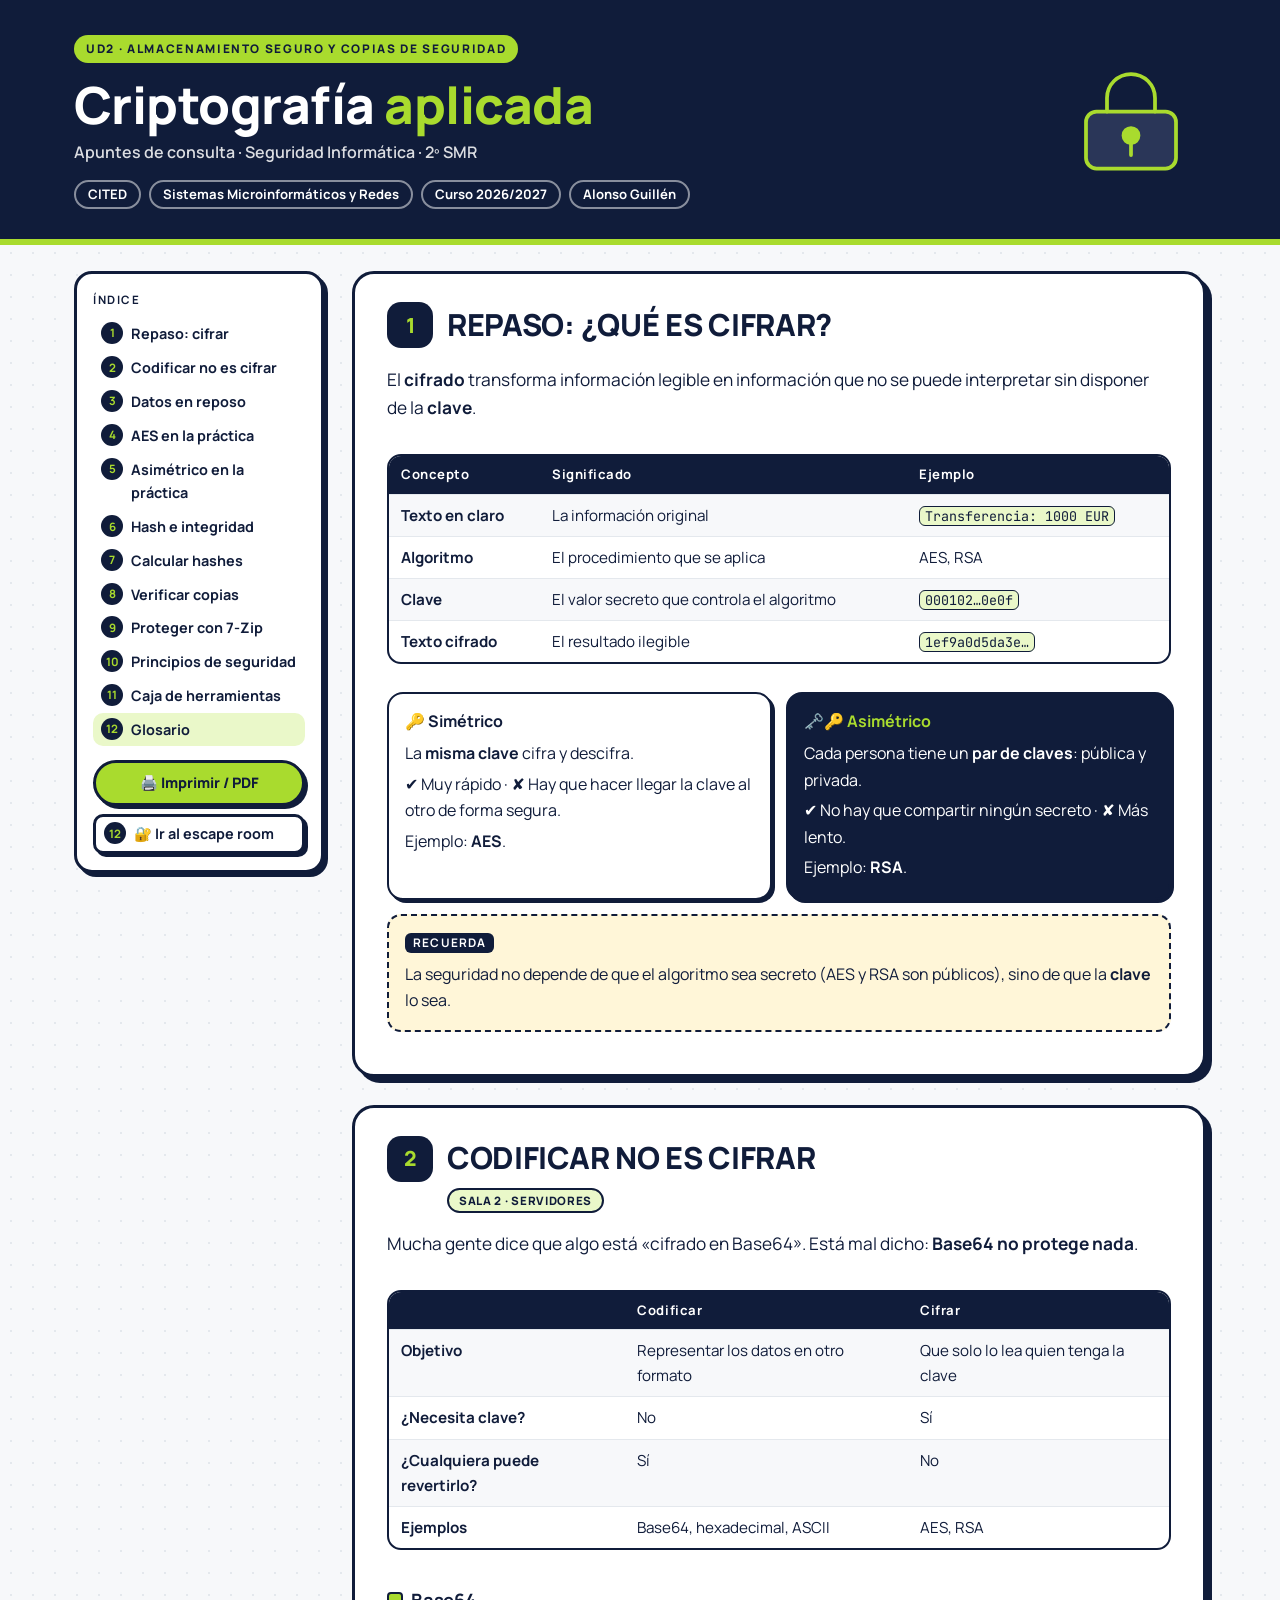
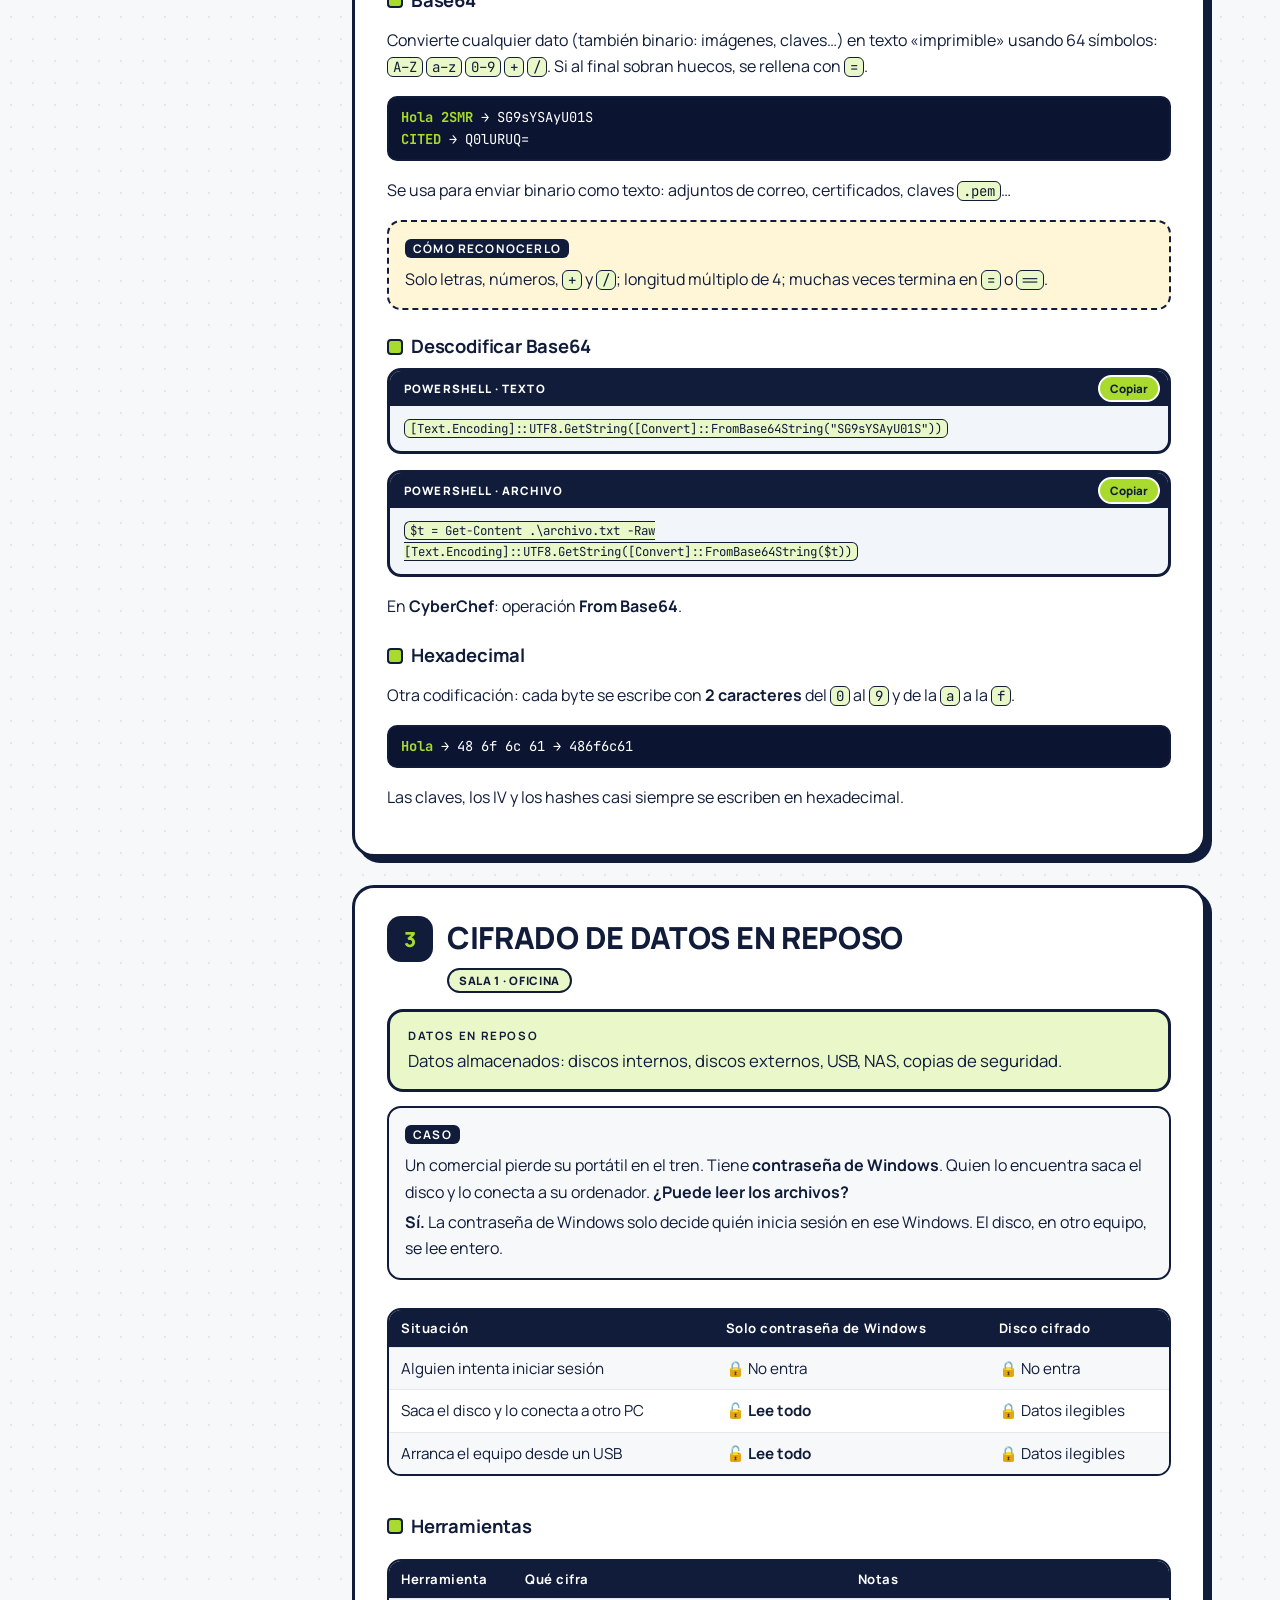
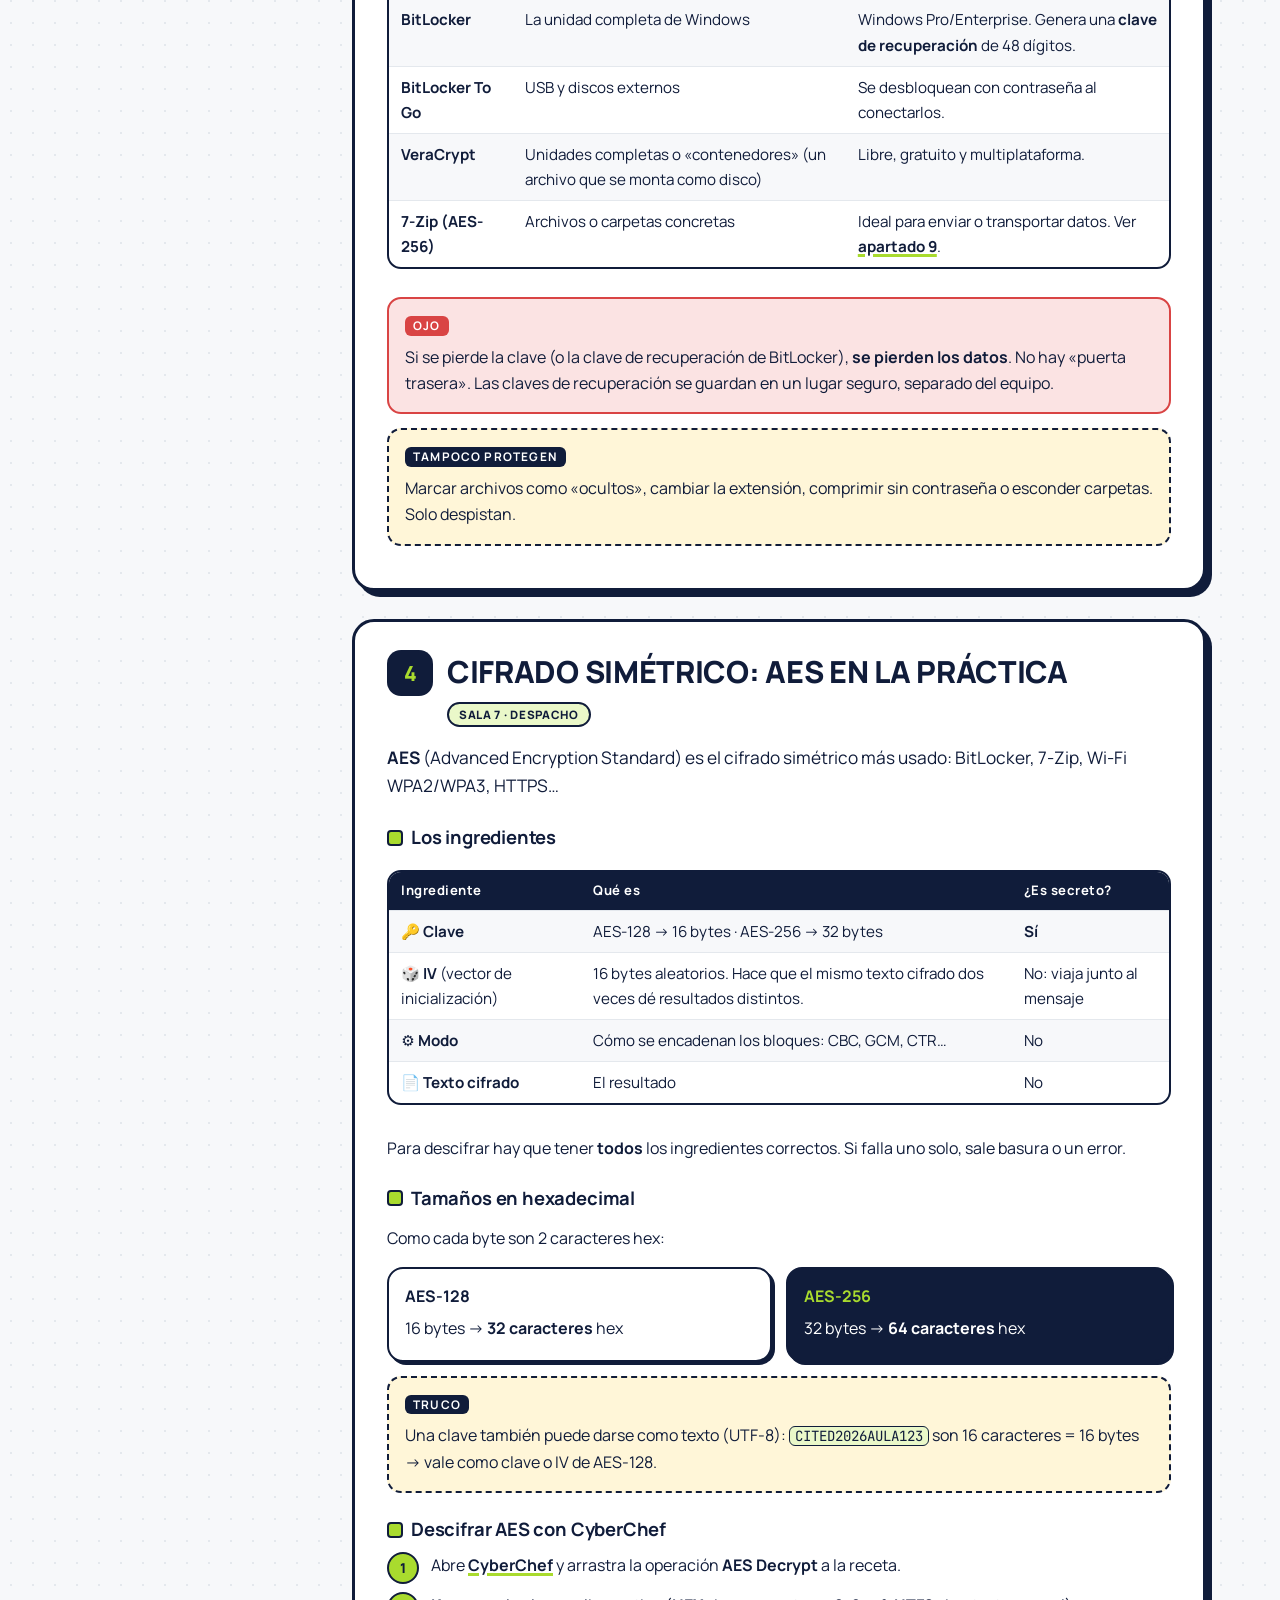
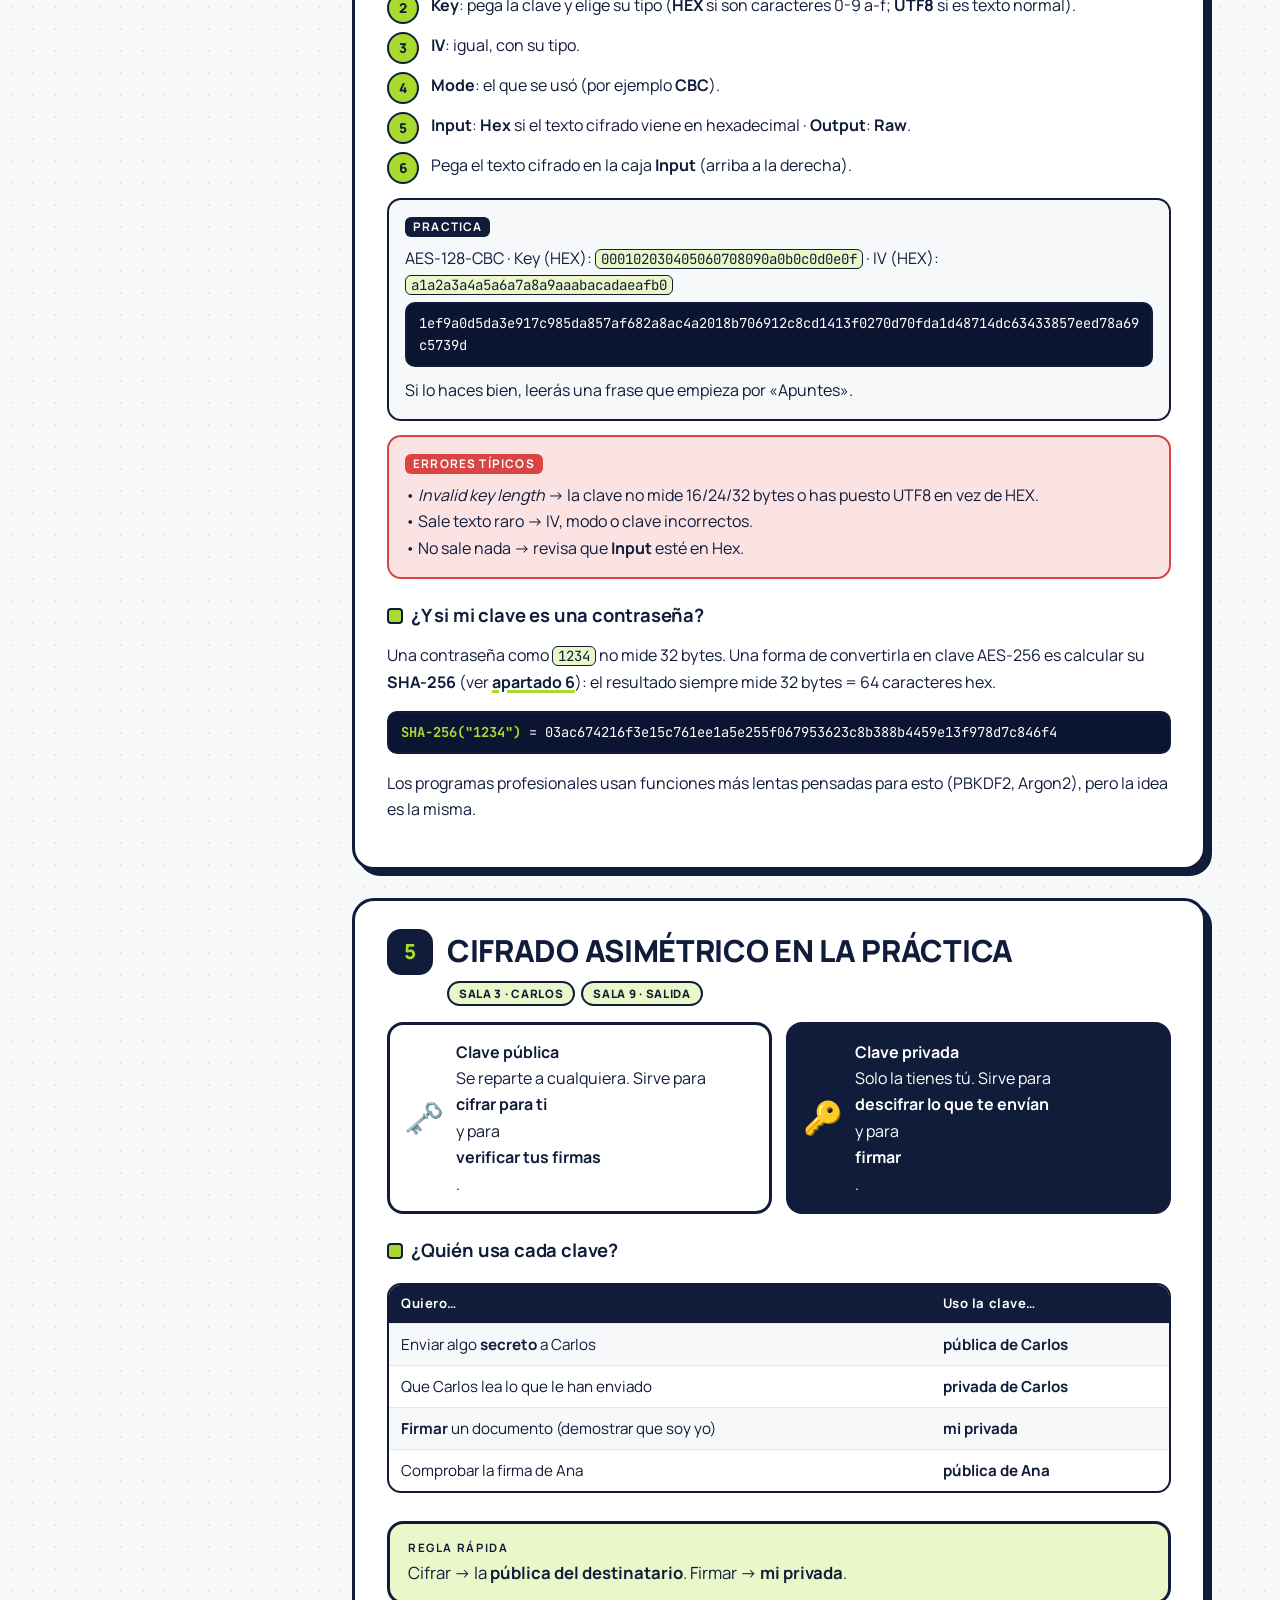
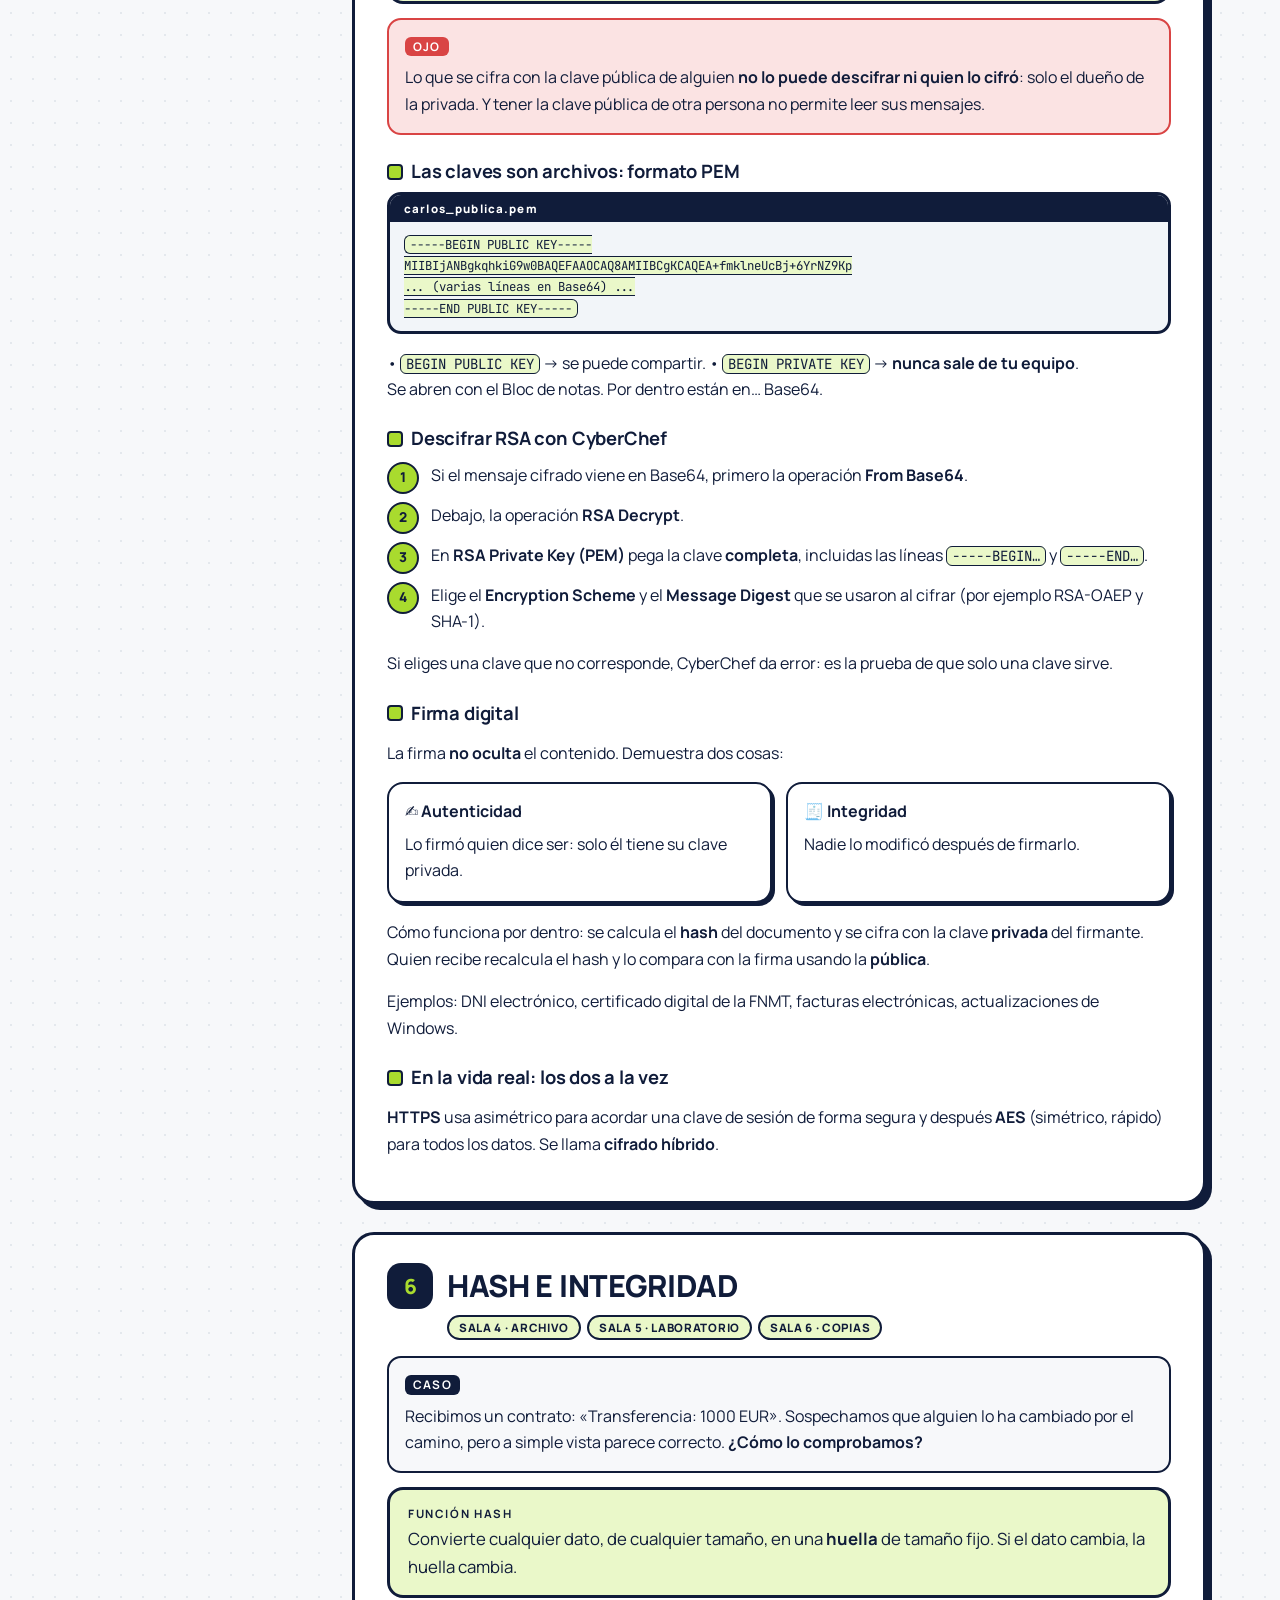
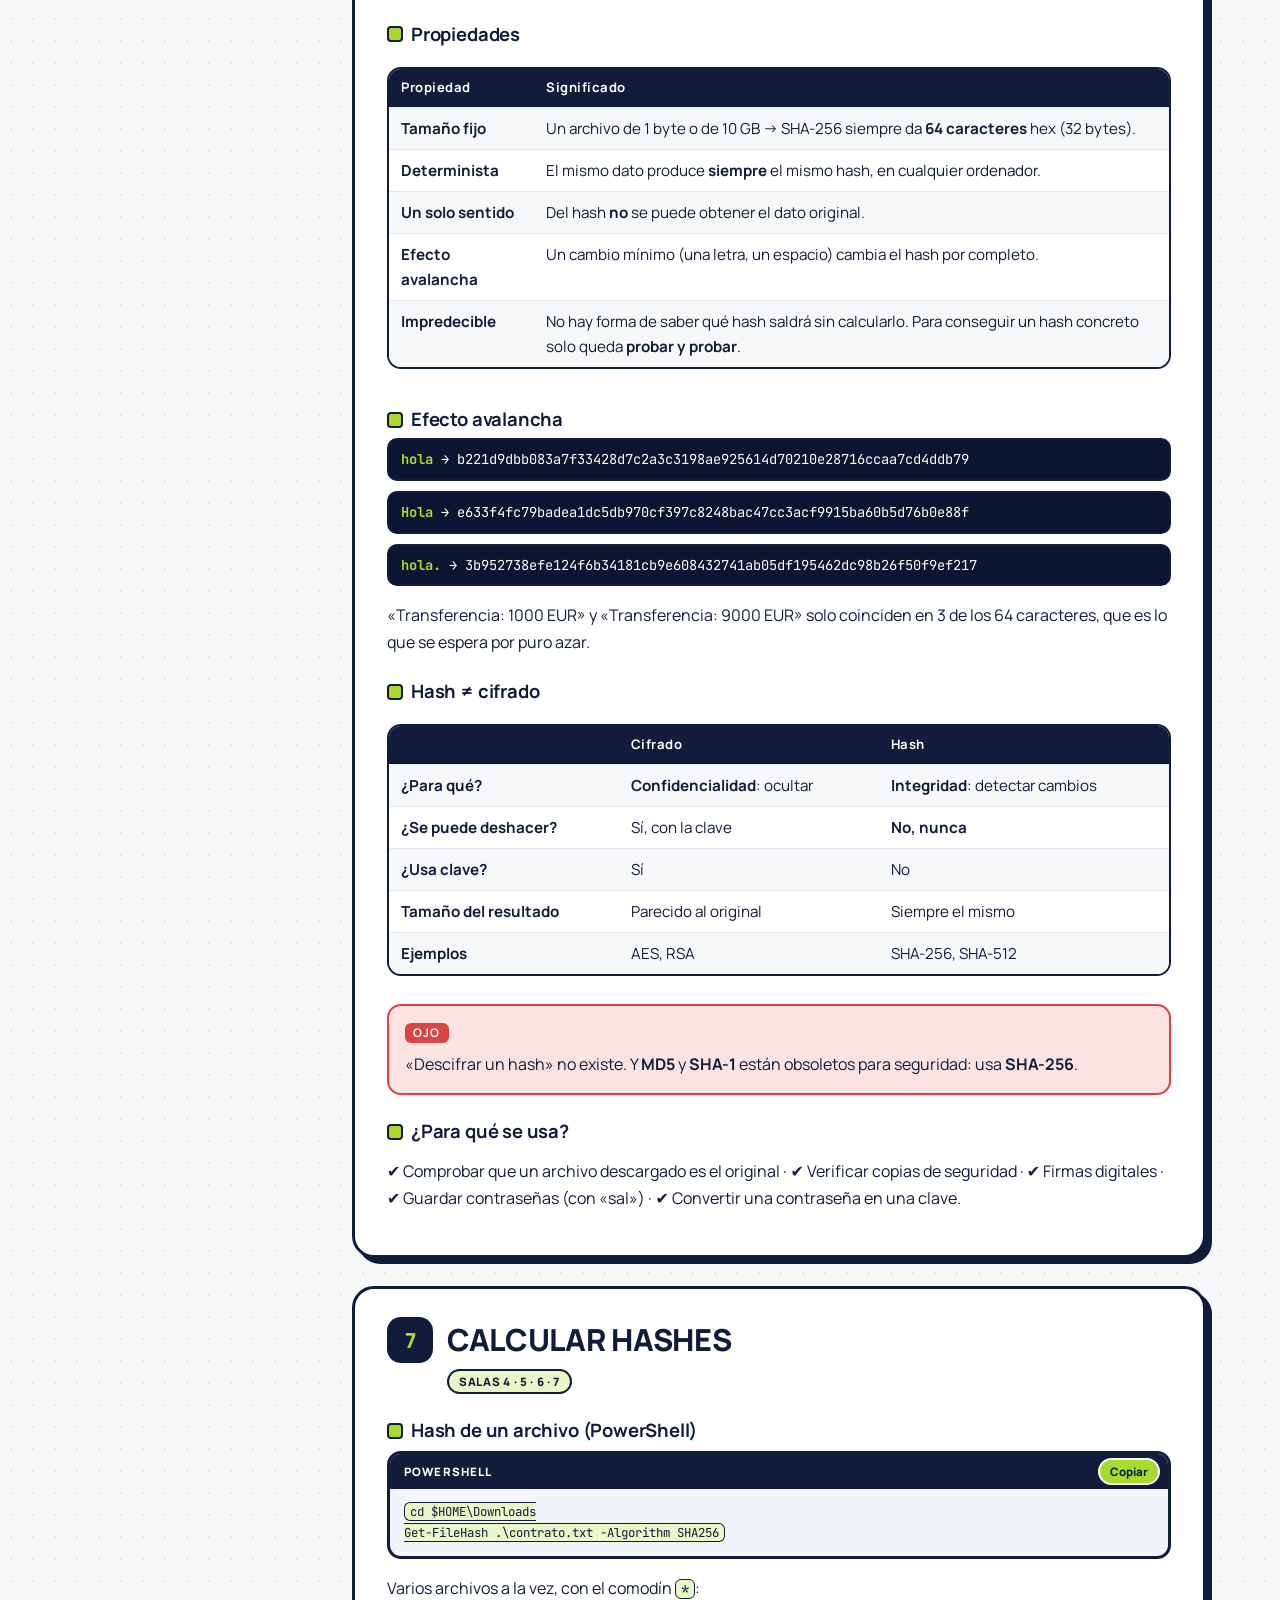
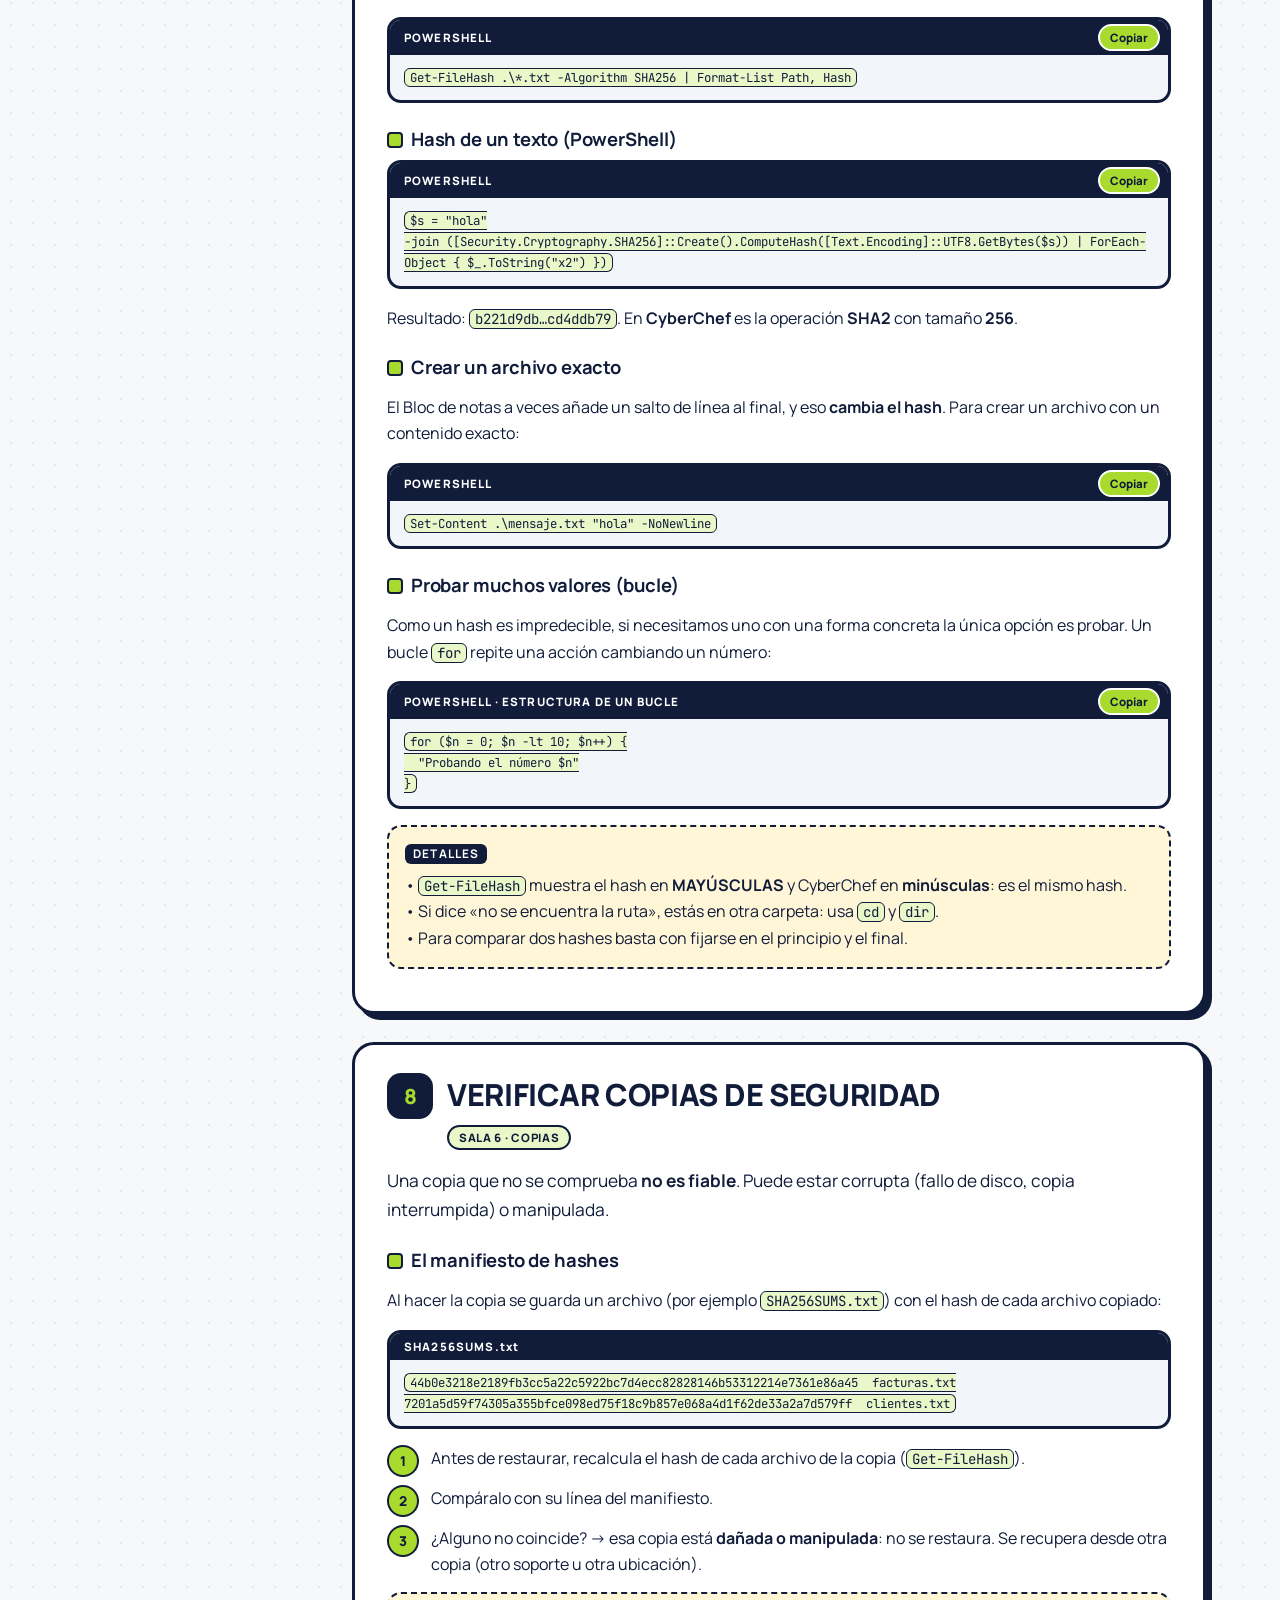
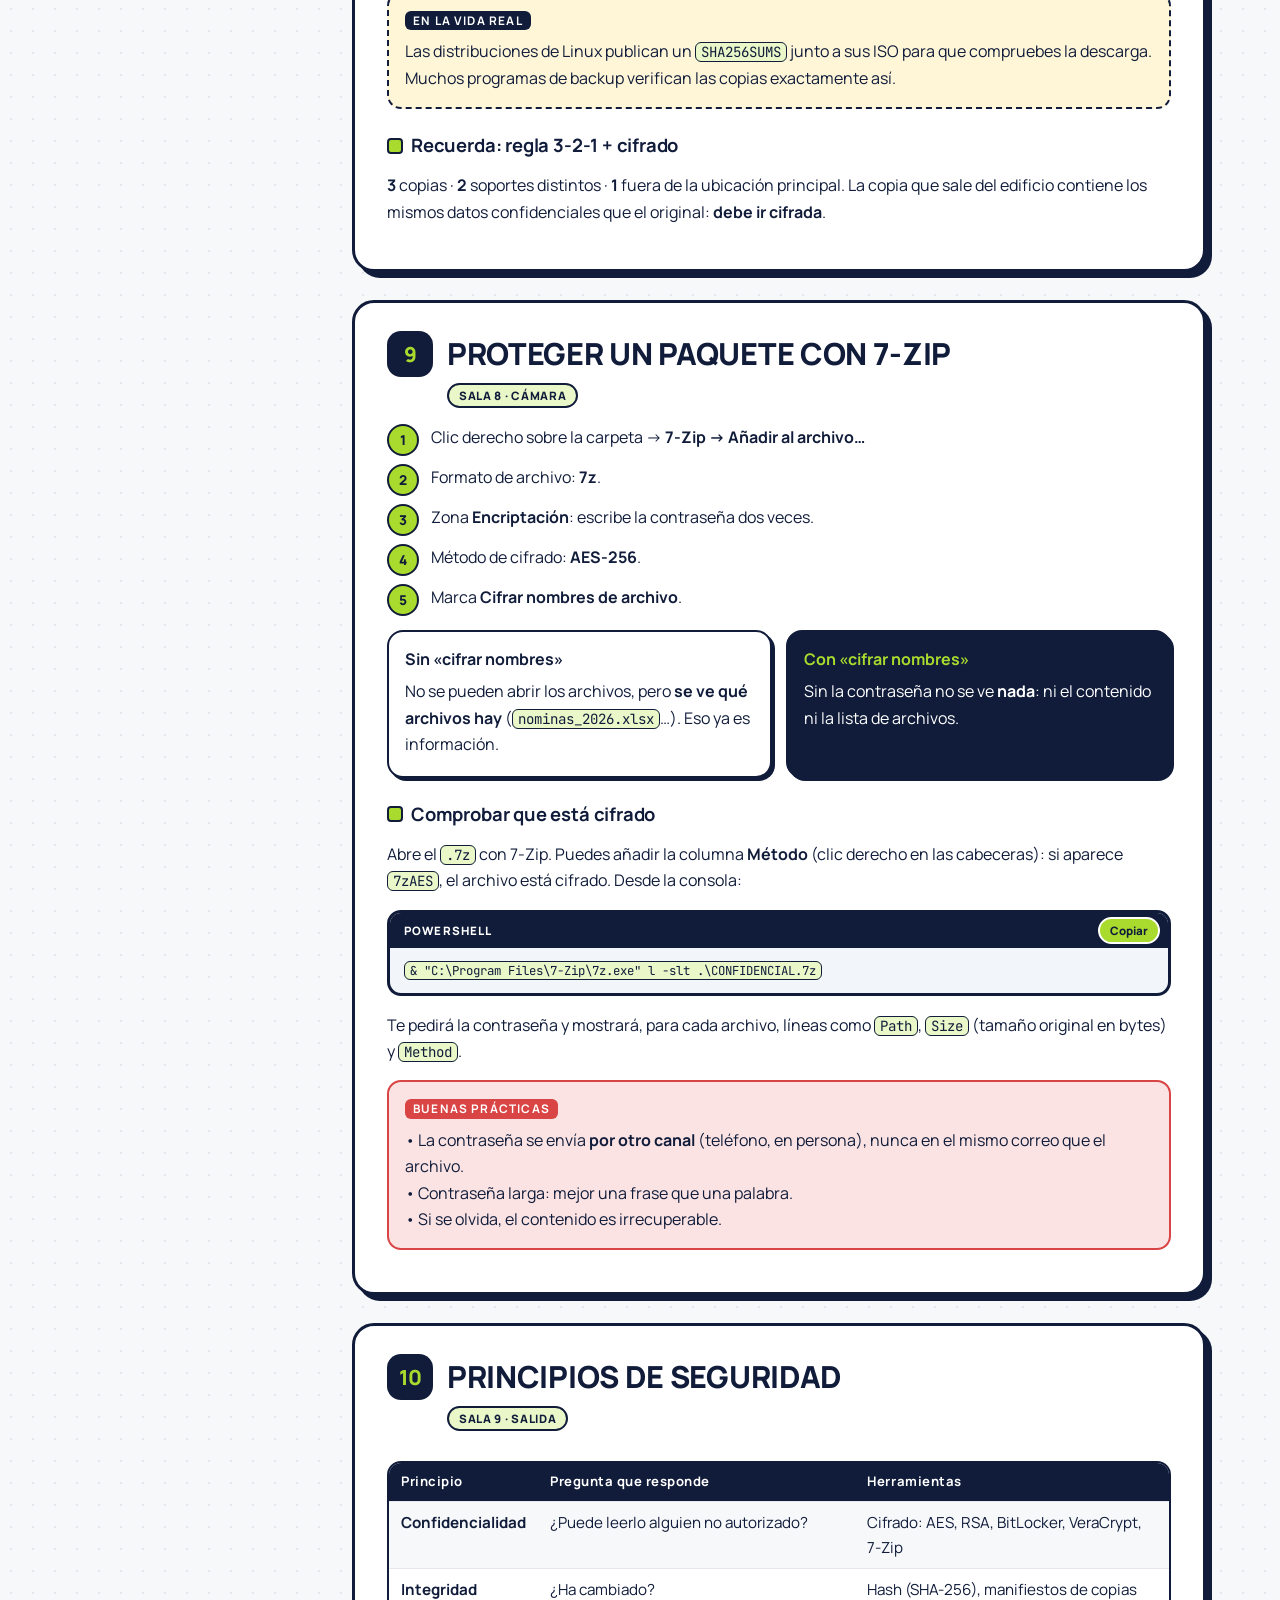
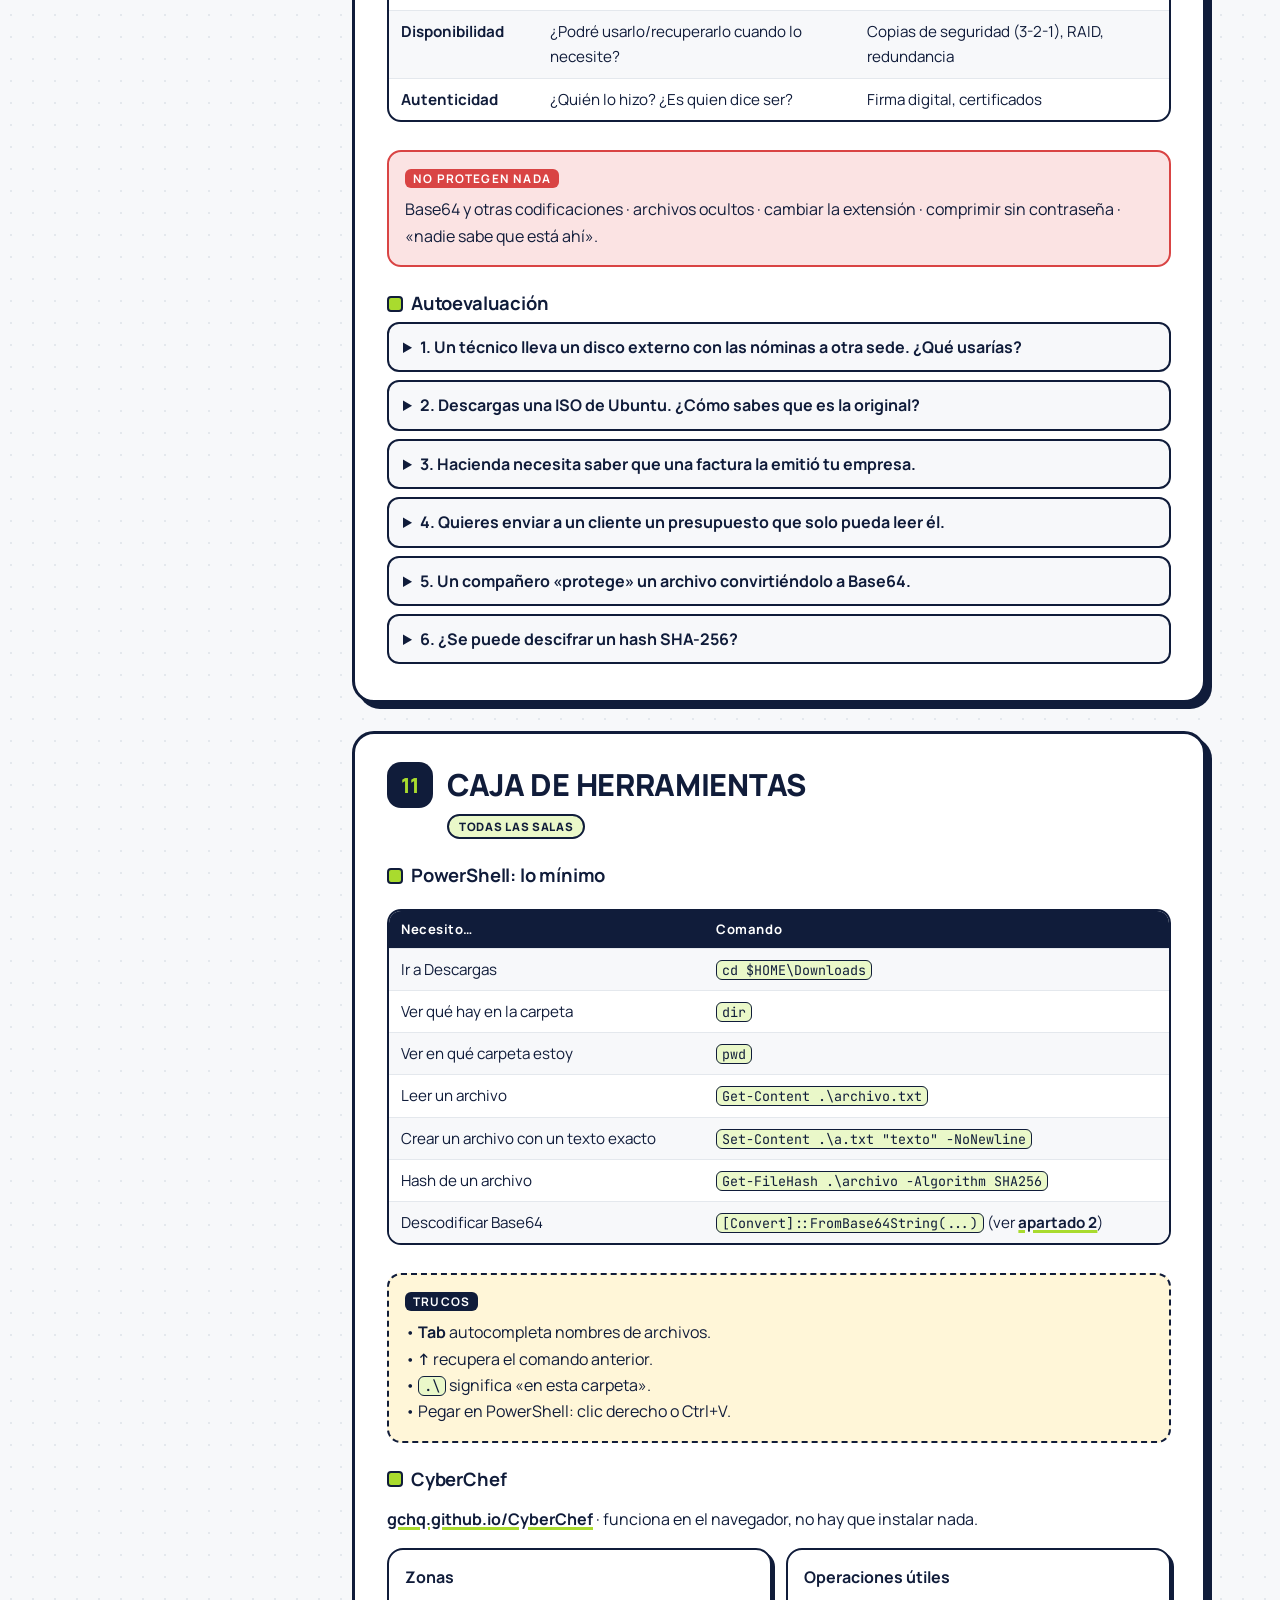
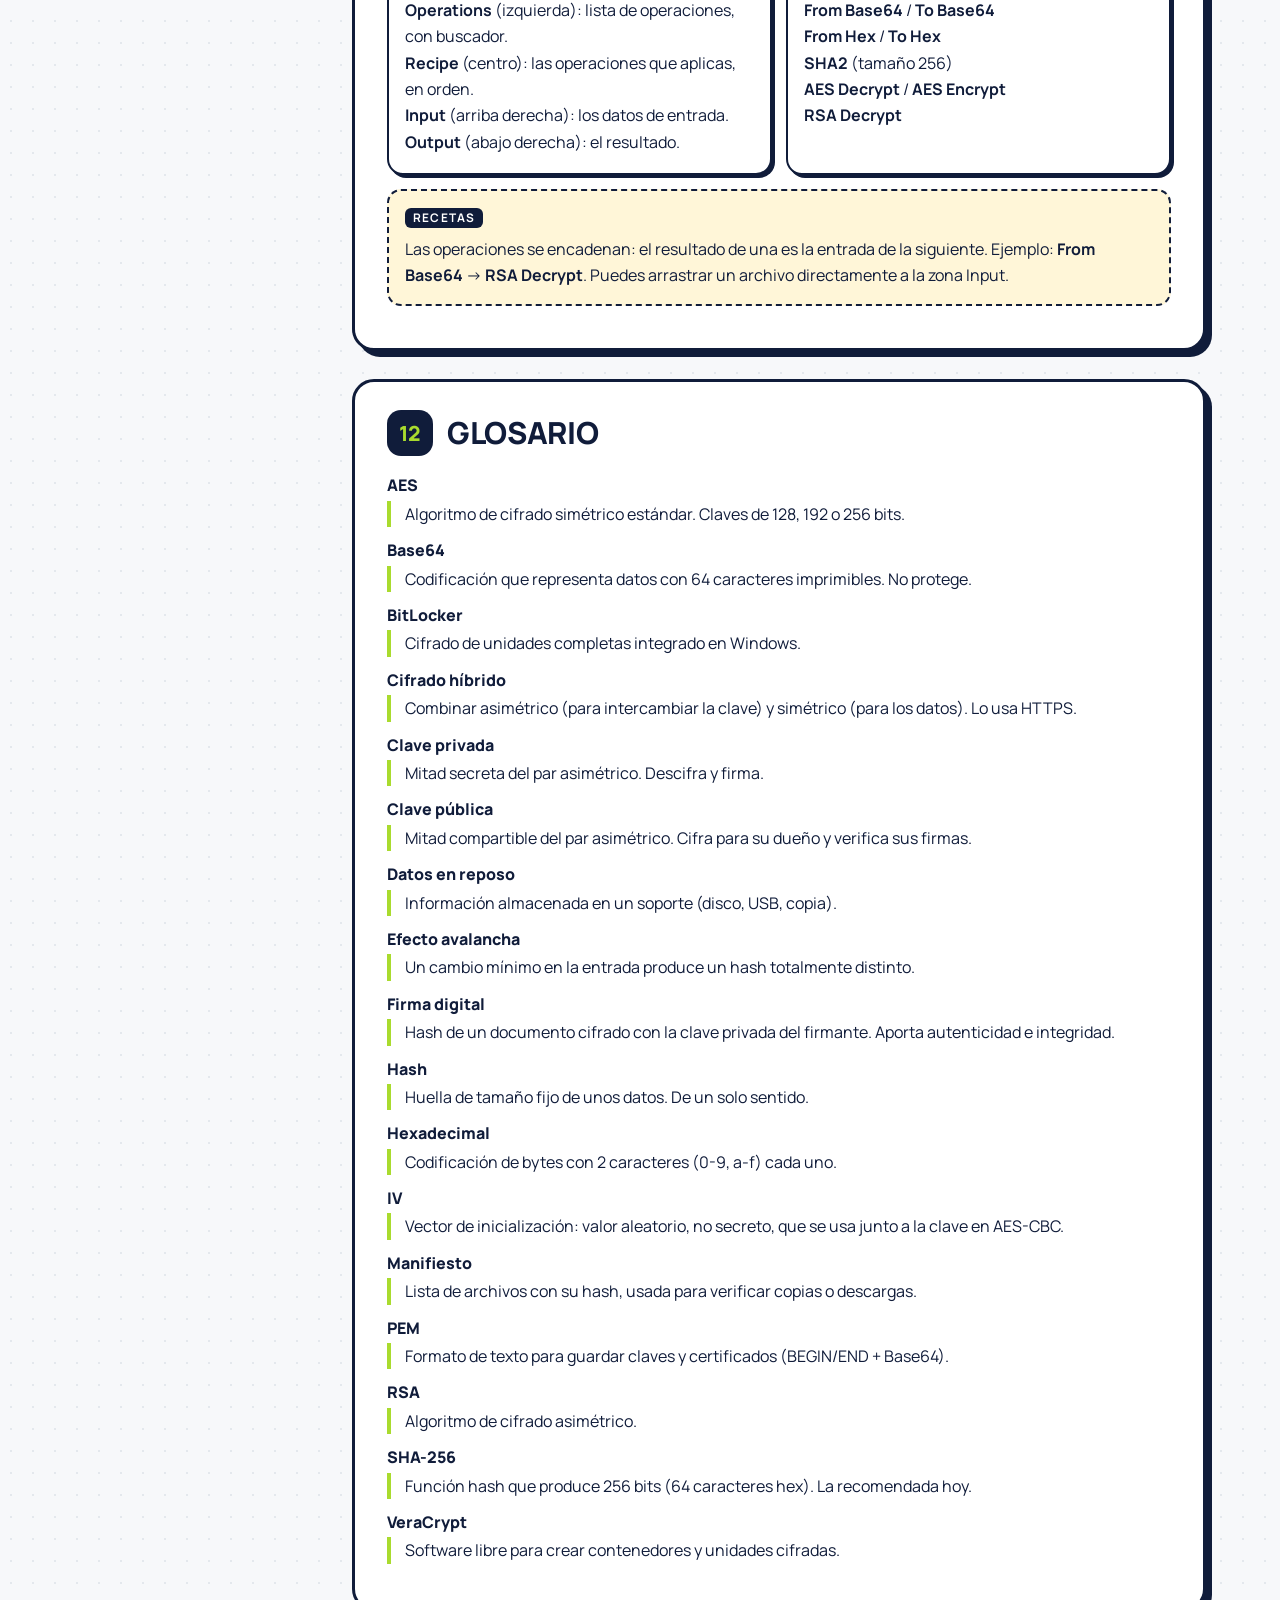
==== apuntes.html @ 764de07f "Apuntes de criptografía para consultar durante el escape room Página apuntes.html (estilo UD2, impri" ====
<!doctype html>
<html lang="es">
<head>
  <meta charset="utf-8">
  <meta name="viewport" content="width=device-width, initial-scale=1">
  <title>Apuntes de criptografía · UD2</title>
  <meta name="description" content="Apuntes de criptografía aplicada al almacenamiento · Seguridad Informática · 2º SMR · UD2">
  <link rel="preconnect" href="https://fonts.googleapis.com">
  <link rel="preconnect" href="https://fonts.gstatic.com" crossorigin>
  <link href="https://fonts.googleapis.com/css2?family=Manrope:wght@400;600;700;800&family=JetBrains+Mono:wght@500;700&display=swap" rel="stylesheet">
  <style>
    :root {
      --navy: #101C3A; --navy-2: #2A3658; --lime: #A9DB2E; --lime-light: #EAF8C9;
      --bg: #F7F8FA; --gray: #E4E8ED; --gray-2: #6B7488; --danger: #D94444; --danger-light: #FBE3E3;
      --amber-light: #FFF6D8; --white: #fff;
      --font: "Manrope", "Segoe UI", system-ui, sans-serif; --mono: "JetBrains Mono", Consolas, monospace;
    }
    * { box-sizing: border-box; }
    html { scroll-behavior: smooth; scroll-padding-top: 20px; }
    body { margin: 0; font: 16px/1.65 var(--font); color: var(--navy); background: var(--bg);
      background-image: radial-gradient(var(--gray) 1.2px, transparent 1.2px); background-size: 22px 22px; }
    a { color: var(--navy); font-weight: 700; text-decoration-color: var(--lime); text-decoration-thickness: 3px; }
    code { font-family: var(--mono); font-size: .88em; background: var(--lime-light); border: 1.5px solid var(--navy); border-radius: 6px; padding: 0 5px; word-break: break-word; }
    h1, h2, h3 { line-height: 1.15; letter-spacing: -.01em; }
    :focus-visible { outline: 3px solid var(--lime); outline-offset: 3px; }

    /* portada */
    .cover { background: var(--navy); color: var(--white); border-bottom: 6px solid var(--lime); }
    .cover-in { max-width: 1180px; margin: 0 auto; padding: 34px 24px 30px; display: grid; grid-template-columns: 1fr auto; gap: 24px; align-items: center; }
    .cover .tag { display: inline-block; background: var(--lime); color: var(--navy); font-weight: 800; font-size: .74rem; letter-spacing: .14em; padding: 4px 12px; border-radius: 999px; }
    .cover h1 { font-size: clamp(2rem, 5vw, 3.2rem); margin: 12px 0 6px; font-weight: 800; }
    .cover h1 span { color: var(--lime); }
    .cover p { margin: 0; opacity: .85; font-weight: 600; }
    .cover svg { width: 150px; height: auto; }
    .cover .meta { margin-top: 14px; display: flex; flex-wrap: wrap; gap: 8px; }
    .cover .meta span { border: 2px solid rgba(255,255,255,.5); border-radius: 999px; padding: 2px 12px; font-size: .82rem; font-weight: 700; }

    /* layout */
    .layout { max-width: 1180px; margin: 0 auto; padding: 26px 24px 80px; display: grid; grid-template-columns: 250px minmax(0, 1fr); gap: 28px; align-items: start; }
    .toc { position: sticky; top: 16px; background: var(--white); border: 3px solid var(--navy); border-radius: 18px; box-shadow: 4px 4px 0 var(--navy); padding: 16px; max-height: calc(100vh - 32px); overflow-y: auto; }
    .toc b { display: block; font-size: .72rem; letter-spacing: .14em; margin-bottom: 8px; }
    .toc ol { list-style: none; margin: 0; padding: 0; counter-reset: t; }
    .toc li { counter-increment: t; }
    .toc a { display: flex; gap: 8px; padding: 5px 8px; border-radius: 10px; text-decoration: none; font-size: .9rem; font-weight: 700; }
    .toc a::before { content: counter(t); flex-shrink: 0; width: 22px; height: 22px; border-radius: 50%; background: var(--navy); color: var(--lime); display: grid; place-items: center; font-size: .72rem; }
    .toc a:hover, .toc a.on { background: var(--lime-light); }
    .toc .actions { margin-top: 14px; display: grid; gap: 8px; }
    .btn { font: inherit; font-weight: 800; cursor: pointer; background: var(--lime); color: var(--navy); border: 3px solid var(--navy); border-radius: 999px; padding: 8px 16px; box-shadow: 3px 3px 0 var(--navy); text-align: center; text-decoration: none; font-size: .9rem; }
    .btn.ghost { background: var(--white); }
    .btn:active { transform: translate(3px,3px); box-shadow: none; }

    /* secciones */
    main { min-width: 0; }
    section.unit { background: var(--white); border: 3px solid var(--navy); border-radius: 22px; box-shadow: 6px 6px 0 var(--navy); padding: 28px 32px; margin-bottom: 28px; }
    .unit-head { display: flex; align-items: center; gap: 14px; margin-bottom: 6px; }
    .num { width: 46px; height: 46px; flex-shrink: 0; border-radius: 14px; background: var(--navy); color: var(--lime); display: grid; place-items: center; font-weight: 800; font-size: 1.3rem; }
    .unit h2 { font-size: clamp(1.4rem, 3vw, 1.9rem); margin: 0; font-weight: 800; text-transform: uppercase; }
    .rooms { margin: 0 0 16px 60px; display: flex; flex-wrap: wrap; gap: 6px; }
    .rooms span { font-size: .72rem; font-weight: 800; letter-spacing: .06em; border: 2px solid var(--navy); border-radius: 999px; padding: 1px 10px; background: var(--lime-light); }
    .unit h3 { font-size: 1.15rem; margin: 26px 0 8px; display: flex; align-items: center; gap: 8px; }
    .unit h3::before { content: ""; width: 12px; height: 12px; background: var(--lime); border: 2.5px solid var(--navy); border-radius: 4px; }
    .lead { font-size: 1.08rem; }

    .def { border: 3px solid var(--navy); border-radius: 16px; padding: 14px 18px; background: var(--lime-light); margin: 14px 0; font-size: 1.05rem; }
    .def b:first-child { display: block; font-size: .72rem; letter-spacing: .14em; margin-bottom: 2px; }
    .box { border-radius: 14px; padding: 12px 16px; margin: 14px 0; border: 2.5px solid var(--navy); }
    .box.tip { background: var(--amber-light); border-style: dashed; }
    .box.warn { background: var(--danger-light); border-color: var(--danger); }
    .box.case { background: var(--bg); }
    .box > b:first-child { display: inline-block; background: var(--navy); color: var(--white); border-radius: 6px; padding: 0 8px; font-size: .74rem; letter-spacing: .1em; margin-bottom: 4px; }
    .box.warn > b:first-child { background: var(--danger); }
    .box p { margin: 4px 0; }

    table { width: 100%; border-collapse: separate; border-spacing: 0; margin: 14px 0; border: 2.5px solid var(--navy); border-radius: 14px; overflow: hidden; font-size: .95rem; }
    th { background: var(--navy); color: var(--white); text-align: left; padding: 8px 12px; font-size: .82rem; letter-spacing: .04em; }
    td { padding: 8px 12px; border-top: 1.5px solid var(--gray); vertical-align: top; }
    tr:nth-child(even) td { background: var(--bg); }
    .tbl-wrap { overflow-x: auto; }

    .cmd { border: 3px solid var(--navy); border-radius: 14px; overflow: hidden; margin: 10px 0 16px; background: #F2F5F9; }
    .cmd-head { display: flex; justify-content: space-between; align-items: center; padding: 4px 8px 4px 14px; background: var(--navy); color: var(--white); font-size: .72rem; font-weight: 800; letter-spacing: .1em; }
    .copy { font: inherit; font-size: .72rem; cursor: pointer; background: var(--lime); color: var(--navy); border: 2px solid var(--white); border-radius: 999px; padding: 2px 10px; font-weight: 800; }
    .cmd pre { margin: 0; padding: 12px 14px; font: .88rem/1.5 var(--mono); white-space: pre-wrap; word-break: break-all; }
    .hash { font-family: var(--mono); font-size: .86rem; word-break: break-all; background: #0B1430; color: var(--white); border-radius: 10px; padding: 8px 12px; margin: 4px 0 10px; border: 2.5px solid var(--navy); }
    .hash b { color: var(--lime); font-weight: 700; }

    .grid2 { display: grid; grid-template-columns: 1fr 1fr; gap: 14px; margin: 14px 0; }
    .card { border: 2.5px solid var(--navy); border-radius: 16px; padding: 14px 16px; background: var(--white); box-shadow: 3px 3px 0 var(--navy); }
    .card h4 { margin: 0 0 6px; font-size: 1rem; }
    .card.dark { background: var(--navy); color: var(--white); }
    .card.dark h4 { color: var(--lime); }
    .card p { margin: 4px 0; }

    .steps { counter-reset: s; list-style: none; padding: 0; margin: 12px 0; display: grid; gap: 8px; }
    .steps li { counter-increment: s; display: flex; gap: 12px; align-items: flex-start; }
    .steps li::before { content: counter(s); flex-shrink: 0; width: 28px; height: 28px; border-radius: 50%; background: var(--lime); border: 2.5px solid var(--navy); display: grid; place-items: center; font-weight: 800; font-size: .85rem; }

    .keys { display: grid; grid-template-columns: repeat(2, 1fr); gap: 14px; margin: 14px 0; }
    .key { border: 3px solid var(--navy); border-radius: 16px; padding: 14px; display: flex; gap: 12px; align-items: center; }
    .key.pub { background: var(--white); } .key.priv { background: var(--navy); color: var(--white); }
    .key .ico { font-size: 2rem; }
    .key b { display: block; }

    .quiz details { border: 2.5px solid var(--navy); border-radius: 12px; padding: 10px 14px; margin: 8px 0; background: var(--bg); }
    .quiz summary { cursor: pointer; font-weight: 700; }
    .quiz details[open] summary { margin-bottom: 6px; }

    .glossary dt { font-weight: 800; margin-top: 10px; }
    .glossary dd { margin: 2px 0 0 0; padding-left: 14px; border-left: 4px solid var(--lime); }

    footer { text-align: center; font-size: .85rem; color: var(--gray-2); padding: 0 24px 40px; }

    @media (max-width: 900px) {
      .layout { grid-template-columns: 1fr; }
      .toc { position: static; max-height: none; }
      .cover-in { grid-template-columns: 1fr; } .cover svg { display: none; }
    }
    @media (max-width: 640px) {
      .layout { padding: 16px 16px 60px; }
      section.unit { padding: 20px 16px; }
      .grid2, .keys { grid-template-columns: 1fr; }
      .rooms { margin-left: 0; }
    }
    @media print {
      body { background: #fff; font-size: 11pt; }
      .toc, .copy, footer .btn { display: none !important; }
      .layout { display: block; padding: 0; max-width: none; }
      section.unit { box-shadow: none; border-width: 2px; break-inside: auto; page-break-before: always; padding: 16px 20px; }
      section.unit:first-of-type { page-break-before: auto; }
      .cover { -webkit-print-color-adjust: exact; print-color-adjust: exact; }
      th, .num, .hash, .card.dark, .key.priv, .def, .box, .rooms span, code { -webkit-print-color-adjust: exact; print-color-adjust: exact; }
      .quiz details { display: block; } .quiz details > *:not(summary) { display: block; }
      table, .box, .def, .card, .cmd { break-inside: avoid; }
    }
  </style>
</head>
<body>
  <header class="cover">
    <div class="cover-in">
      <div>
        <span class="tag">UD2 · ALMACENAMIENTO SEGURO Y COPIAS DE SEGURIDAD</span>
        <h1>Criptografía <span>aplicada</span></h1>
        <p>Apuntes de consulta · Seguridad Informática · 2º SMR</p>
        <div class="meta"><span>CITED</span><span>Sistemas Microinformáticos y Redes</span><span>Curso 2026/2027</span><span>Alonso Guillén</span></div>
      </div>
      <svg viewBox="0 0 200 150" aria-hidden="true"><g fill="none" stroke="#A9DB2E" stroke-width="5" stroke-linecap="round" stroke-linejoin="round"><rect x="40" y="62" width="120" height="76" rx="14" fill="#2A3658"/><path d="M68 62V44a32 32 0 0 1 64 0v18"/><circle cx="100" cy="94" r="10" fill="#A9DB2E"/><path d="M100 104v16"/></g></svg>
    </div>
  </header>

  <div class="layout">
    <nav class="toc" aria-label="Índice">
      <b>ÍNDICE</b>
      <ol>
        <li><a href="#repaso">Repaso: cifrar</a></li>
        <li><a href="#codificar">Codificar no es cifrar</a></li>
        <li><a href="#reposo">Datos en reposo</a></li>
        <li><a href="#aes">AES en la práctica</a></li>
        <li><a href="#asimetrico">Asimétrico en la práctica</a></li>
        <li><a href="#hash">Hash e integridad</a></li>
        <li><a href="#calcular">Calcular hashes</a></li>
        <li><a href="#copias">Verificar copias</a></li>
        <li><a href="#7zip">Proteger con 7-Zip</a></li>
        <li><a href="#principios">Principios de seguridad</a></li>
        <li><a href="#herramientas">Caja de herramientas</a></li>
        <li><a href="#glosario">Glosario</a></li>
      </ol>
      <div class="actions"><button class="btn" type="button" onclick="window.print()">🖨️ Imprimir / PDF</button><a class="btn ghost" href="./">🔐 Ir al escape room</a></div>
    </nav>

    <main>
      <!-- 1 -->
      <section class="unit" id="repaso">
        <div class="unit-head"><span class="num">1</span><h2>Repaso: ¿qué es cifrar?</h2></div>
        <p class="lead">El <b>cifrado</b> transforma información legible en información que no se puede interpretar sin disponer de la <b>clave</b>.</p>
        <div class="tbl-wrap"><table>
          <tr><th>Concepto</th><th>Significado</th><th>Ejemplo</th></tr>
          <tr><td><b>Texto en claro</b></td><td>La información original</td><td><code>Transferencia: 1000 EUR</code></td></tr>
          <tr><td><b>Algoritmo</b></td><td>El procedimiento que se aplica</td><td>AES, RSA</td></tr>
          <tr><td><b>Clave</b></td><td>El valor secreto que controla el algoritmo</td><td><code>000102…0e0f</code></td></tr>
          <tr><td><b>Texto cifrado</b></td><td>El resultado ilegible</td><td><code>1ef9a0d5da3e…</code></td></tr>
        </table></div>
        <div class="grid2">
          <div class="card"><h4>🔑 Simétrico</h4><p>La <b>misma clave</b> cifra y descifra.</p><p>✔ Muy rápido · ✘ Hay que hacer llegar la clave al otro de forma segura.</p><p>Ejemplo: <b>AES</b>.</p></div>
          <div class="card dark"><h4>🗝️🔑 Asimétrico</h4><p>Cada persona tiene un <b>par de claves</b>: pública y privada.</p><p>✔ No hay que compartir ningún secreto · ✘ Más lento.</p><p>Ejemplo: <b>RSA</b>.</p></div>
        </div>
        <div class="box tip"><b>RECUERDA</b><p>La seguridad no depende de que el algoritmo sea secreto (AES y RSA son públicos), sino de que la <b>clave</b> lo sea.</p></div>
      </section>

      <!-- 2 -->
      <section class="unit" id="codificar">
        <div class="unit-head"><span class="num">2</span><h2>Codificar no es cifrar</h2></div>
        <div class="rooms"><span>SALA 2 · SERVIDORES</span></div>
        <p class="lead">Mucha gente dice que algo está «cifrado en Base64». Está mal dicho: <b>Base64 no protege nada</b>.</p>
        <div class="tbl-wrap"><table>
          <tr><th></th><th>Codificar</th><th>Cifrar</th></tr>
          <tr><td><b>Objetivo</b></td><td>Representar los datos en otro formato</td><td>Que solo lo lea quien tenga la clave</td></tr>
          <tr><td><b>¿Necesita clave?</b></td><td>No</td><td>Sí</td></tr>
          <tr><td><b>¿Cualquiera puede revertirlo?</b></td><td>Sí</td><td>No</td></tr>
          <tr><td><b>Ejemplos</b></td><td>Base64, hexadecimal, ASCII</td><td>AES, RSA</td></tr>
        </table></div>
        <h3>Base64</h3>
        <p>Convierte cualquier dato (también binario: imágenes, claves…) en texto «imprimible» usando 64 símbolos: <code>A–Z</code> <code>a–z</code> <code>0–9</code> <code>+</code> <code>/</code>. Si al final sobran huecos, se rellena con <code>=</code>.</p>
        <div class="hash"><b>Hola 2SMR</b> → SG9sYSAyU01S<br><b>CITED</b> → Q0lURUQ=</div>
        <p>Se usa para enviar binario como texto: adjuntos de correo, certificados, claves <code>.pem</code>…</p>
        <div class="box tip"><b>CÓMO RECONOCERLO</b><p>Solo letras, números, <code>+</code> y <code>/</code>; longitud múltiplo de 4; muchas veces termina en <code>=</code> o <code>==</code>.</p></div>
        <h3>Descodificar Base64</h3>
        <div class="cmd"><div class="cmd-head"><span>POWERSHELL · TEXTO</span><button class="copy" type="button">Copiar</button></div><pre><code>[Text.Encoding]::UTF8.GetString([Convert]::FromBase64String("SG9sYSAyU01S"))</code></pre></div>
        <div class="cmd"><div class="cmd-head"><span>POWERSHELL · ARCHIVO</span><button class="copy" type="button">Copiar</button></div><pre><code>$t = Get-Content .\archivo.txt -Raw
[Text.Encoding]::UTF8.GetString([Convert]::FromBase64String($t))</code></pre></div>
        <p>En <b>CyberChef</b>: operación <b>From Base64</b>.</p>
        <h3>Hexadecimal</h3>
        <p>Otra codificación: cada byte se escribe con <b>2 caracteres</b> del <code>0</code> al <code>9</code> y de la <code>a</code> a la <code>f</code>.</p>
        <div class="hash"><b>Hola</b> → 48 6f 6c 61 → 486f6c61</div>
        <p>Las claves, los IV y los hashes casi siempre se escriben en hexadecimal.</p>
      </section>

      <!-- 3 -->
      <section class="unit" id="reposo">
        <div class="unit-head"><span class="num">3</span><h2>Cifrado de datos en reposo</h2></div>
        <div class="rooms"><span>SALA 1 · OFICINA</span></div>
        <div class="def"><b>DATOS EN REPOSO</b>Datos almacenados: discos internos, discos externos, USB, NAS, copias de seguridad.</div>
        <div class="box case"><b>CASO</b><p>Un comercial pierde su portátil en el tren. Tiene <b>contraseña de Windows</b>. Quien lo encuentra saca el disco y lo conecta a su ordenador. <b>¿Puede leer los archivos?</b></p><p><b>Sí.</b> La contraseña de Windows solo decide quién inicia sesión en ese Windows. El disco, en otro equipo, se lee entero.</p></div>
        <div class="tbl-wrap"><table>
          <tr><th>Situación</th><th>Solo contraseña de Windows</th><th>Disco cifrado</th></tr>
          <tr><td>Alguien intenta iniciar sesión</td><td>🔒 No entra</td><td>🔒 No entra</td></tr>
          <tr><td>Saca el disco y lo conecta a otro PC</td><td>🔓 <b>Lee todo</b></td><td>🔒 Datos ilegibles</td></tr>
          <tr><td>Arranca el equipo desde un USB</td><td>🔓 <b>Lee todo</b></td><td>🔒 Datos ilegibles</td></tr>
        </table></div>
        <h3>Herramientas</h3>
        <div class="tbl-wrap"><table>
          <tr><th>Herramienta</th><th>Qué cifra</th><th>Notas</th></tr>
          <tr><td><b>BitLocker</b></td><td>La unidad completa de Windows</td><td>Windows Pro/Enterprise. Genera una <b>clave de recuperación</b> de 48 dígitos.</td></tr>
          <tr><td><b>BitLocker To Go</b></td><td>USB y discos externos</td><td>Se desbloquean con contraseña al conectarlos.</td></tr>
          <tr><td><b>VeraCrypt</b></td><td>Unidades completas o «contenedores» (un archivo que se monta como disco)</td><td>Libre, gratuito y multiplataforma.</td></tr>
          <tr><td><b>7-Zip (AES-256)</b></td><td>Archivos o carpetas concretas</td><td>Ideal para enviar o transportar datos. Ver <a href="#7zip">apartado 9</a>.</td></tr>
        </table></div>
        <div class="box warn"><b>OJO</b><p>Si se pierde la clave (o la clave de recuperación de BitLocker), <b>se pierden los datos</b>. No hay «puerta trasera». Las claves de recuperación se guardan en un lugar seguro, separado del equipo.</p></div>
        <div class="box tip"><b>TAMPOCO PROTEGEN</b><p>Marcar archivos como «ocultos», cambiar la extensión, comprimir sin contraseña o esconder carpetas. Solo despistan.</p></div>
      </section>

      <!-- 4 -->
      <section class="unit" id="aes">
        <div class="unit-head"><span class="num">4</span><h2>Cifrado simétrico: AES en la práctica</h2></div>
        <div class="rooms"><span>SALA 7 · DESPACHO</span></div>
        <p class="lead"><b>AES</b> (Advanced Encryption Standard) es el cifrado simétrico más usado: BitLocker, 7-Zip, Wi-Fi WPA2/WPA3, HTTPS…</p>
        <h3>Los ingredientes</h3>
        <div class="tbl-wrap"><table>
          <tr><th>Ingrediente</th><th>Qué es</th><th>¿Es secreto?</th></tr>
          <tr><td>🔑 <b>Clave</b></td><td>AES-128 → 16 bytes · AES-256 → 32 bytes</td><td><b>Sí</b></td></tr>
          <tr><td>🎲 <b>IV</b> (vector de inicialización)</td><td>16 bytes aleatorios. Hace que el mismo texto cifrado dos veces dé resultados distintos.</td><td>No: viaja junto al mensaje</td></tr>
          <tr><td>⚙️ <b>Modo</b></td><td>Cómo se encadenan los bloques: CBC, GCM, CTR…</td><td>No</td></tr>
          <tr><td>📄 <b>Texto cifrado</b></td><td>El resultado</td><td>No</td></tr>
        </table></div>
        <p>Para descifrar hay que tener <b>todos</b> los ingredientes correctos. Si falla uno solo, sale basura o un error.</p>
        <h3>Tamaños en hexadecimal</h3>
        <p>Como cada byte son 2 caracteres hex:</p>
        <div class="grid2">
          <div class="card"><h4>AES-128</h4><p>16 bytes → <b>32 caracteres</b> hex</p></div>
          <div class="card dark"><h4>AES-256</h4><p>32 bytes → <b>64 caracteres</b> hex</p></div>
        </div>
        <div class="box tip"><b>TRUCO</b><p>Una clave también puede darse como texto (UTF-8): <code>CITED2026AULA123</code> son 16 caracteres = 16 bytes → vale como clave o IV de AES-128.</p></div>
        <h3>Descifrar AES con CyberChef</h3>
        <ol class="steps">
          <li><span>Abre <a href="https://gchq.github.io/CyberChef/" target="_blank" rel="noopener">CyberChef</a> y arrastra la operación <b>AES Decrypt</b> a la receta.</span></li>
          <li><span><b>Key</b>: pega la clave y elige su tipo (<b>HEX</b> si son caracteres 0-9 a-f; <b>UTF8</b> si es texto normal).</span></li>
          <li><span><b>IV</b>: igual, con su tipo.</span></li>
          <li><span><b>Mode</b>: el que se usó (por ejemplo <b>CBC</b>).</span></li>
          <li><span><b>Input</b>: <b>Hex</b> si el texto cifrado viene en hexadecimal · <b>Output</b>: <b>Raw</b>.</span></li>
          <li><span>Pega el texto cifrado en la caja <b>Input</b> (arriba a la derecha).</span></li>
        </ol>
        <div class="box case"><b>PRACTICA</b><p>AES-128-CBC · Key (HEX): <code>000102030405060708090a0b0c0d0e0f</code> · IV (HEX): <code>a1a2a3a4a5a6a7a8a9aaabacadaeafb0</code></p>
          <div class="hash">1ef9a0d5da3e917c985da857af682a8ac4a2018b706912c8cd1413f0270d70fda1d48714dc63433857eed78a69c5739d</div>
          <p>Si lo haces bien, leerás una frase que empieza por «Apuntes».</p></div>
        <div class="box warn"><b>ERRORES TÍPICOS</b><p>• <i>Invalid key length</i> → la clave no mide 16/24/32 bytes o has puesto UTF8 en vez de HEX.<br>• Sale texto raro → IV, modo o clave incorrectos.<br>• No sale nada → revisa que <b>Input</b> esté en Hex.</p></div>
        <h3>¿Y si mi clave es una contraseña?</h3>
        <p>Una contraseña como <code>1234</code> no mide 32 bytes. Una forma de convertirla en clave AES-256 es calcular su <b>SHA-256</b> (ver <a href="#hash">apartado 6</a>): el resultado siempre mide 32 bytes = 64 caracteres hex.</p>
        <div class="hash"><b>SHA-256("1234")</b> = 03ac674216f3e15c761ee1a5e255f067953623c8b388b4459e13f978d7c846f4</div>
        <p class="muted">Los programas profesionales usan funciones más lentas pensadas para esto (PBKDF2, Argon2), pero la idea es la misma.</p>
      </section>

      <!-- 5 -->
      <section class="unit" id="asimetrico">
        <div class="unit-head"><span class="num">5</span><h2>Cifrado asimétrico en la práctica</h2></div>
        <div class="rooms"><span>SALA 3 · CARLOS</span><span>SALA 9 · SALIDA</span></div>
        <div class="keys">
          <div class="key pub"><span class="ico">🗝️</span><div><b>Clave pública</b>Se reparte a cualquiera. Sirve para <b>cifrar para ti</b> y para <b>verificar tus firmas</b>.</div></div>
          <div class="key priv"><span class="ico">🔑</span><div><b>Clave privada</b>Solo la tienes tú. Sirve para <b>descifrar lo que te envían</b> y para <b>firmar</b>.</div></div>
        </div>
        <h3>¿Quién usa cada clave?</h3>
        <div class="tbl-wrap"><table>
          <tr><th>Quiero…</th><th>Uso la clave…</th></tr>
          <tr><td>Enviar algo <b>secreto</b> a Carlos</td><td><b>pública de Carlos</b></td></tr>
          <tr><td>Que Carlos lea lo que le han enviado</td><td><b>privada de Carlos</b></td></tr>
          <tr><td><b>Firmar</b> un documento (demostrar que soy yo)</td><td><b>mi privada</b></td></tr>
          <tr><td>Comprobar la firma de Ana</td><td><b>pública de Ana</b></td></tr>
        </table></div>
        <div class="def"><b>REGLA RÁPIDA</b>Cifrar → la <b>pública del destinatario</b>. Firmar → <b>mi privada</b>.</div>
        <div class="box warn"><b>OJO</b><p>Lo que se cifra con la clave pública de alguien <b>no lo puede descifrar ni quien lo cifró</b>: solo el dueño de la privada. Y tener la clave pública de otra persona no permite leer sus mensajes.</p></div>
        <h3>Las claves son archivos: formato PEM</h3>
        <div class="cmd"><div class="cmd-head"><span>carlos_publica.pem</span></div><pre><code>-----BEGIN PUBLIC KEY-----
MIIBIjANBgkqhkiG9w0BAQEFAAOCAQ8AMIIBCgKCAQEA+fmklneUcBj+6YrNZ9Kp
... (varias líneas en Base64) ...
-----END PUBLIC KEY-----</code></pre></div>
        <p>• <code>BEGIN PUBLIC KEY</code> → se puede compartir. • <code>BEGIN PRIVATE KEY</code> → <b>nunca sale de tu equipo</b>.<br>Se abren con el Bloc de notas. Por dentro están en… Base64.</p>
        <h3>Descifrar RSA con CyberChef</h3>
        <ol class="steps">
          <li><span>Si el mensaje cifrado viene en Base64, primero la operación <b>From Base64</b>.</span></li>
          <li><span>Debajo, la operación <b>RSA Decrypt</b>.</span></li>
          <li><span>En <b>RSA Private Key (PEM)</b> pega la clave <b>completa</b>, incluidas las líneas <code>-----BEGIN…</code> y <code>-----END…</code>.</span></li>
          <li><span>Elige el <b>Encryption Scheme</b> y el <b>Message Digest</b> que se usaron al cifrar (por ejemplo RSA-OAEP y SHA-1).</span></li>
        </ol>
        <p>Si eliges una clave que no corresponde, CyberChef da error: es la prueba de que solo una clave sirve.</p>
        <h3>Firma digital</h3>
        <p>La firma <b>no oculta</b> el contenido. Demuestra dos cosas:</p>
        <div class="grid2">
          <div class="card"><h4>✍️ Autenticidad</h4><p>Lo firmó quien dice ser: solo él tiene su clave privada.</p></div>
          <div class="card"><h4>🧾 Integridad</h4><p>Nadie lo modificó después de firmarlo.</p></div>
        </div>
        <p>Cómo funciona por dentro: se calcula el <b>hash</b> del documento y se cifra con la clave <b>privada</b> del firmante. Quien recibe recalcula el hash y lo compara con la firma usando la <b>pública</b>.</p>
        <p>Ejemplos: DNI electrónico, certificado digital de la FNMT, facturas electrónicas, actualizaciones de Windows.</p>
        <h3>En la vida real: los dos a la vez</h3>
        <p><b>HTTPS</b> usa asimétrico para acordar una clave de sesión de forma segura y después <b>AES</b> (simétrico, rápido) para todos los datos. Se llama <b>cifrado híbrido</b>.</p>
      </section>

      <!-- 6 -->
      <section class="unit" id="hash">
        <div class="unit-head"><span class="num">6</span><h2>Hash e integridad</h2></div>
        <div class="rooms"><span>SALA 4 · ARCHIVO</span><span>SALA 5 · LABORATORIO</span><span>SALA 6 · COPIAS</span></div>
        <div class="box case"><b>CASO</b><p>Recibimos un contrato: «Transferencia: 1000 EUR». Sospechamos que alguien lo ha cambiado por el camino, pero a simple vista parece correcto. <b>¿Cómo lo comprobamos?</b></p></div>
        <div class="def"><b>FUNCIÓN HASH</b>Convierte cualquier dato, de cualquier tamaño, en una <b>huella</b> de tamaño fijo. Si el dato cambia, la huella cambia.</div>
        <h3>Propiedades</h3>
        <div class="tbl-wrap"><table>
          <tr><th>Propiedad</th><th>Significado</th></tr>
          <tr><td><b>Tamaño fijo</b></td><td>Un archivo de 1 byte o de 10 GB → SHA-256 siempre da <b>64 caracteres</b> hex (32 bytes).</td></tr>
          <tr><td><b>Determinista</b></td><td>El mismo dato produce <b>siempre</b> el mismo hash, en cualquier ordenador.</td></tr>
          <tr><td><b>Un solo sentido</b></td><td>Del hash <b>no</b> se puede obtener el dato original.</td></tr>
          <tr><td><b>Efecto avalancha</b></td><td>Un cambio mínimo (una letra, un espacio) cambia el hash por completo.</td></tr>
          <tr><td><b>Impredecible</b></td><td>No hay forma de saber qué hash saldrá sin calcularlo. Para conseguir un hash concreto solo queda <b>probar y probar</b>.</td></tr>
        </table></div>
        <h3>Efecto avalancha</h3>
        <div class="hash"><b>hola</b> → b221d9dbb083a7f33428d7c2a3c3198ae925614d70210e28716ccaa7cd4ddb79</div>
        <div class="hash"><b>Hola</b> → e633f4fc79badea1dc5db970cf397c8248bac47cc3acf9915ba60b5d76b0e88f</div>
        <div class="hash"><b>hola.</b> → 3b952738efe124f6b34181cb9e608432741ab05df195462dc98b26f50f9ef217</div>
        <p>«Transferencia: 1000 EUR» y «Transferencia: 9000 EUR» solo coinciden en 3 de los 64 caracteres, que es lo que se espera por puro azar.</p>
        <h3>Hash ≠ cifrado</h3>
        <div class="tbl-wrap"><table>
          <tr><th></th><th>Cifrado</th><th>Hash</th></tr>
          <tr><td><b>¿Para qué?</b></td><td><b>Confidencialidad</b>: ocultar</td><td><b>Integridad</b>: detectar cambios</td></tr>
          <tr><td><b>¿Se puede deshacer?</b></td><td>Sí, con la clave</td><td><b>No, nunca</b></td></tr>
          <tr><td><b>¿Usa clave?</b></td><td>Sí</td><td>No</td></tr>
          <tr><td><b>Tamaño del resultado</b></td><td>Parecido al original</td><td>Siempre el mismo</td></tr>
          <tr><td><b>Ejemplos</b></td><td>AES, RSA</td><td>SHA-256, SHA-512</td></tr>
        </table></div>
        <div class="box warn"><b>OJO</b><p>«Descifrar un hash» no existe. Y <b>MD5</b> y <b>SHA-1</b> están obsoletos para seguridad: usa <b>SHA-256</b>.</p></div>
        <h3>¿Para qué se usa?</h3>
        <p>✔ Comprobar que un archivo descargado es el original · ✔ Verificar copias de seguridad · ✔ Firmas digitales · ✔ Guardar contraseñas (con «sal») · ✔ Convertir una contraseña en una clave.</p>
      </section>

      <!-- 7 -->
      <section class="unit" id="calcular">
        <div class="unit-head"><span class="num">7</span><h2>Calcular hashes</h2></div>
        <div class="rooms"><span>SALAS 4 · 5 · 6 · 7</span></div>
        <h3>Hash de un archivo (PowerShell)</h3>
        <div class="cmd"><div class="cmd-head"><span>POWERSHELL</span><button class="copy" type="button">Copiar</button></div><pre><code>cd $HOME\Downloads
Get-FileHash .\contrato.txt -Algorithm SHA256</code></pre></div>
        <p>Varios archivos a la vez, con el comodín <code>*</code>:</p>
        <div class="cmd"><div class="cmd-head"><span>POWERSHELL</span><button class="copy" type="button">Copiar</button></div><pre><code>Get-FileHash .\*.txt -Algorithm SHA256 | Format-List Path, Hash</code></pre></div>
        <h3>Hash de un texto (PowerShell)</h3>
        <div class="cmd"><div class="cmd-head"><span>POWERSHELL</span><button class="copy" type="button">Copiar</button></div><pre><code>$s = "hola"
-join ([Security.Cryptography.SHA256]::Create().ComputeHash([Text.Encoding]::UTF8.GetBytes($s)) | ForEach-Object { $_.ToString("x2") })</code></pre></div>
        <p>Resultado: <code>b221d9db…cd4ddb79</code>. En <b>CyberChef</b> es la operación <b>SHA2</b> con tamaño <b>256</b>.</p>
        <h3>Crear un archivo exacto</h3>
        <p>El Bloc de notas a veces añade un salto de línea al final, y eso <b>cambia el hash</b>. Para crear un archivo con un contenido exacto:</p>
        <div class="cmd"><div class="cmd-head"><span>POWERSHELL</span><button class="copy" type="button">Copiar</button></div><pre><code>Set-Content .\mensaje.txt "hola" -NoNewline</code></pre></div>
        <h3>Probar muchos valores (bucle)</h3>
        <p>Como un hash es impredecible, si necesitamos uno con una forma concreta la única opción es probar. Un bucle <code>for</code> repite una acción cambiando un número:</p>
        <div class="cmd"><div class="cmd-head"><span>POWERSHELL · ESTRUCTURA DE UN BUCLE</span><button class="copy" type="button">Copiar</button></div><pre><code>for ($n = 0; $n -lt 10; $n++) {
  "Probando el número $n"
}</code></pre></div>
        <div class="box tip"><b>DETALLES</b><p>• <code>Get-FileHash</code> muestra el hash en <b>MAYÚSCULAS</b> y CyberChef en <b>minúsculas</b>: es el mismo hash.<br>• Si dice «no se encuentra la ruta», estás en otra carpeta: usa <code>cd</code> y <code>dir</code>.<br>• Para comparar dos hashes basta con fijarse en el principio y el final.</p></div>
      </section>

      <!-- 8 -->
      <section class="unit" id="copias">
        <div class="unit-head"><span class="num">8</span><h2>Verificar copias de seguridad</h2></div>
        <div class="rooms"><span>SALA 6 · COPIAS</span></div>
        <p class="lead">Una copia que no se comprueba <b>no es fiable</b>. Puede estar corrupta (fallo de disco, copia interrumpida) o manipulada.</p>
        <h3>El manifiesto de hashes</h3>
        <p>Al hacer la copia se guarda un archivo (por ejemplo <code>SHA256SUMS.txt</code>) con el hash de cada archivo copiado:</p>
        <div class="cmd"><div class="cmd-head"><span>SHA256SUMS.txt</span></div><pre><code>44b0e3218e2189fb3cc5a22c5922bc7d4ecc82828146b53312214e7361e86a45  facturas.txt
7201a5d59f74305a355bfce098ed75f18c9b857e068a4d1f62de33a2a7d579ff  clientes.txt</code></pre></div>
        <ol class="steps">
          <li><span>Antes de restaurar, recalcula el hash de cada archivo de la copia (<code>Get-FileHash</code>).</span></li>
          <li><span>Compáralo con su línea del manifiesto.</span></li>
          <li><span>¿Alguno no coincide? → esa copia está <b>dañada o manipulada</b>: no se restaura. Se recupera desde otra copia (otro soporte u otra ubicación).</span></li>
        </ol>
        <div class="box tip"><b>EN LA VIDA REAL</b><p>Las distribuciones de Linux publican un <code>SHA256SUMS</code> junto a sus ISO para que compruebes la descarga. Muchos programas de backup verifican las copias exactamente así.</p></div>
        <h3>Recuerda: regla 3-2-1 + cifrado</h3>
        <p><b>3</b> copias · <b>2</b> soportes distintos · <b>1</b> fuera de la ubicación principal. La copia que sale del edificio contiene los mismos datos confidenciales que el original: <b>debe ir cifrada</b>.</p>
      </section>

      <!-- 9 -->
      <section class="unit" id="7zip">
        <div class="unit-head"><span class="num">9</span><h2>Proteger un paquete con 7-Zip</h2></div>
        <div class="rooms"><span>SALA 8 · CÁMARA</span></div>
        <ol class="steps">
          <li><span>Clic derecho sobre la carpeta → <b>7-Zip → Añadir al archivo…</b></span></li>
          <li><span>Formato de archivo: <b>7z</b>.</span></li>
          <li><span>Zona <b>Encriptación</b>: escribe la contraseña dos veces.</span></li>
          <li><span>Método de cifrado: <b>AES-256</b>.</span></li>
          <li><span>Marca <b>Cifrar nombres de archivo</b>.</span></li>
        </ol>
        <div class="grid2">
          <div class="card"><h4>Sin «cifrar nombres»</h4><p>No se pueden abrir los archivos, pero <b>se ve qué archivos hay</b> (<code>nominas_2026.xlsx</code>…). Eso ya es información.</p></div>
          <div class="card dark"><h4>Con «cifrar nombres»</h4><p>Sin la contraseña no se ve <b>nada</b>: ni el contenido ni la lista de archivos.</p></div>
        </div>
        <h3>Comprobar que está cifrado</h3>
        <p>Abre el <code>.7z</code> con 7-Zip. Puedes añadir la columna <b>Método</b> (clic derecho en las cabeceras): si aparece <code>7zAES</code>, el archivo está cifrado. Desde la consola:</p>
        <div class="cmd"><div class="cmd-head"><span>POWERSHELL</span><button class="copy" type="button">Copiar</button></div><pre><code>&amp; "C:\Program Files\7-Zip\7z.exe" l -slt .\CONFIDENCIAL.7z</code></pre></div>
        <p>Te pedirá la contraseña y mostrará, para cada archivo, líneas como <code>Path</code>, <code>Size</code> (tamaño original en bytes) y <code>Method</code>.</p>
        <div class="box warn"><b>BUENAS PRÁCTICAS</b><p>• La contraseña se envía <b>por otro canal</b> (teléfono, en persona), nunca en el mismo correo que el archivo.<br>• Contraseña larga: mejor una frase que una palabra.<br>• Si se olvida, el contenido es irrecuperable.</p></div>
      </section>

      <!-- 10 -->
      <section class="unit" id="principios">
        <div class="unit-head"><span class="num">10</span><h2>Principios de seguridad</h2></div>
        <div class="rooms"><span>SALA 9 · SALIDA</span></div>
        <div class="tbl-wrap"><table>
          <tr><th>Principio</th><th>Pregunta que responde</th><th>Herramientas</th></tr>
          <tr><td><b>Confidencialidad</b></td><td>¿Puede leerlo alguien no autorizado?</td><td>Cifrado: AES, RSA, BitLocker, VeraCrypt, 7-Zip</td></tr>
          <tr><td><b>Integridad</b></td><td>¿Ha cambiado?</td><td>Hash (SHA-256), manifiestos de copias</td></tr>
          <tr><td><b>Disponibilidad</b></td><td>¿Podré usarlo/recuperarlo cuando lo necesite?</td><td>Copias de seguridad (3-2-1), RAID, redundancia</td></tr>
          <tr><td><b>Autenticidad</b></td><td>¿Quién lo hizo? ¿Es quien dice ser?</td><td>Firma digital, certificados</td></tr>
        </table></div>
        <div class="box warn"><b>NO PROTEGEN NADA</b><p>Base64 y otras codificaciones · archivos ocultos · cambiar la extensión · comprimir sin contraseña · «nadie sabe que está ahí».</p></div>
        <h3>Autoevaluación</h3>
        <div class="quiz">
          <details><summary>1. Un técnico lleva un disco externo con las nóminas a otra sede. ¿Qué usarías?</summary><p>Cifrado del disco (BitLocker To Go o VeraCrypt) o un 7z con AES-256. → Confidencialidad.</p></details>
          <details><summary>2. Descargas una ISO de Ubuntu. ¿Cómo sabes que es la original?</summary><p>Calculas su SHA-256 y lo comparas con el publicado en la web oficial. → Integridad.</p></details>
          <details><summary>3. Hacienda necesita saber que una factura la emitió tu empresa.</summary><p>Firma digital con el certificado (clave privada) de la empresa. → Autenticidad.</p></details>
          <details><summary>4. Quieres enviar a un cliente un presupuesto que solo pueda leer él.</summary><p>Cifrarlo con la clave pública del cliente, o un 7z con contraseña enviada por otro canal. → Confidencialidad.</p></details>
          <details><summary>5. Un compañero «protege» un archivo convirtiéndolo a Base64.</summary><p>No protege nada: es codificación, cualquiera la revierte.</p></details>
          <details><summary>6. ¿Se puede descifrar un hash SHA-256?</summary><p>No. Es una función de un solo sentido. Lo único que se puede hacer es calcular hashes de posibles entradas y comparar.</p></details>
        </div>
      </section>

      <!-- 11 -->
      <section class="unit" id="herramientas">
        <div class="unit-head"><span class="num">11</span><h2>Caja de herramientas</h2></div>
        <div class="rooms"><span>TODAS LAS SALAS</span></div>
        <h3>PowerShell: lo mínimo</h3>
        <div class="tbl-wrap"><table>
          <tr><th>Necesito…</th><th>Comando</th></tr>
          <tr><td>Ir a Descargas</td><td><code>cd $HOME\Downloads</code></td></tr>
          <tr><td>Ver qué hay en la carpeta</td><td><code>dir</code></td></tr>
          <tr><td>Ver en qué carpeta estoy</td><td><code>pwd</code></td></tr>
          <tr><td>Leer un archivo</td><td><code>Get-Content .\archivo.txt</code></td></tr>
          <tr><td>Crear un archivo con un texto exacto</td><td><code>Set-Content .\a.txt "texto" -NoNewline</code></td></tr>
          <tr><td>Hash de un archivo</td><td><code>Get-FileHash .\archivo -Algorithm SHA256</code></td></tr>
          <tr><td>Descodificar Base64</td><td><code>[Convert]::FromBase64String(...)</code> (ver <a href="#codificar">apartado 2</a>)</td></tr>
        </table></div>
        <div class="box tip"><b>TRUCOS</b><p>• <b>Tab</b> autocompleta nombres de archivos.<br>• <b>↑</b> recupera el comando anterior.<br>• <code>.\</code> significa «en esta carpeta».<br>• Pegar en PowerShell: clic derecho o Ctrl+V.</p></div>
        <h3>CyberChef</h3>
        <p><a href="https://gchq.github.io/CyberChef/" target="_blank" rel="noopener">gchq.github.io/CyberChef</a> · funciona en el navegador, no hay que instalar nada.</p>
        <div class="grid2">
          <div class="card"><h4>Zonas</h4><p><b>Operations</b> (izquierda): lista de operaciones, con buscador.<br><b>Recipe</b> (centro): las operaciones que aplicas, en orden.<br><b>Input</b> (arriba derecha): los datos de entrada.<br><b>Output</b> (abajo derecha): el resultado.</p></div>
          <div class="card"><h4>Operaciones útiles</h4><p><b>From Base64</b> / <b>To Base64</b><br><b>From Hex</b> / <b>To Hex</b><br><b>SHA2</b> (tamaño 256)<br><b>AES Decrypt</b> / <b>AES Encrypt</b><br><b>RSA Decrypt</b></p></div>
        </div>
        <div class="box tip"><b>RECETAS</b><p>Las operaciones se encadenan: el resultado de una es la entrada de la siguiente. Ejemplo: <b>From Base64</b> → <b>RSA Decrypt</b>. Puedes arrastrar un archivo directamente a la zona Input.</p></div>
      </section>

      <!-- 12 -->
      <section class="unit" id="glosario">
        <div class="unit-head"><span class="num">12</span><h2>Glosario</h2></div>
        <dl class="glossary">
          <dt>AES</dt><dd>Algoritmo de cifrado simétrico estándar. Claves de 128, 192 o 256 bits.</dd>
          <dt>Base64</dt><dd>Codificación que representa datos con 64 caracteres imprimibles. No protege.</dd>
          <dt>BitLocker</dt><dd>Cifrado de unidades completas integrado en Windows.</dd>
          <dt>Cifrado híbrido</dt><dd>Combinar asimétrico (para intercambiar la clave) y simétrico (para los datos). Lo usa HTTPS.</dd>
          <dt>Clave privada</dt><dd>Mitad secreta del par asimétrico. Descifra y firma.</dd>
          <dt>Clave pública</dt><dd>Mitad compartible del par asimétrico. Cifra para su dueño y verifica sus firmas.</dd>
          <dt>Datos en reposo</dt><dd>Información almacenada en un soporte (disco, USB, copia).</dd>
          <dt>Efecto avalancha</dt><dd>Un cambio mínimo en la entrada produce un hash totalmente distinto.</dd>
          <dt>Firma digital</dt><dd>Hash de un documento cifrado con la clave privada del firmante. Aporta autenticidad e integridad.</dd>
          <dt>Hash</dt><dd>Huella de tamaño fijo de unos datos. De un solo sentido.</dd>
          <dt>Hexadecimal</dt><dd>Codificación de bytes con 2 caracteres (0-9, a-f) cada uno.</dd>
          <dt>IV</dt><dd>Vector de inicialización: valor aleatorio, no secreto, que se usa junto a la clave en AES-CBC.</dd>
          <dt>Manifiesto</dt><dd>Lista de archivos con su hash, usada para verificar copias o descargas.</dd>
          <dt>PEM</dt><dd>Formato de texto para guardar claves y certificados (BEGIN/END + Base64).</dd>
          <dt>RSA</dt><dd>Algoritmo de cifrado asimétrico.</dd>
          <dt>SHA-256</dt><dd>Función hash que produce 256 bits (64 caracteres hex). La recomendada hoy.</dd>
          <dt>VeraCrypt</dt><dd>Software libre para crear contenedores y unidades cifradas.</dd>
        </dl>
      </section>
    </main>
  </div>
  <footer>CITED · Seguridad Informática · 2º SMR · UD2 · Apuntes de consulta</footer>

  <script>
    document.addEventListener("click", (e) => {
      const b = e.target.closest(".copy"); if (!b) return;
      const t = b.closest(".cmd").querySelector("code").textContent;
      (navigator.clipboard ? navigator.clipboard.writeText(t) : Promise.reject()).then(
        () => { b.textContent = "Copiado ✓"; setTimeout(() => (b.textContent = "Copiar"), 1400); },
        () => { b.textContent = "Selecciónalo"; });
    });
    // marca el apartado visible en el índice
    try {
      const links = [...document.querySelectorAll(".toc a")];
      const io = new IntersectionObserver((es) => es.forEach((en) => {
        if (en.isIntersecting) links.forEach((a) => a.classList.toggle("on", a.getAttribute("href") === "#" + en.target.id));
      }), { rootMargin: "-20% 0px -70% 0px" });
      document.querySelectorAll("section.unit").forEach((s) => io.observe(s));
    } catch (e) {}
  </script>
</body>
</html>
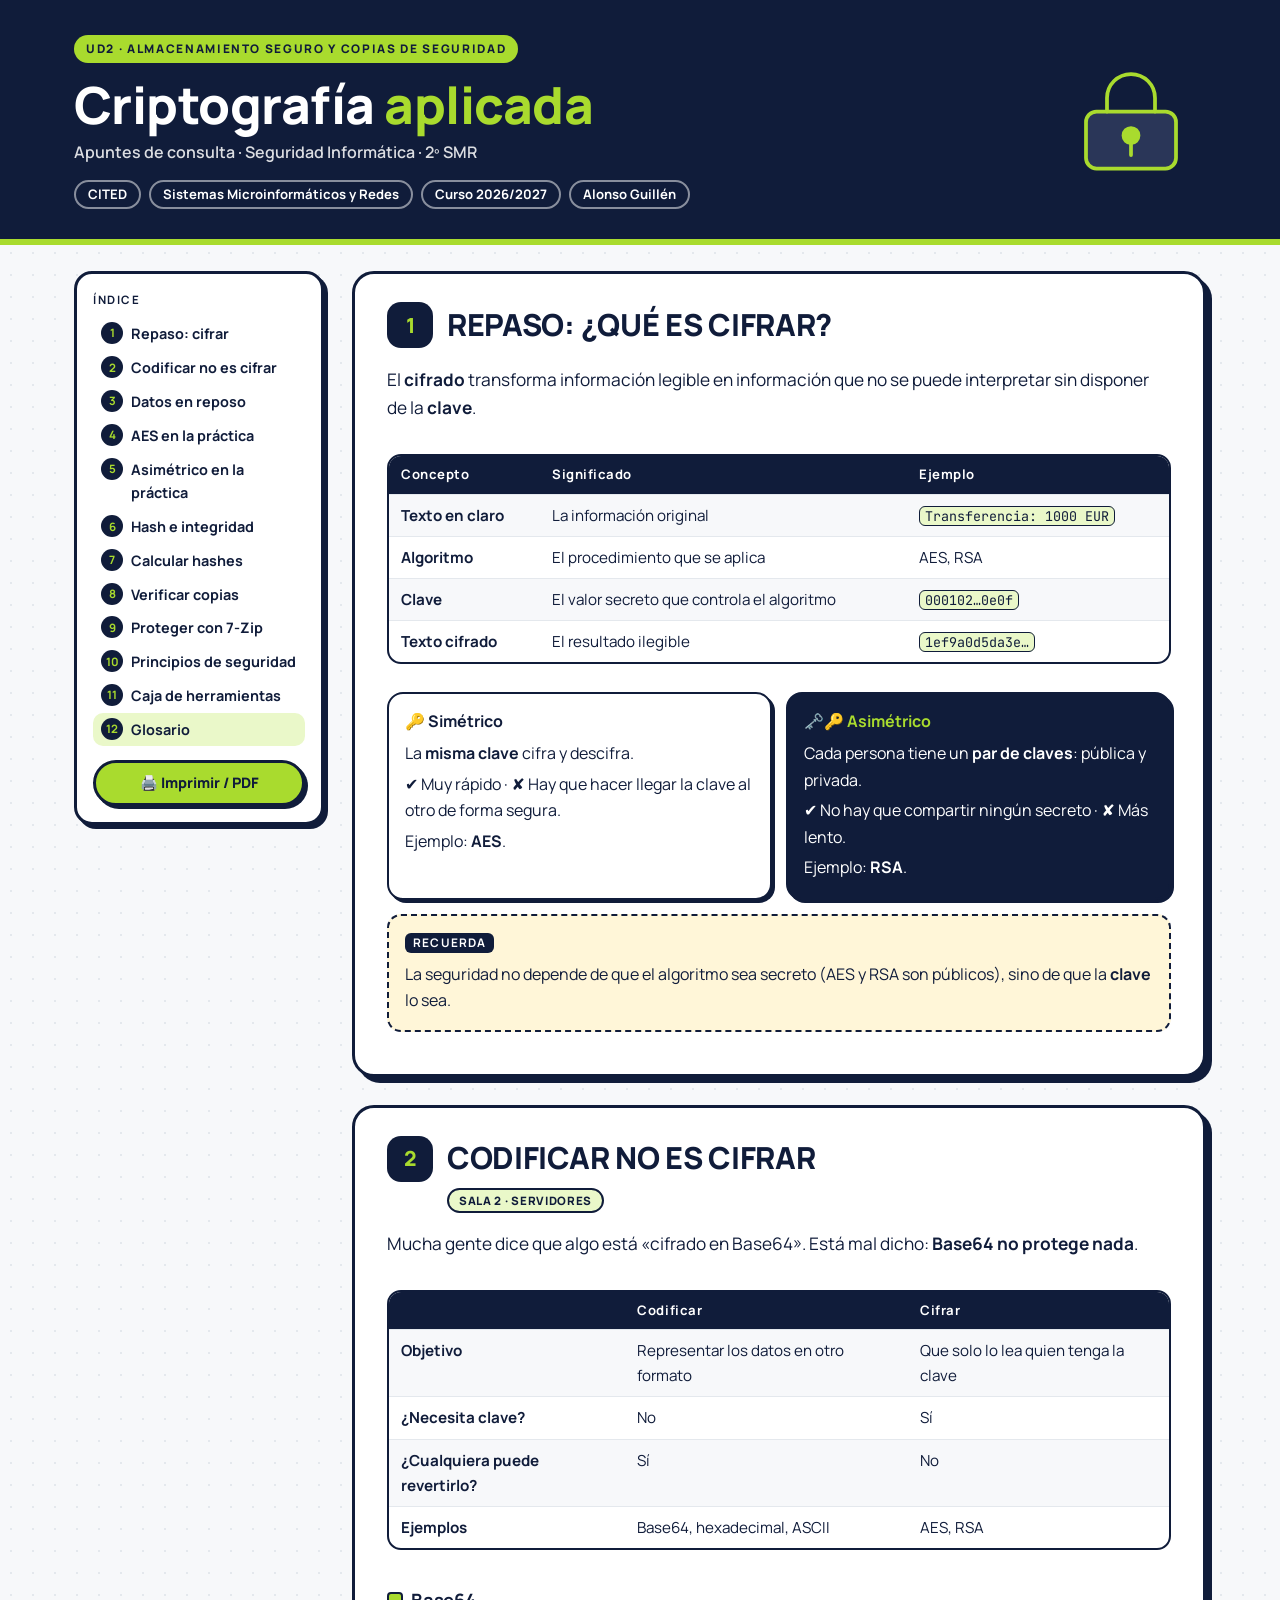
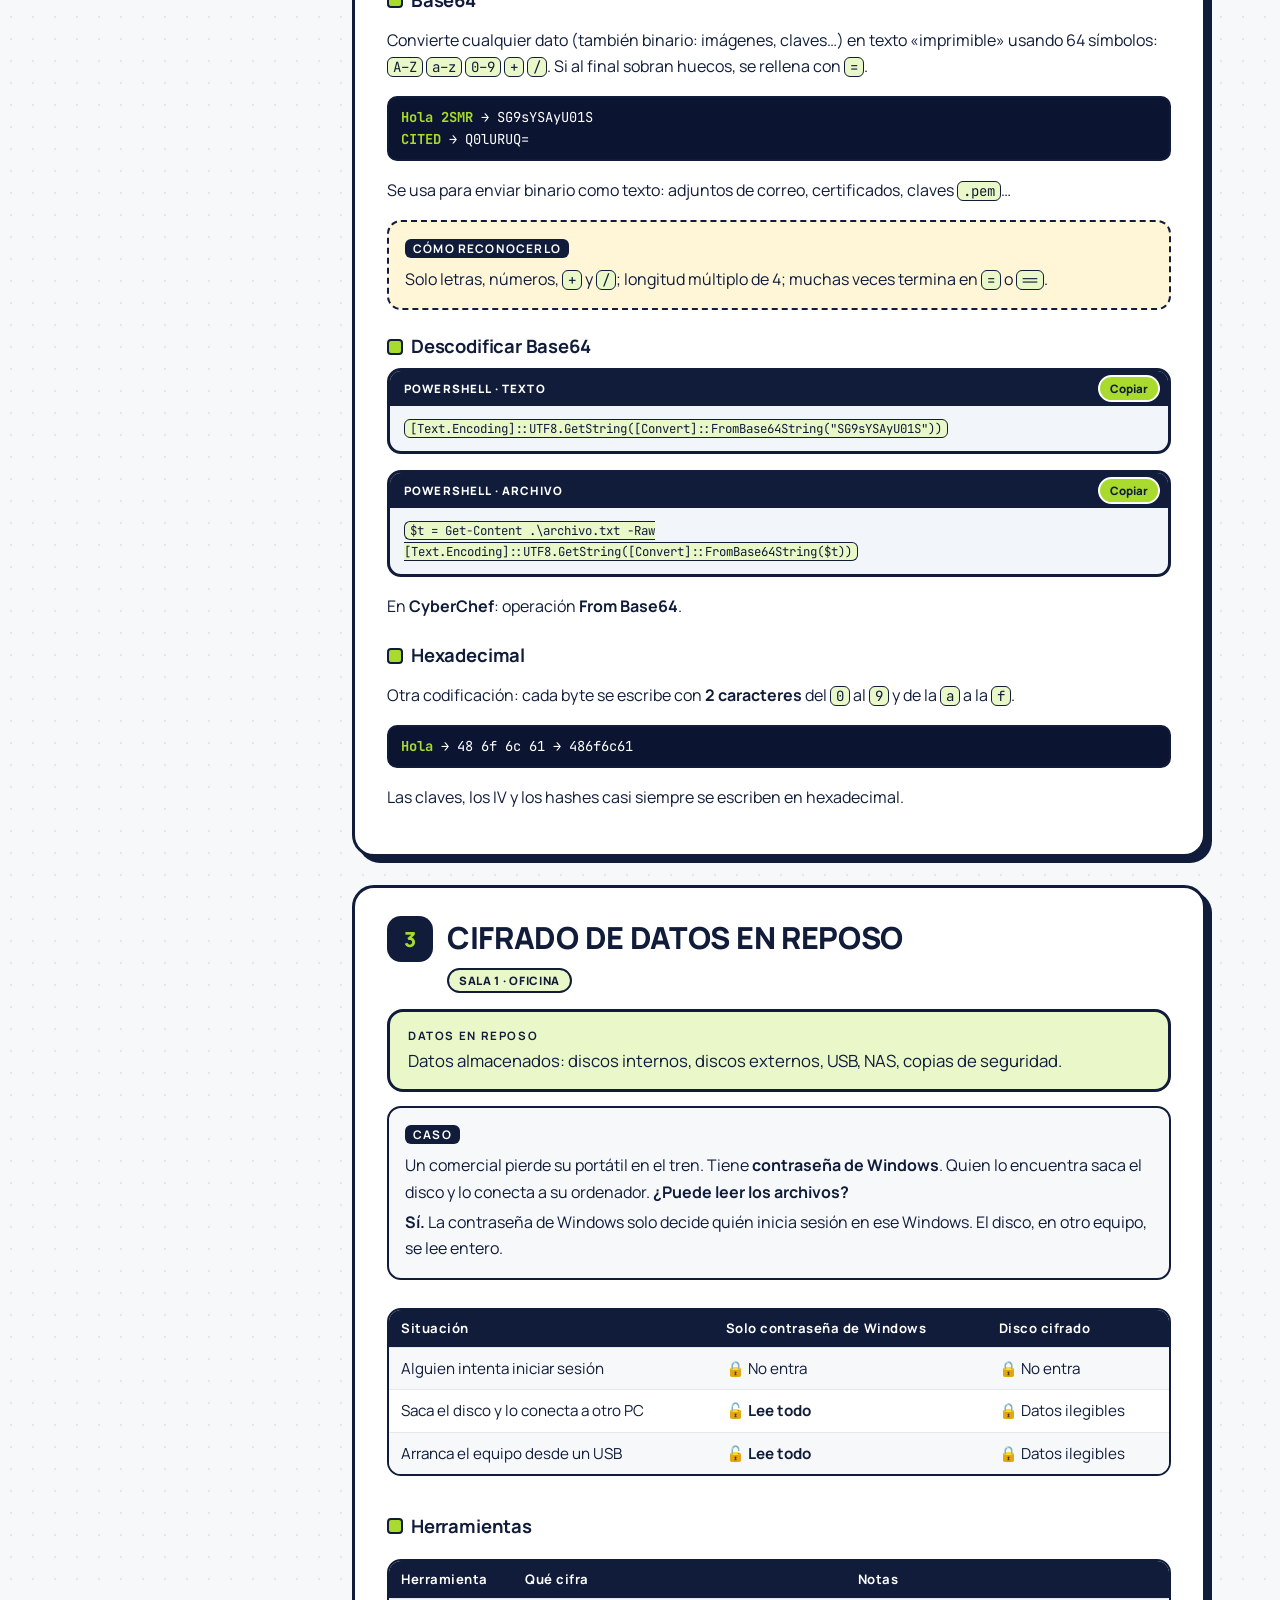
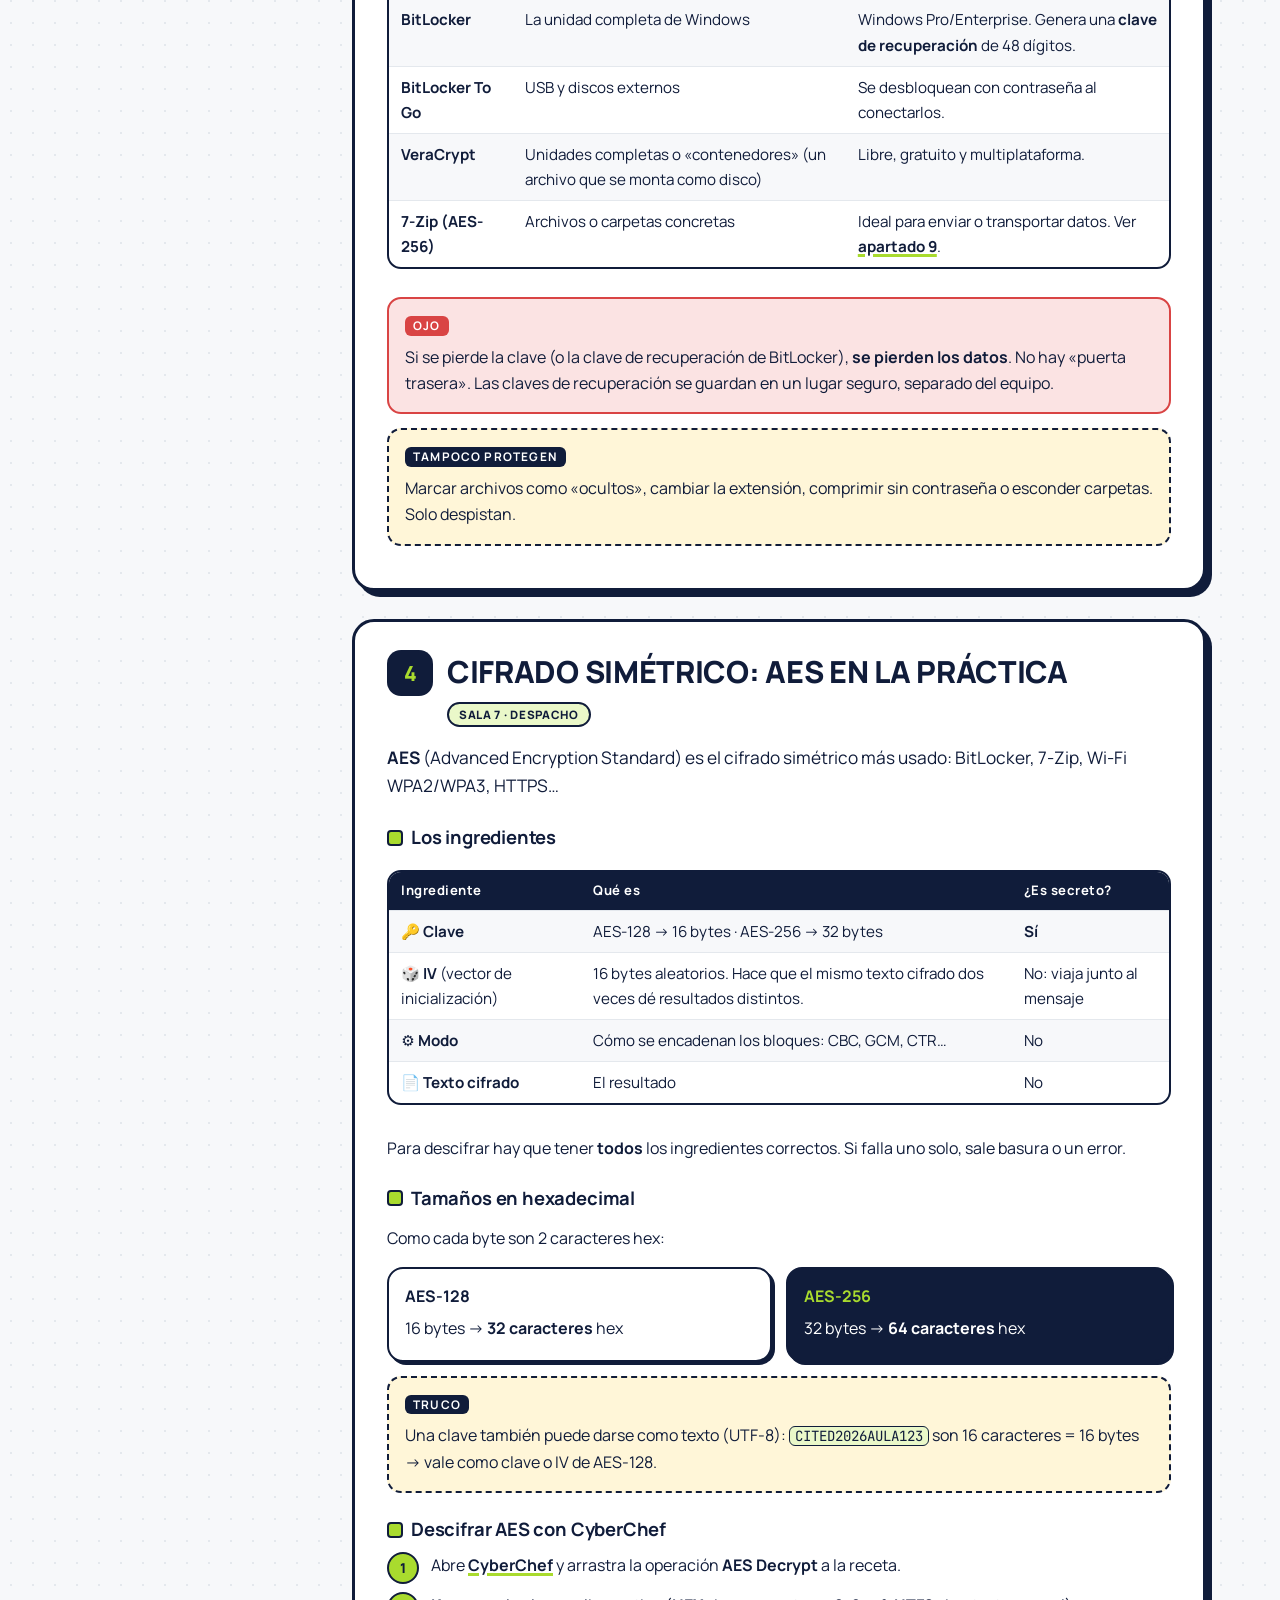
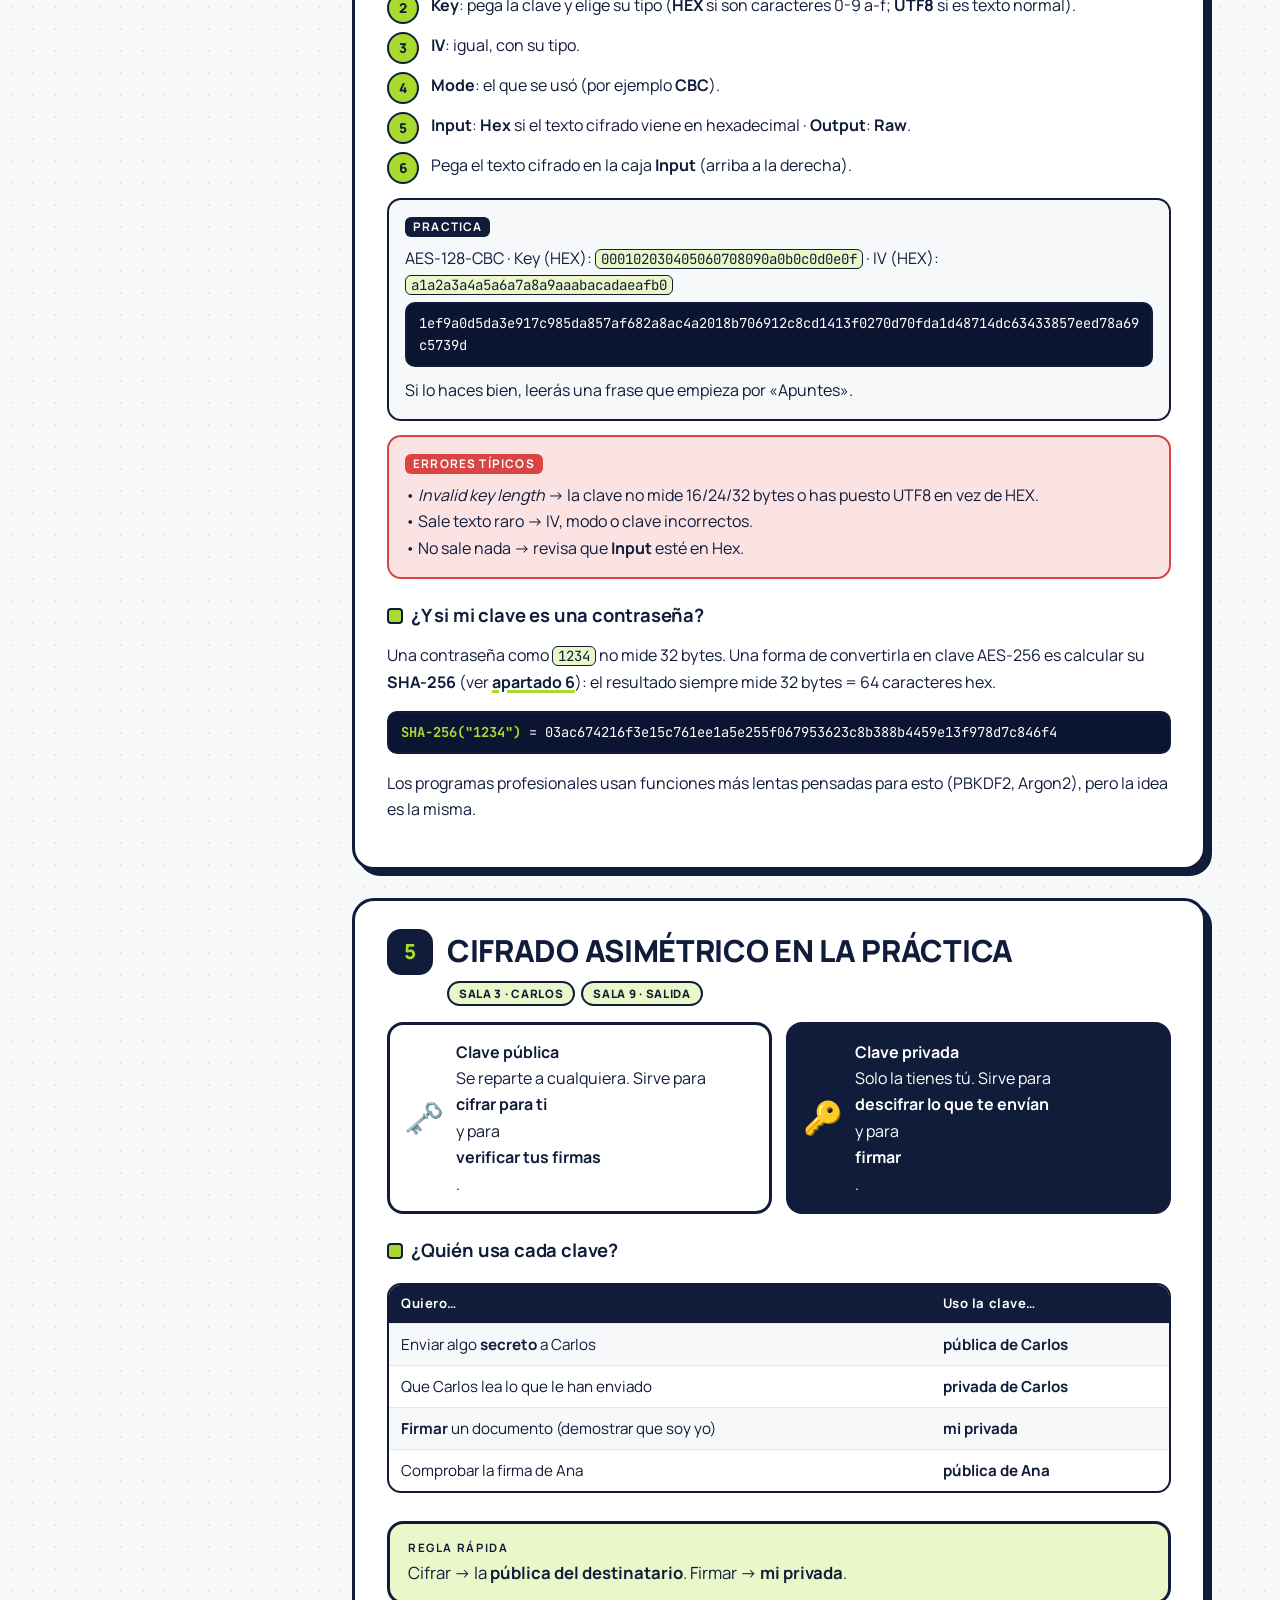
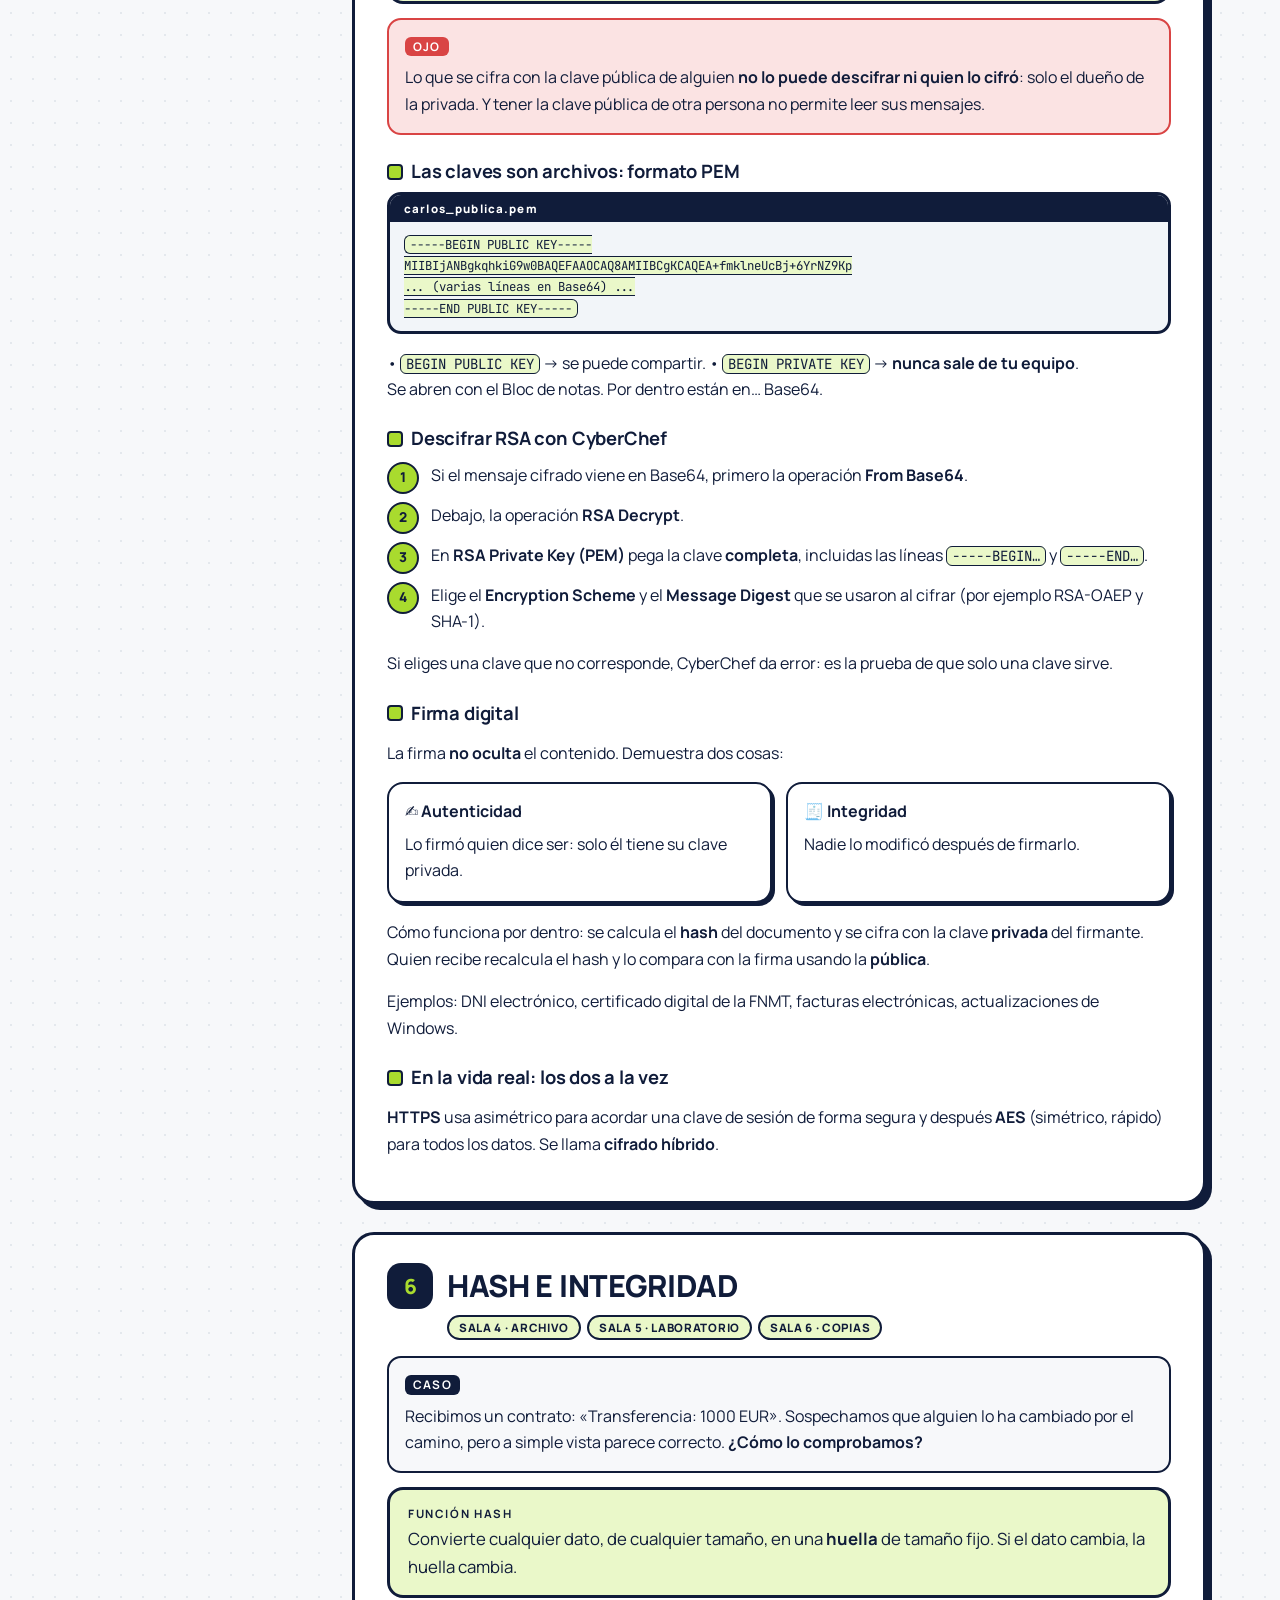
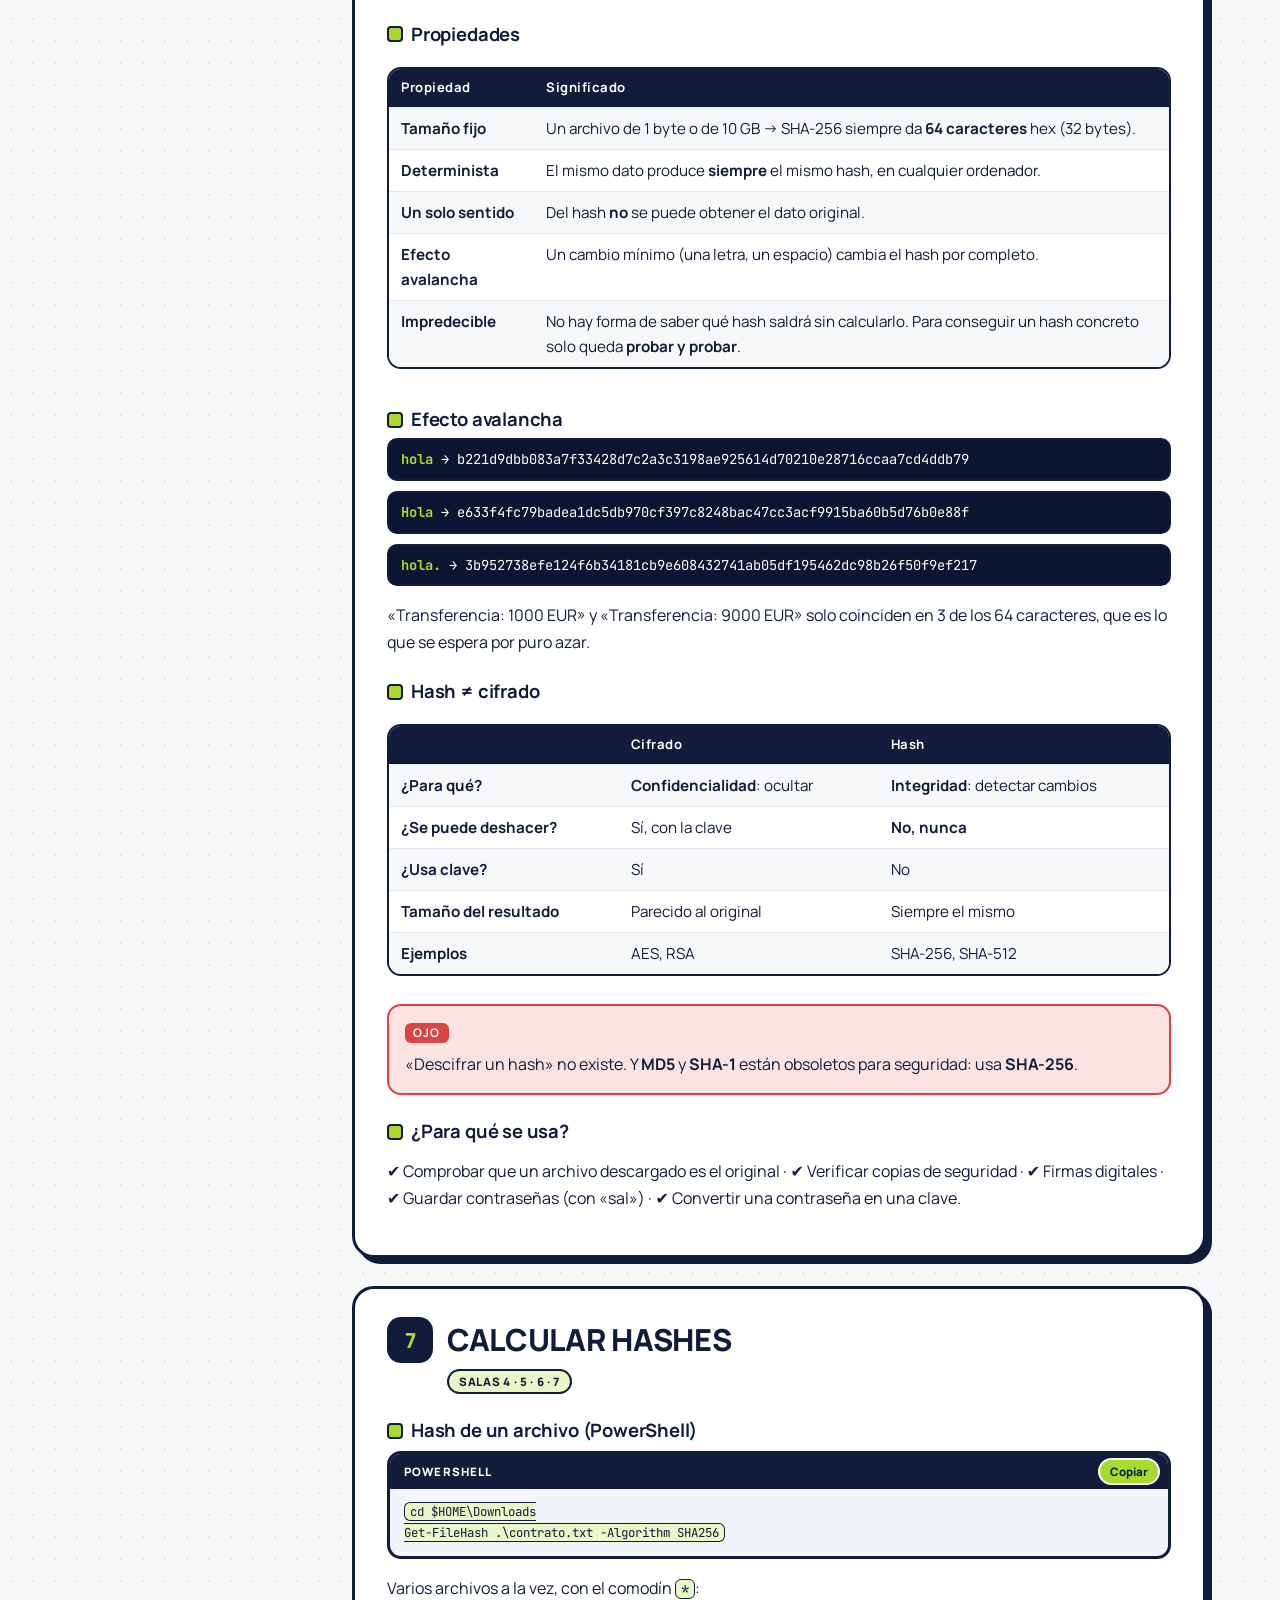
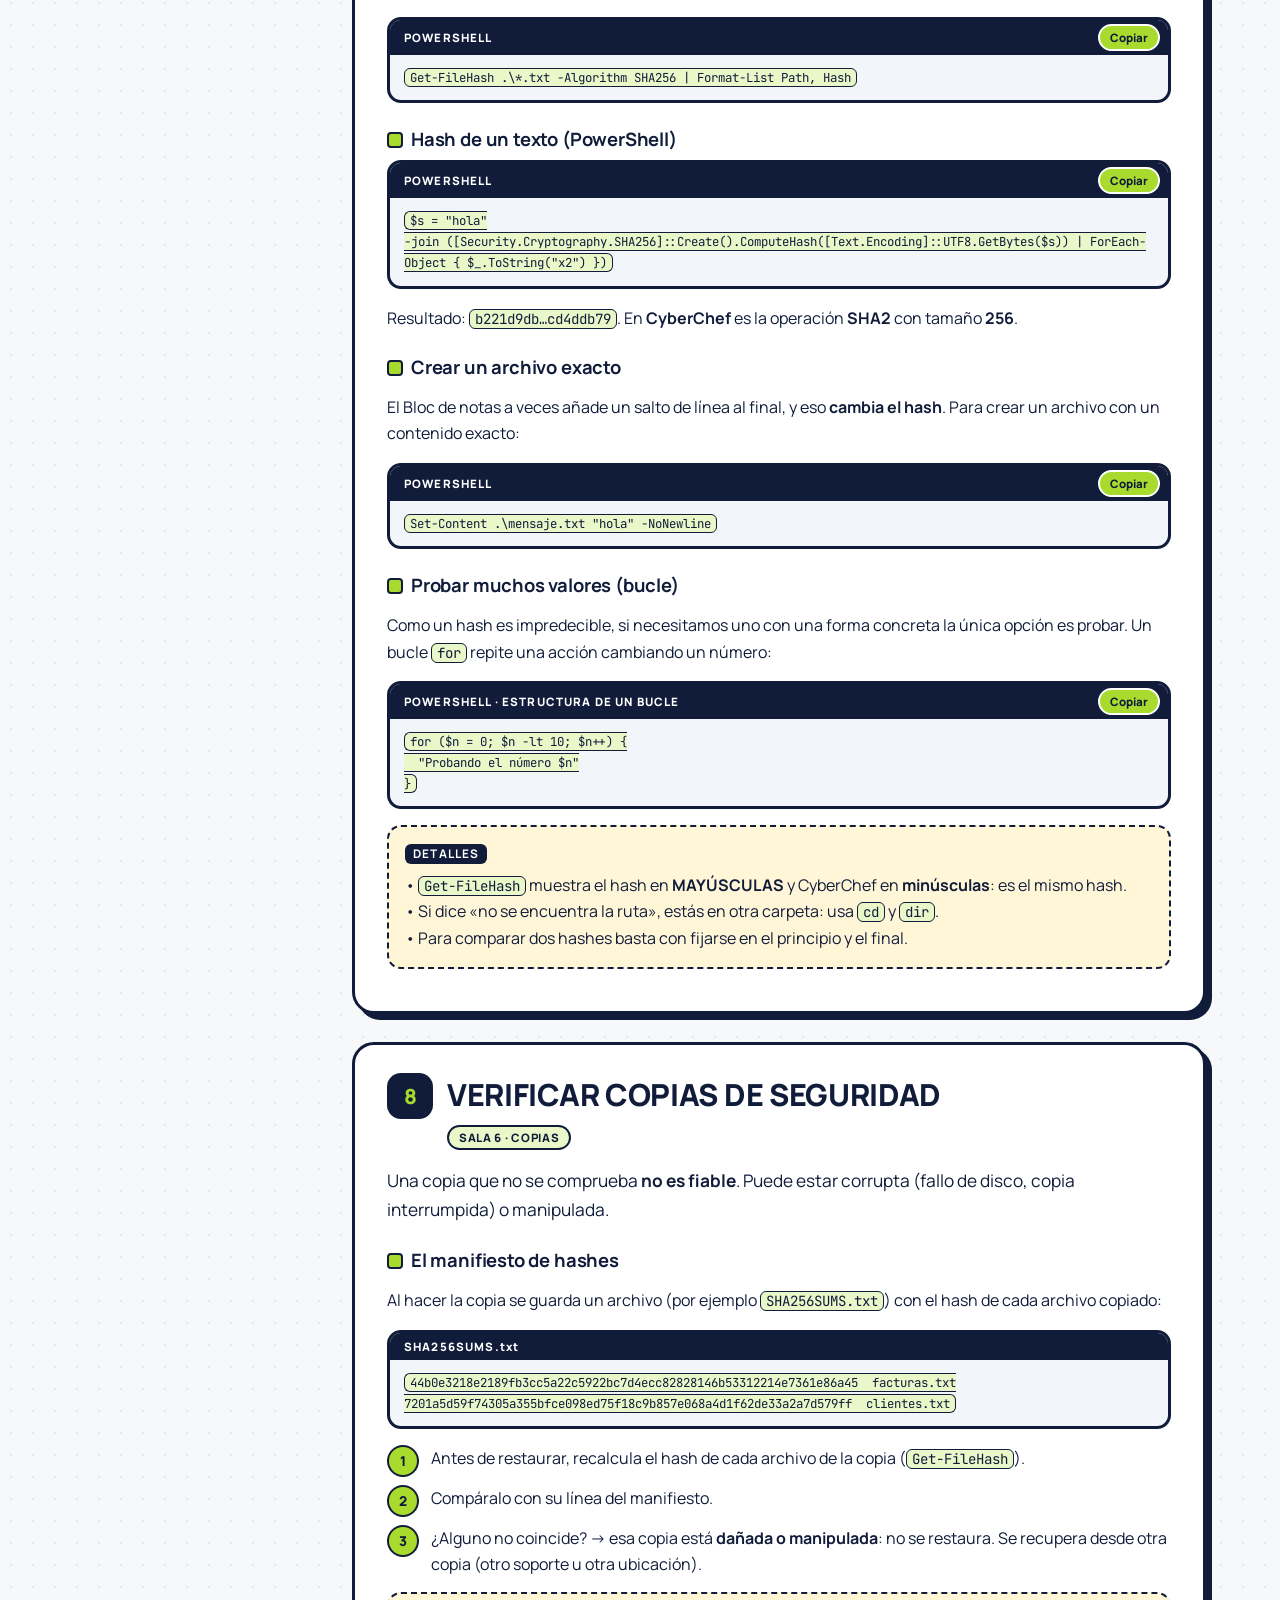
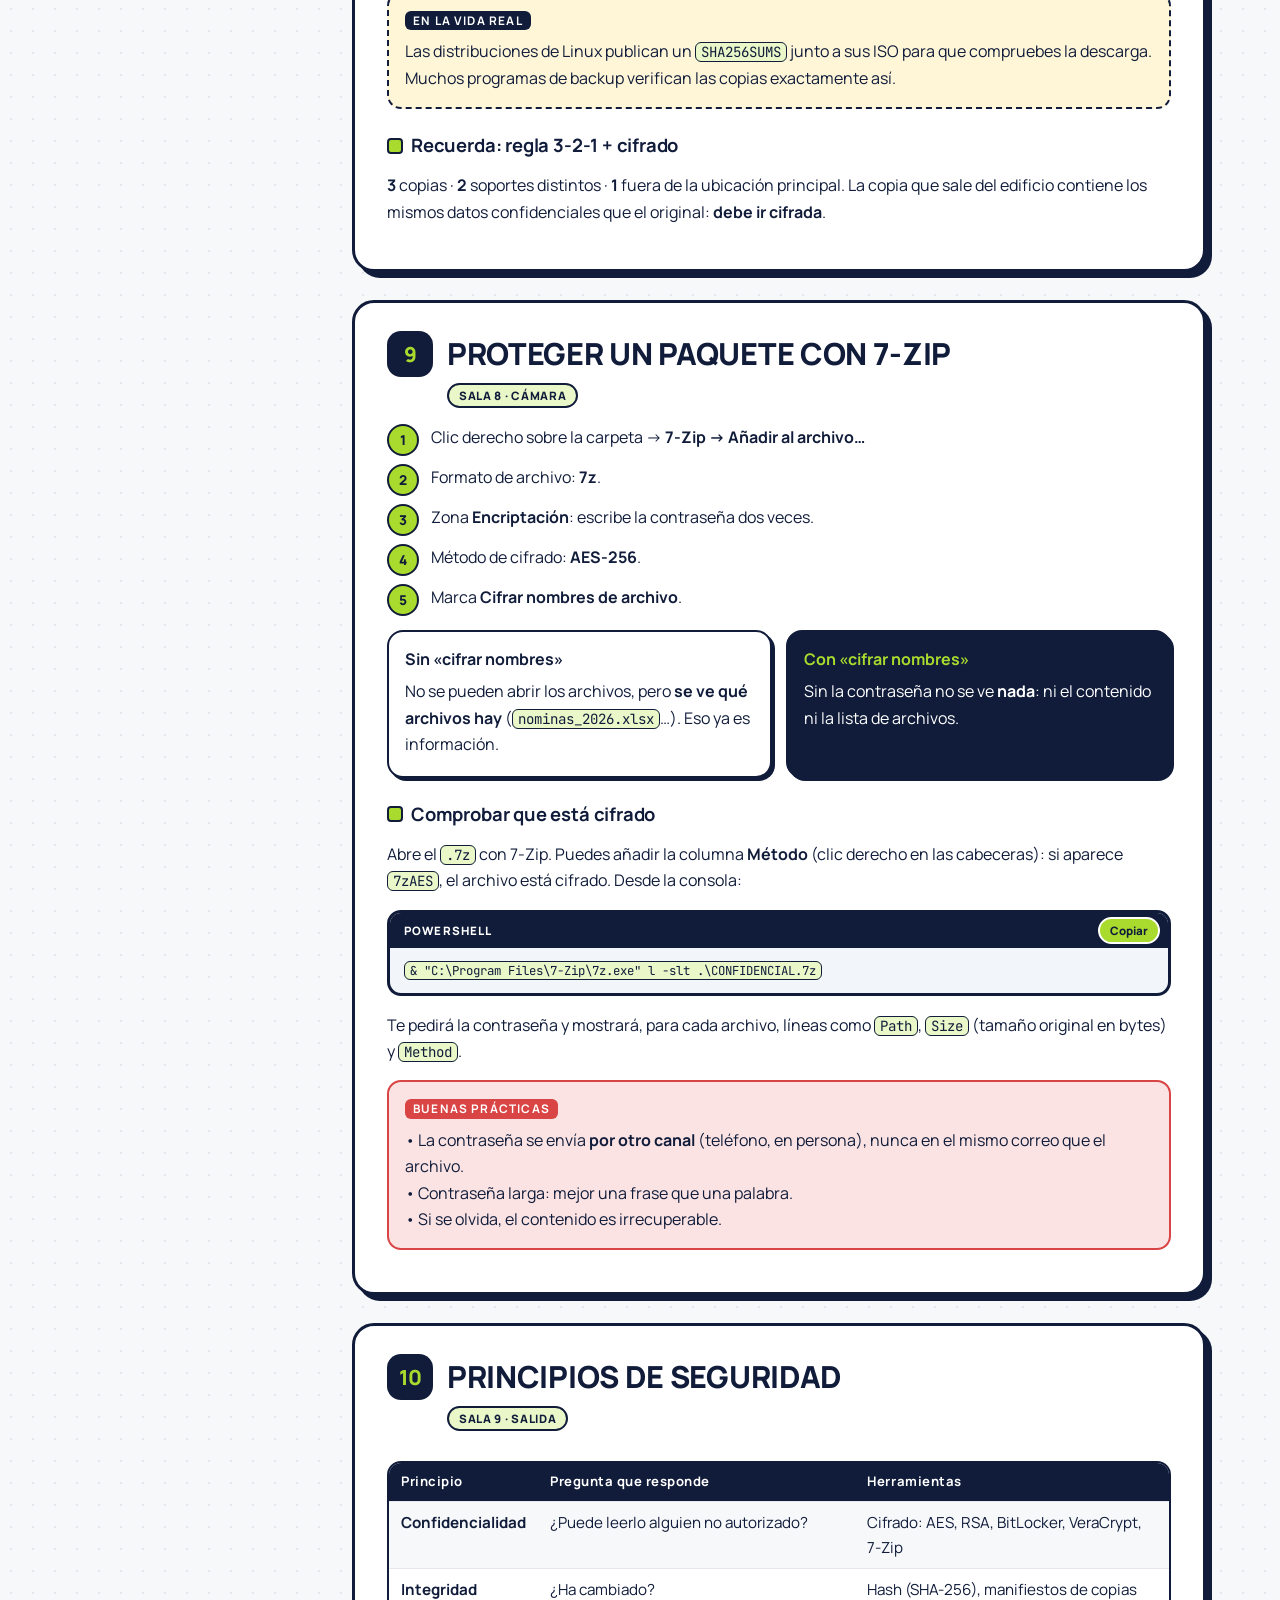
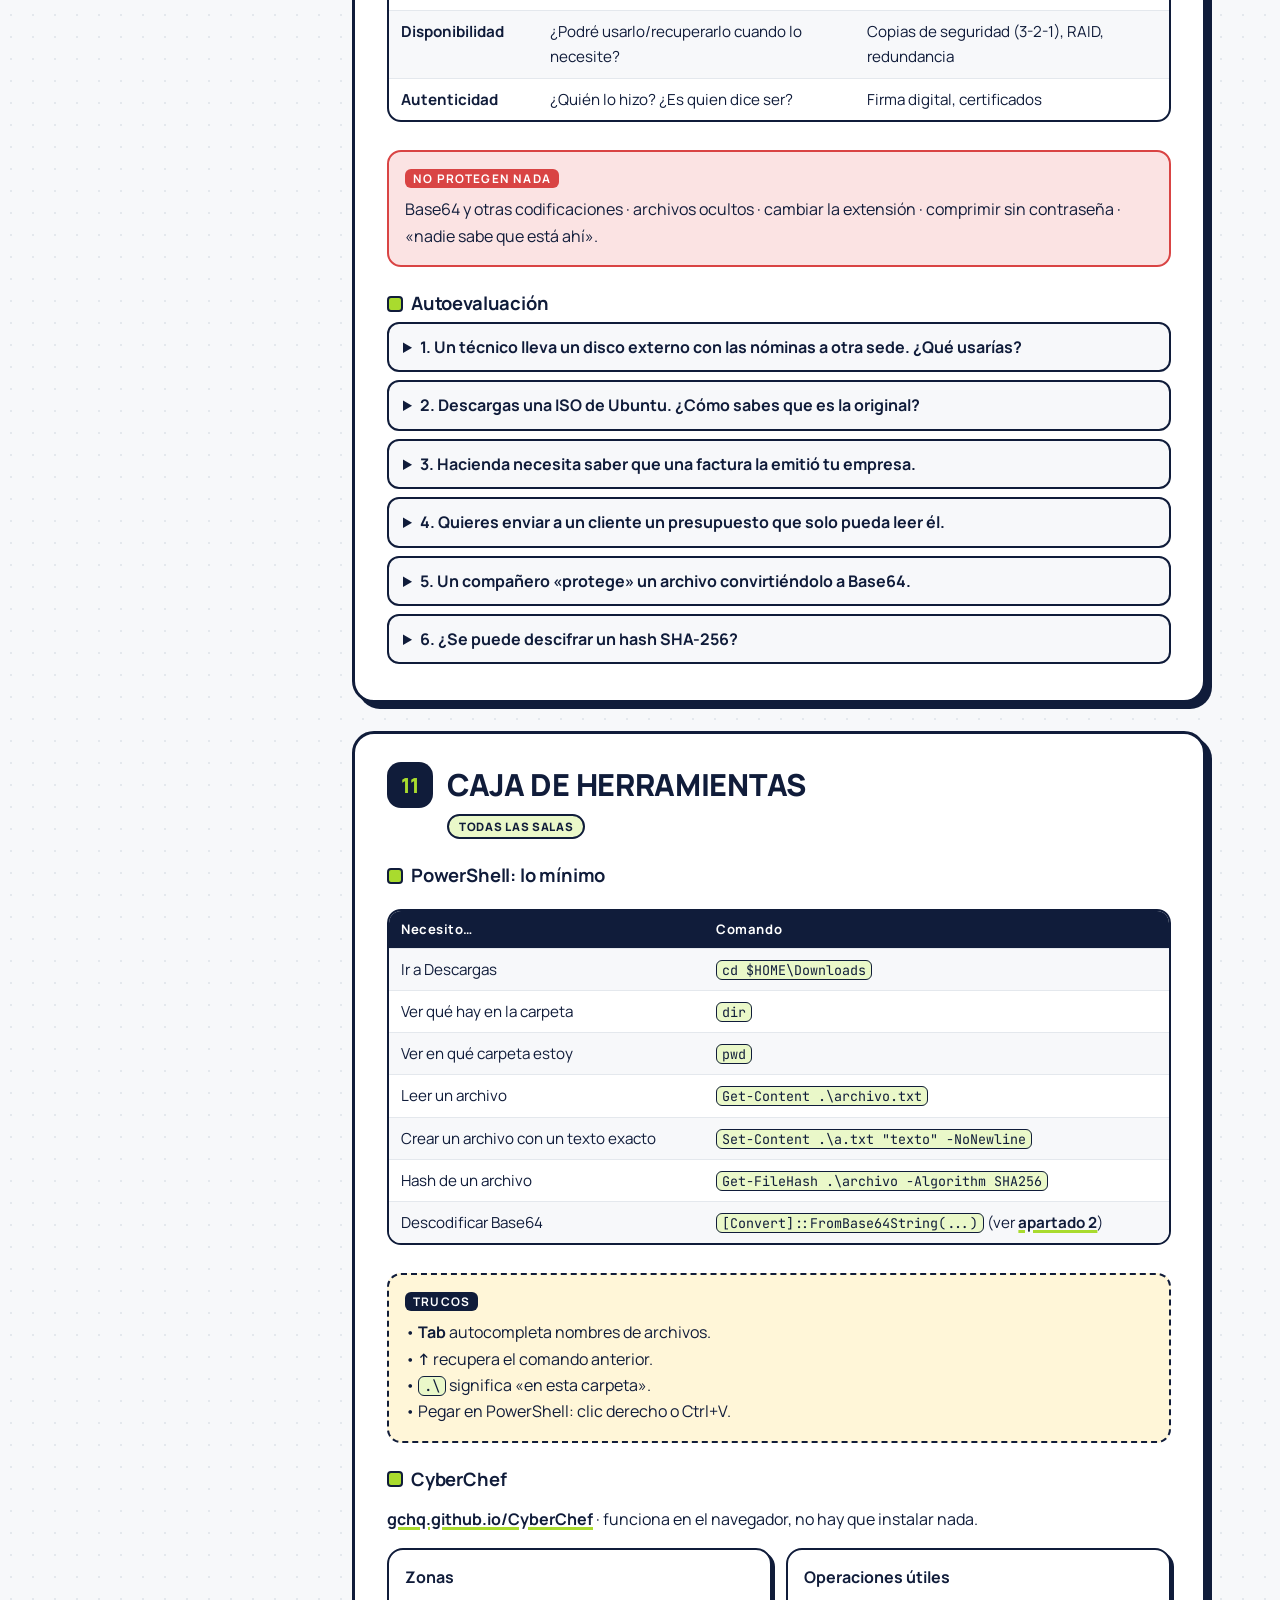
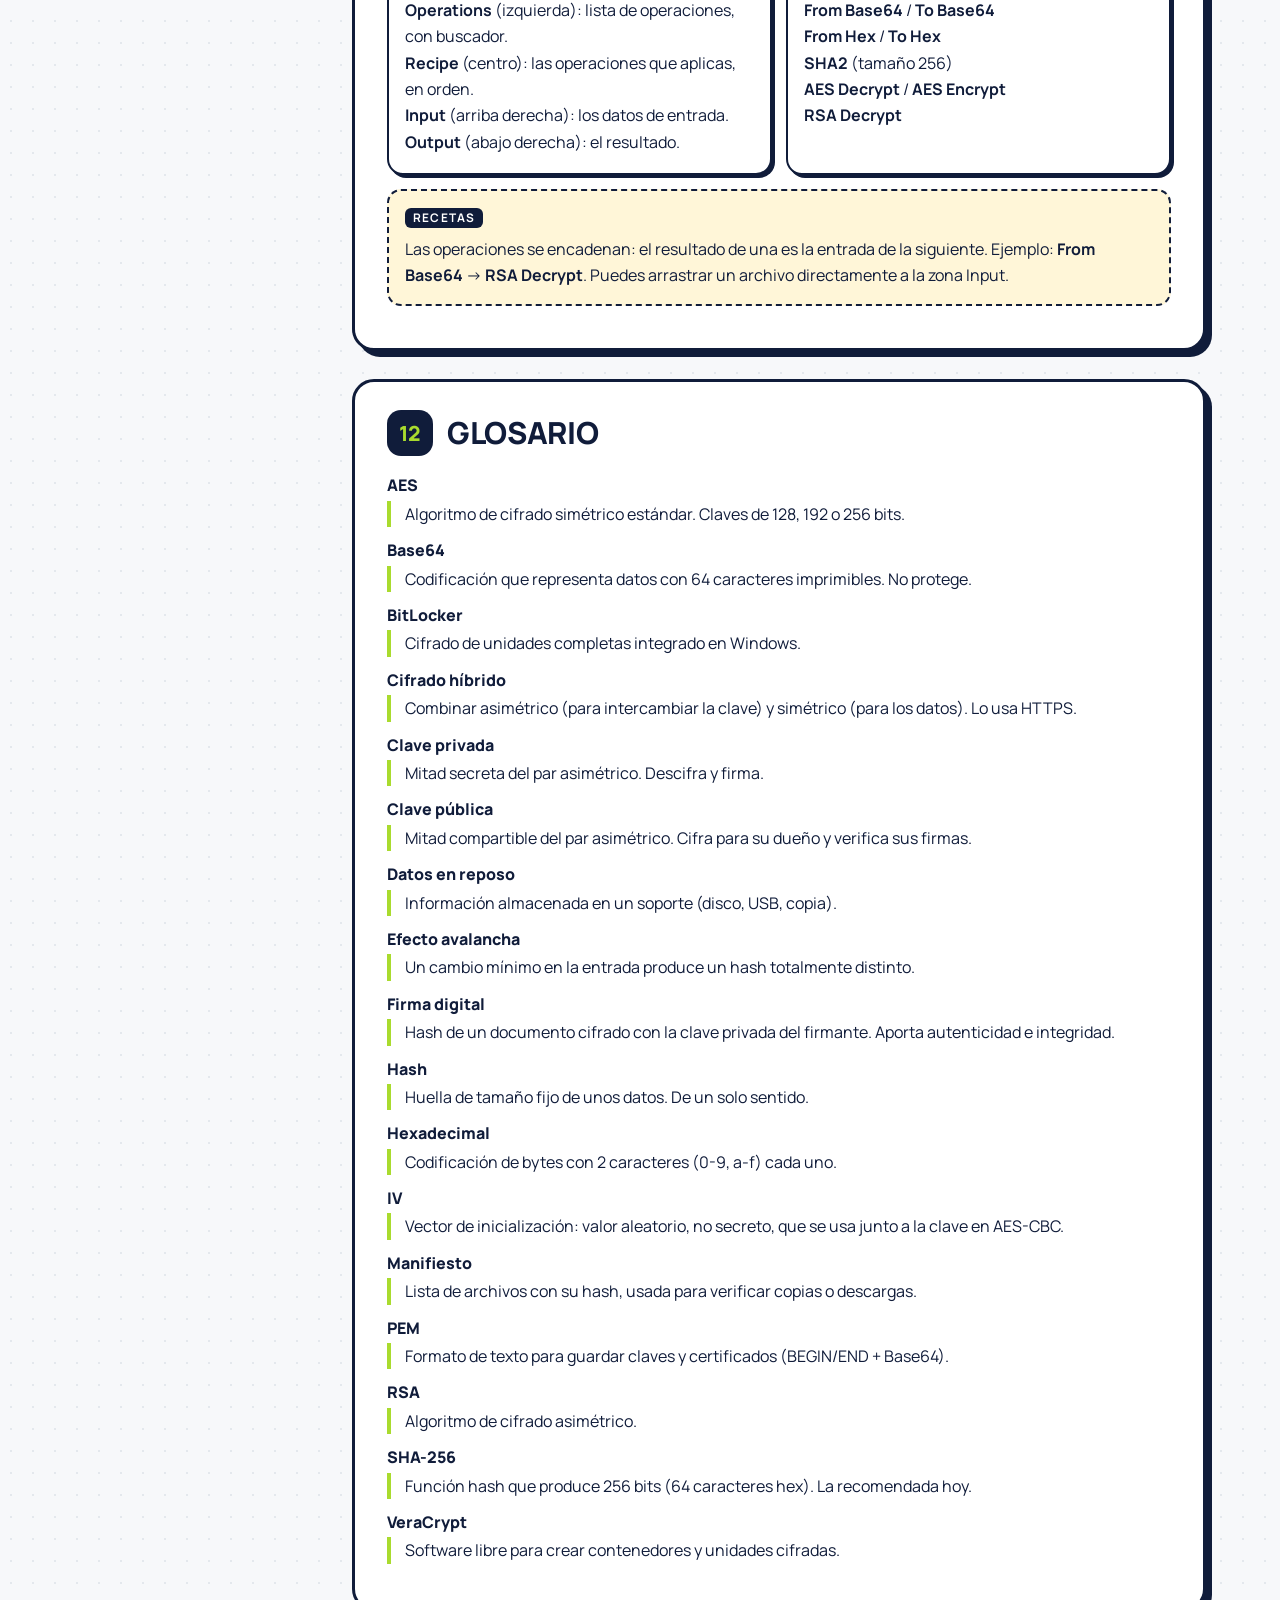
==== commit 1b23e4c8: "Quita el botón de ir al escape room de los apuntes Co-Authored-By: Claude Opus 5.5 <noreply@anthropi" ====
--- a/apuntes.html
+++ b/apuntes.html
@@ -164,7 +164,7 @@
         <li><a href="#herramientas">Caja de herramientas</a></li>
         <li><a href="#glosario">Glosario</a></li>
       </ol>
-      <div class="actions"><button class="btn" type="button" onclick="window.print()">🖨️ Imprimir / PDF</button><a class="btn ghost" href="./">🔐 Ir al escape room</a></div>
+      <div class="actions"><button class="btn" type="button" onclick="window.print()">🖨️ Imprimir / PDF</button></div>
     </nav>
 
     <main>
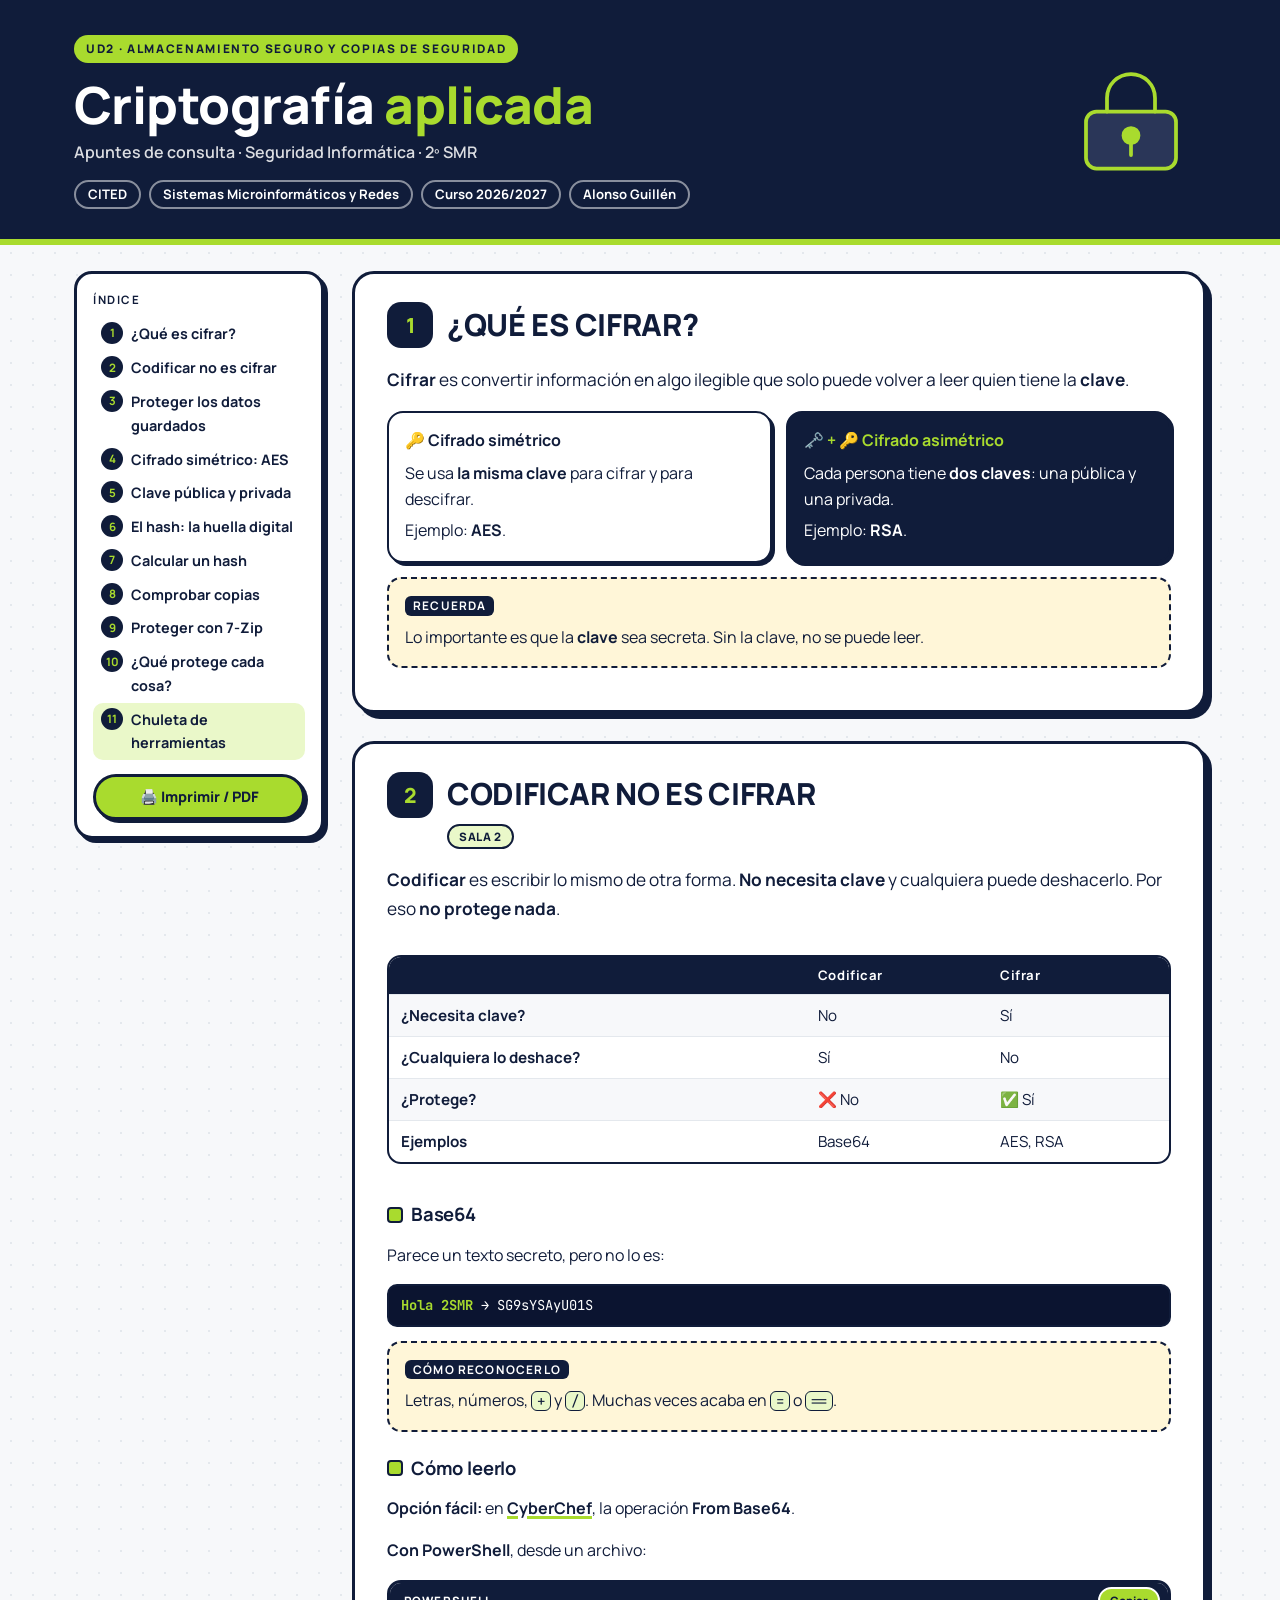
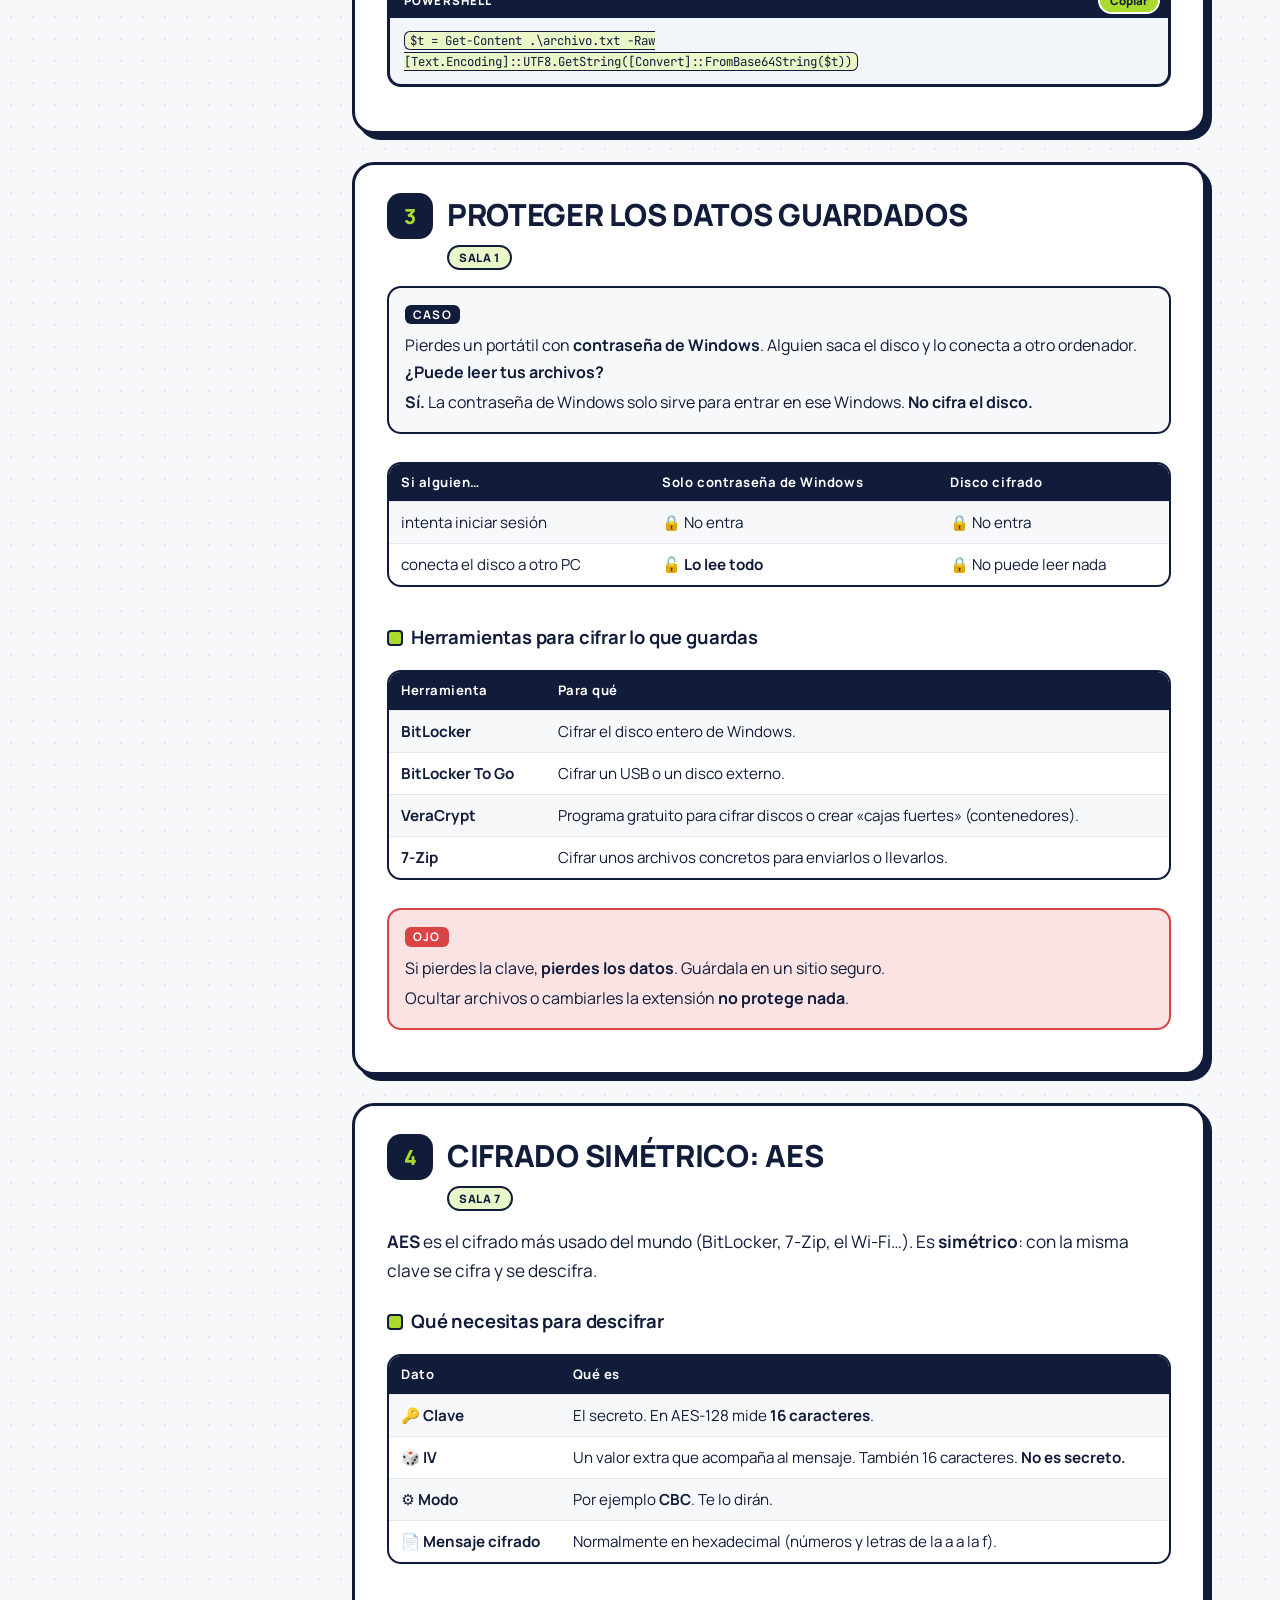
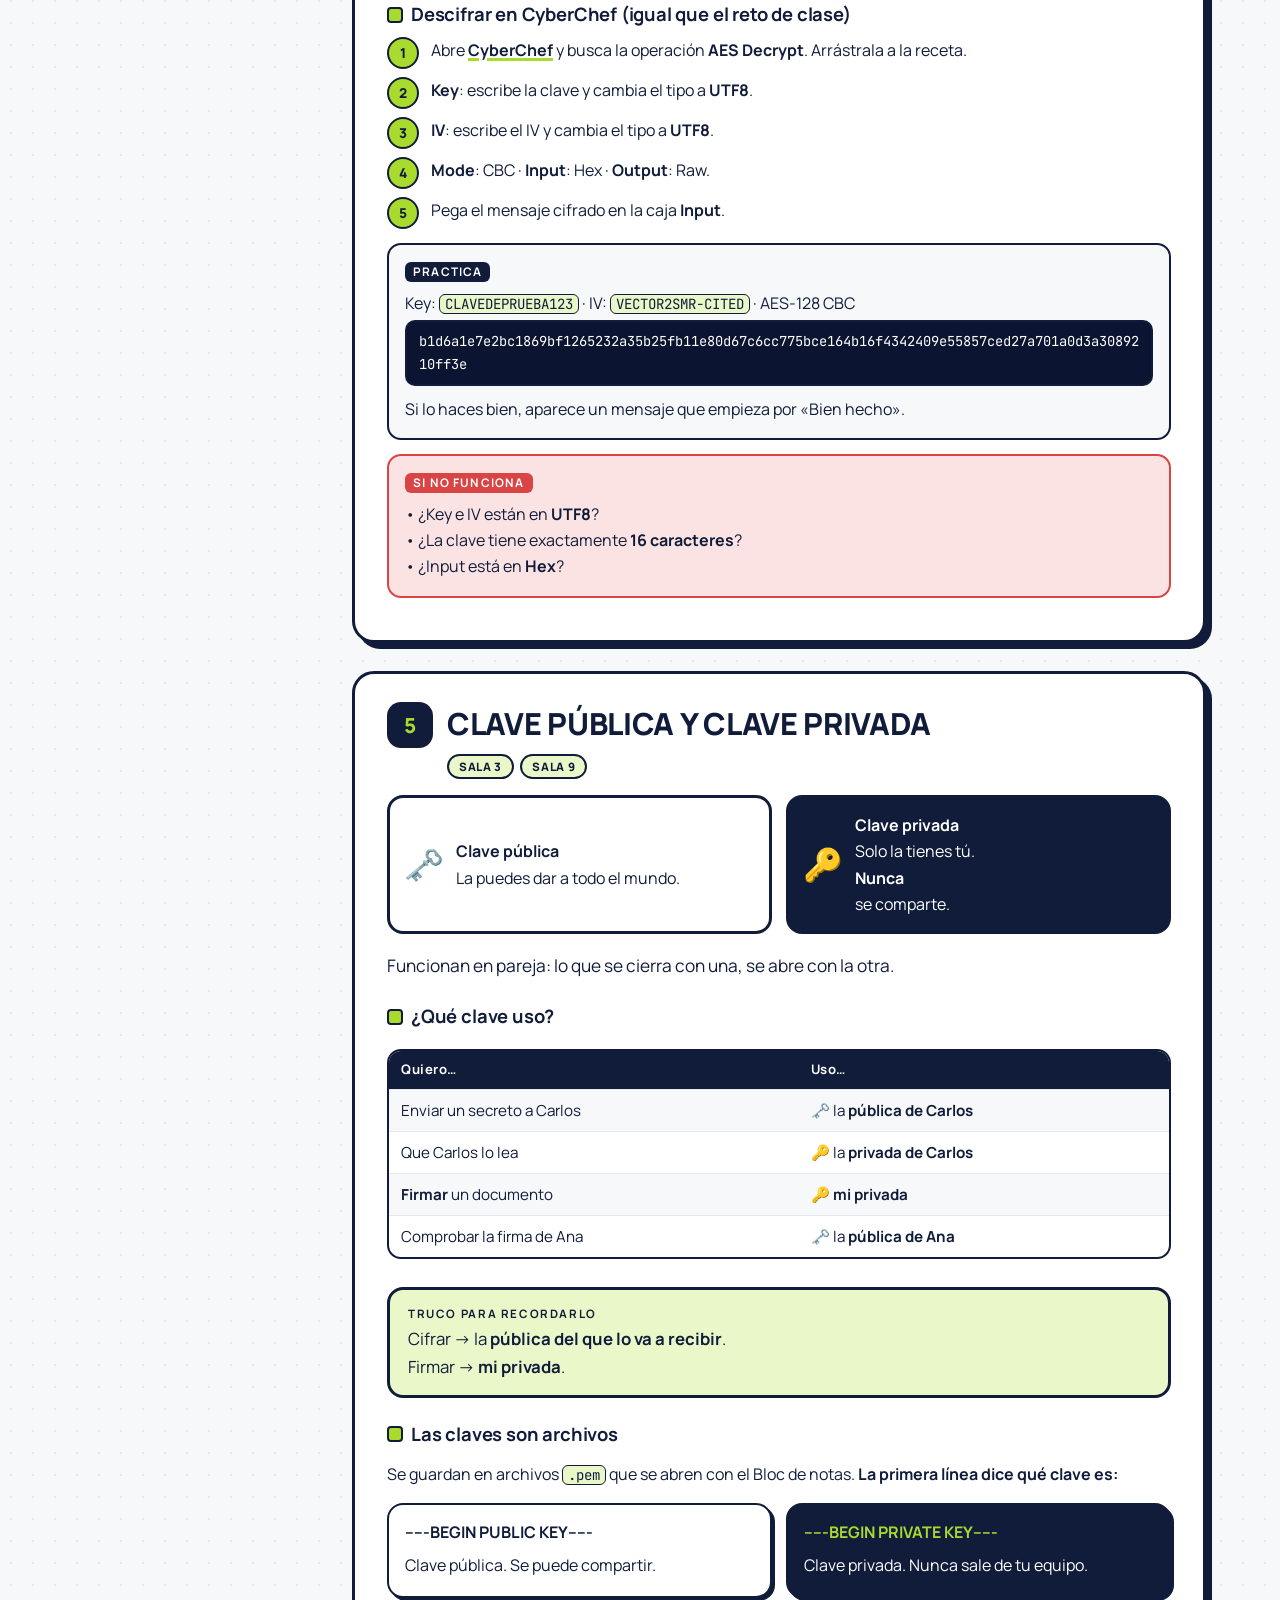
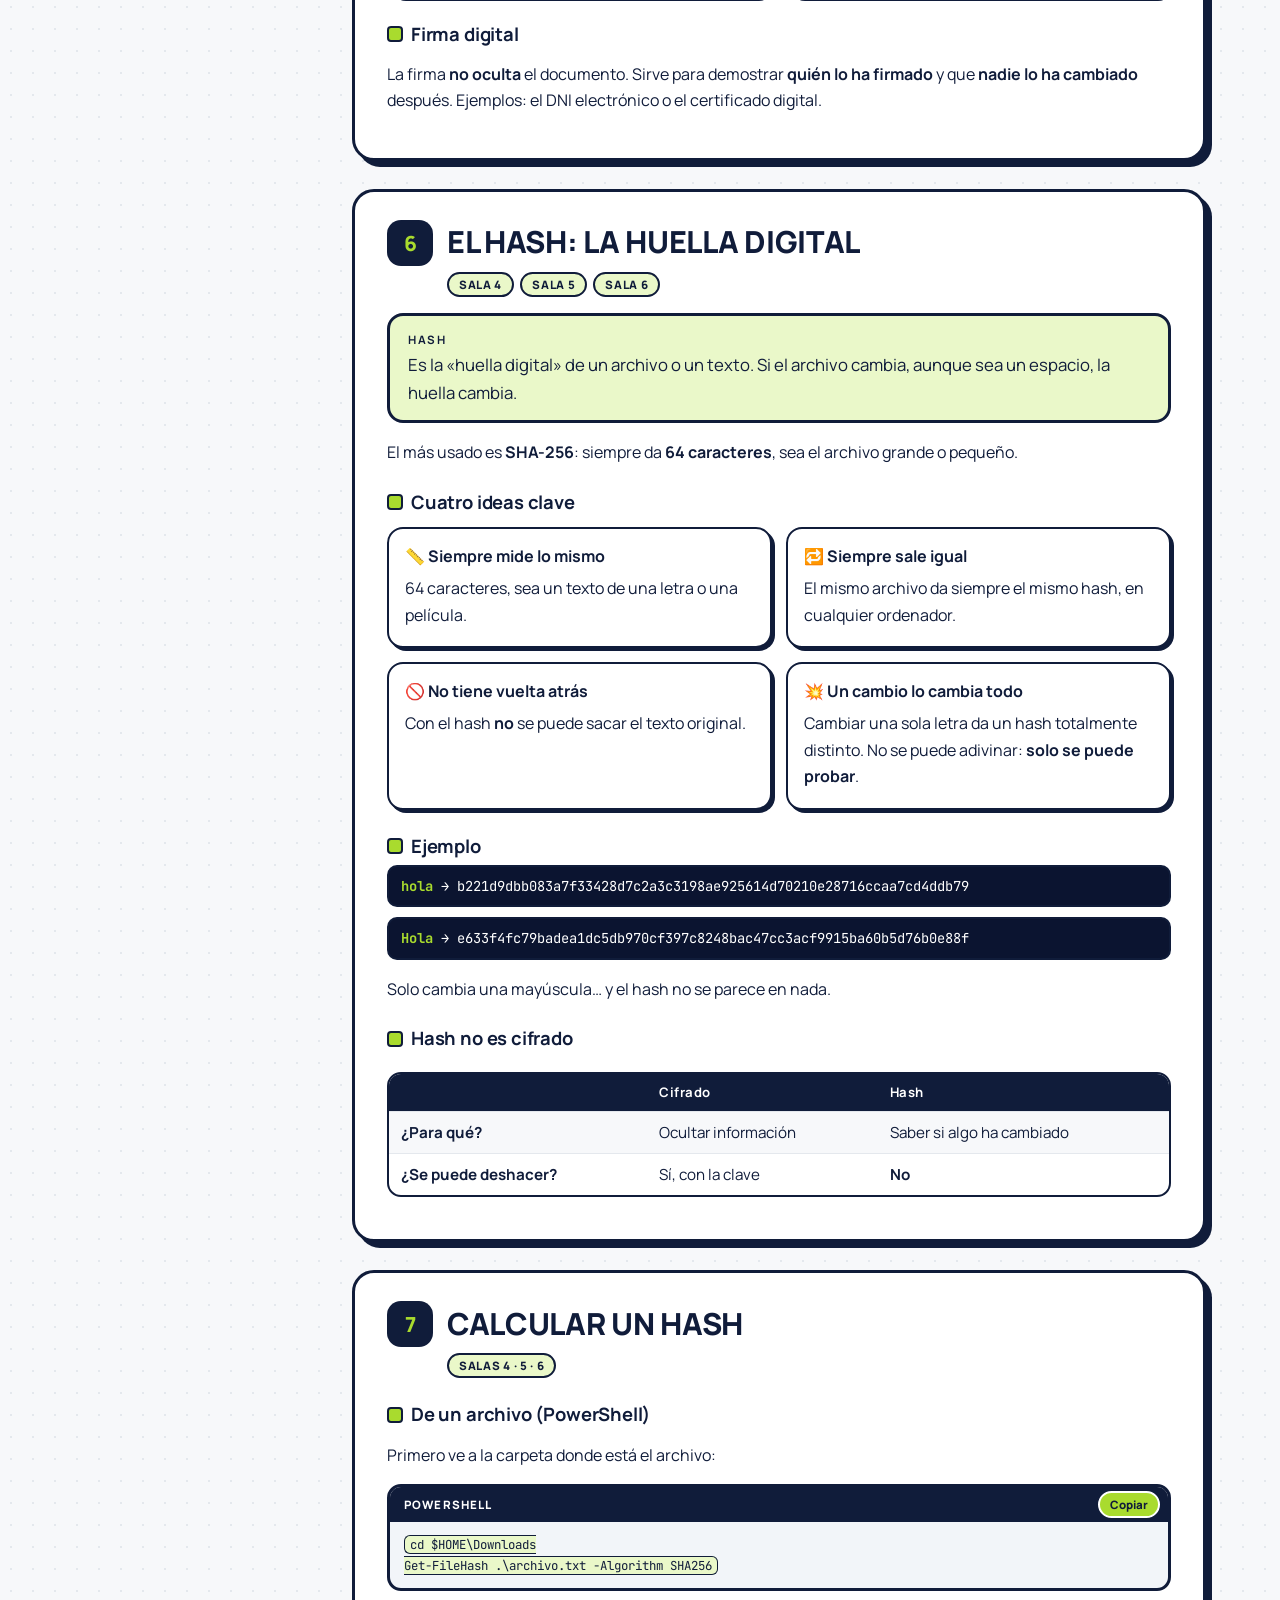
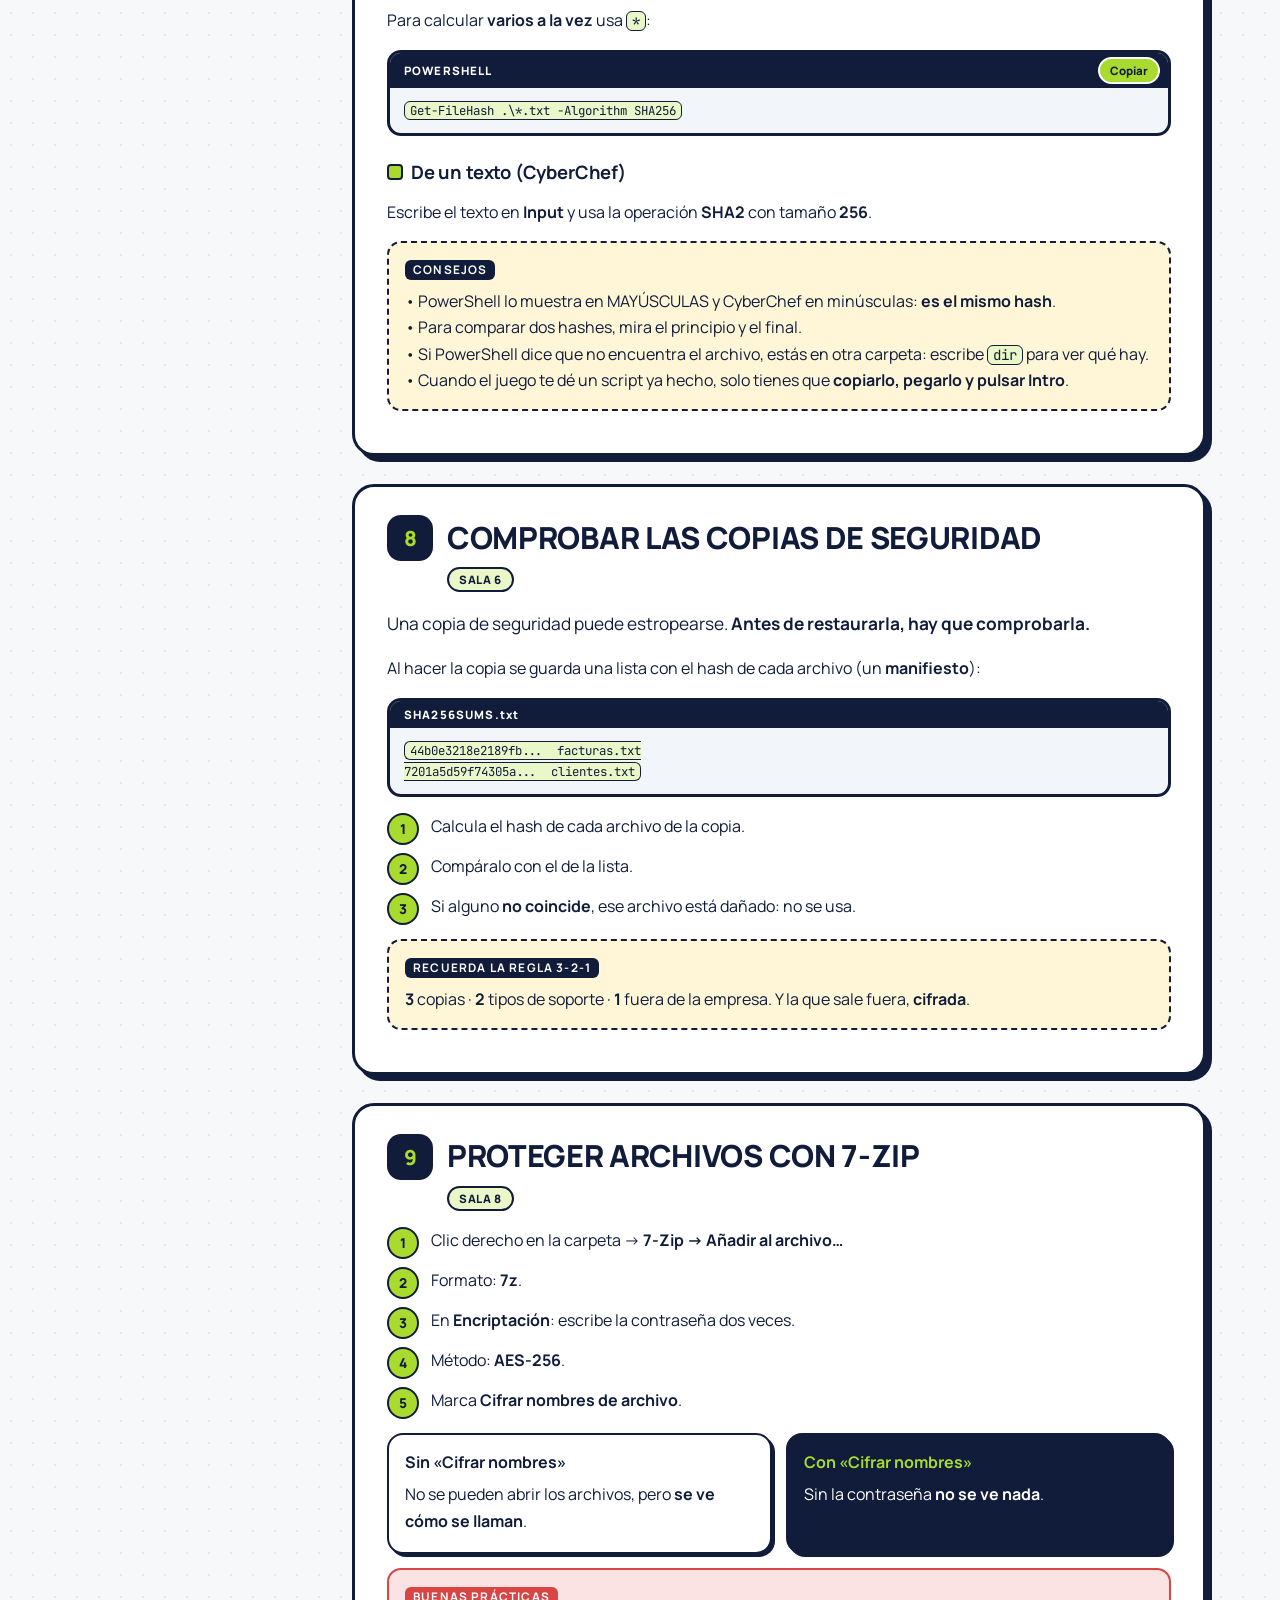
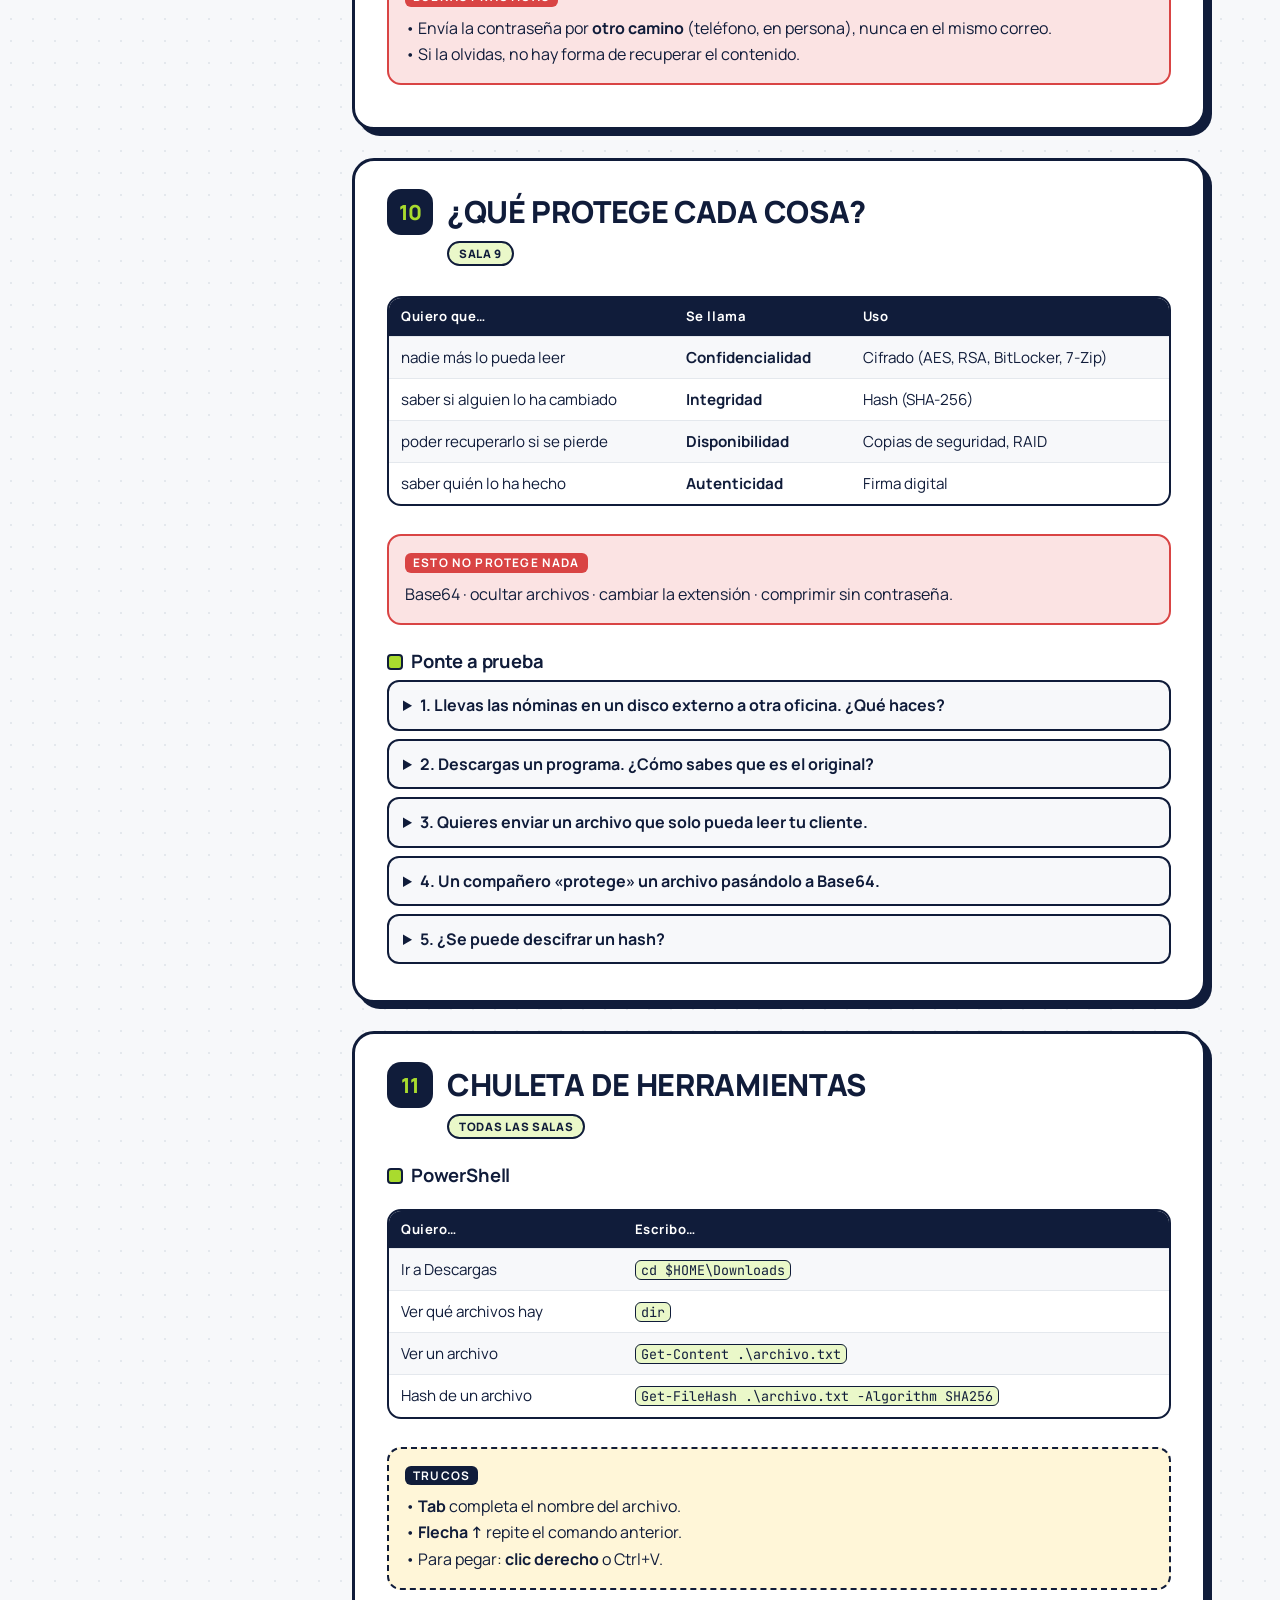
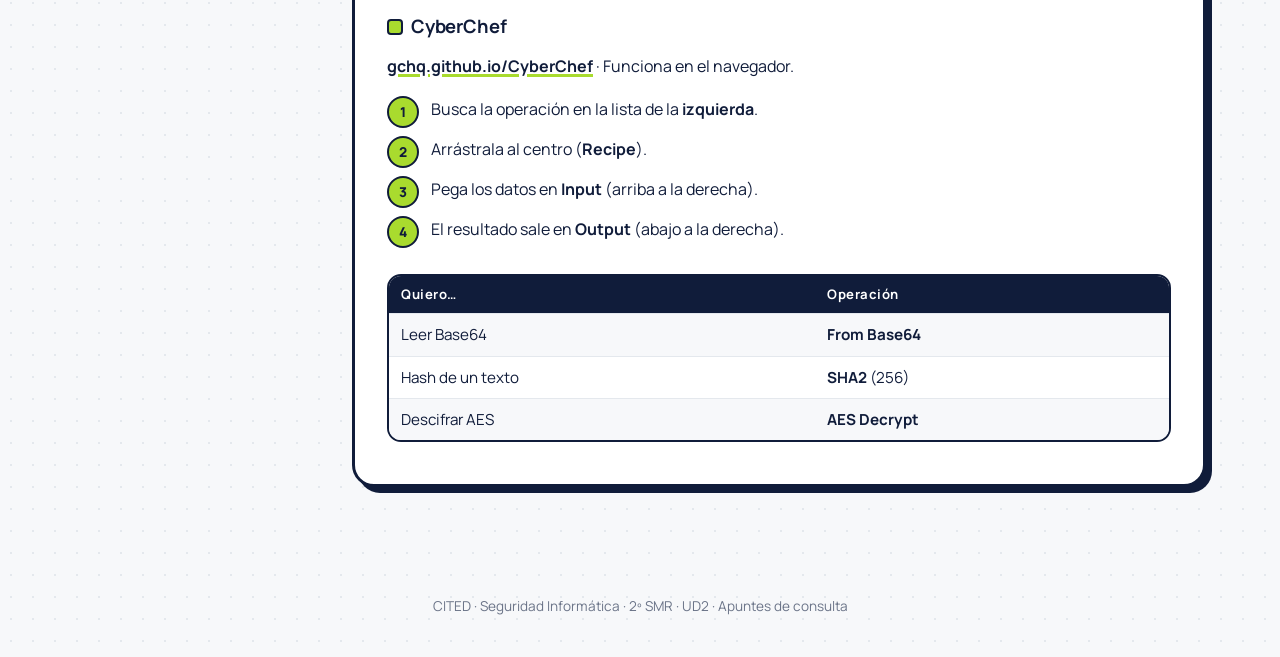
==== commit 306da3d1: "Simplifica el juego y los apuntes para 2º SMR - Sala 3: descifrador RSA dentro del juego; solo hay q" ====
--- a/apuntes.html
+++ b/apuntes.html
@@ -151,18 +151,17 @@
     <nav class="toc" aria-label="Índice">
       <b>ÍNDICE</b>
       <ol>
-        <li><a href="#repaso">Repaso: cifrar</a></li>
+        <li><a href="#repaso">¿Qué es cifrar?</a></li>
         <li><a href="#codificar">Codificar no es cifrar</a></li>
-        <li><a href="#reposo">Datos en reposo</a></li>
-        <li><a href="#aes">AES en la práctica</a></li>
-        <li><a href="#asimetrico">Asimétrico en la práctica</a></li>
-        <li><a href="#hash">Hash e integridad</a></li>
-        <li><a href="#calcular">Calcular hashes</a></li>
-        <li><a href="#copias">Verificar copias</a></li>
+        <li><a href="#reposo">Proteger los datos guardados</a></li>
+        <li><a href="#aes">Cifrado simétrico: AES</a></li>
+        <li><a href="#asimetrico">Clave pública y privada</a></li>
+        <li><a href="#hash">El hash: la huella digital</a></li>
+        <li><a href="#calcular">Calcular un hash</a></li>
+        <li><a href="#copias">Comprobar copias</a></li>
         <li><a href="#7zip">Proteger con 7-Zip</a></li>
-        <li><a href="#principios">Principios de seguridad</a></li>
-        <li><a href="#herramientas">Caja de herramientas</a></li>
-        <li><a href="#glosario">Glosario</a></li>
+        <li><a href="#principios">¿Qué protege cada cosa?</a></li>
+        <li><a href="#herramientas">Chuleta de herramientas</a></li>
       </ol>
       <div class="actions"><button class="btn" type="button" onclick="window.print()">🖨️ Imprimir / PDF</button></div>
     </nav>
@@ -170,331 +169,241 @@
     <main>
       <!-- 1 -->
       <section class="unit" id="repaso">
-        <div class="unit-head"><span class="num">1</span><h2>Repaso: ¿qué es cifrar?</h2></div>
-        <p class="lead">El <b>cifrado</b> transforma información legible en información que no se puede interpretar sin disponer de la <b>clave</b>.</p>
-        <div class="tbl-wrap"><table>
-          <tr><th>Concepto</th><th>Significado</th><th>Ejemplo</th></tr>
-          <tr><td><b>Texto en claro</b></td><td>La información original</td><td><code>Transferencia: 1000 EUR</code></td></tr>
-          <tr><td><b>Algoritmo</b></td><td>El procedimiento que se aplica</td><td>AES, RSA</td></tr>
-          <tr><td><b>Clave</b></td><td>El valor secreto que controla el algoritmo</td><td><code>000102…0e0f</code></td></tr>
-          <tr><td><b>Texto cifrado</b></td><td>El resultado ilegible</td><td><code>1ef9a0d5da3e…</code></td></tr>
-        </table></div>
+        <div class="unit-head"><span class="num">1</span><h2>¿Qué es cifrar?</h2></div>
+        <p class="lead"><b>Cifrar</b> es convertir información en algo ilegible que solo puede volver a leer quien tiene la <b>clave</b>.</p>
         <div class="grid2">
-          <div class="card"><h4>🔑 Simétrico</h4><p>La <b>misma clave</b> cifra y descifra.</p><p>✔ Muy rápido · ✘ Hay que hacer llegar la clave al otro de forma segura.</p><p>Ejemplo: <b>AES</b>.</p></div>
-          <div class="card dark"><h4>🗝️🔑 Asimétrico</h4><p>Cada persona tiene un <b>par de claves</b>: pública y privada.</p><p>✔ No hay que compartir ningún secreto · ✘ Más lento.</p><p>Ejemplo: <b>RSA</b>.</p></div>
-        </div>
-        <div class="box tip"><b>RECUERDA</b><p>La seguridad no depende de que el algoritmo sea secreto (AES y RSA son públicos), sino de que la <b>clave</b> lo sea.</p></div>
+          <div class="card"><h4>🔑 Cifrado simétrico</h4><p>Se usa <b>la misma clave</b> para cifrar y para descifrar.</p><p>Ejemplo: <b>AES</b>.</p></div>
+          <div class="card dark"><h4>🗝️ + 🔑 Cifrado asimétrico</h4><p>Cada persona tiene <b>dos claves</b>: una pública y una privada.</p><p>Ejemplo: <b>RSA</b>.</p></div>
+        </div>
+        <div class="box tip"><b>RECUERDA</b><p>Lo importante es que la <b>clave</b> sea secreta. Sin la clave, no se puede leer.</p></div>
       </section>
 
       <!-- 2 -->
       <section class="unit" id="codificar">
         <div class="unit-head"><span class="num">2</span><h2>Codificar no es cifrar</h2></div>
-        <div class="rooms"><span>SALA 2 · SERVIDORES</span></div>
-        <p class="lead">Mucha gente dice que algo está «cifrado en Base64». Está mal dicho: <b>Base64 no protege nada</b>.</p>
+        <div class="rooms"><span>SALA 2</span></div>
+        <p class="lead"><b>Codificar</b> es escribir lo mismo de otra forma. <b>No necesita clave</b> y cualquiera puede deshacerlo. Por eso <b>no protege nada</b>.</p>
         <div class="tbl-wrap"><table>
           <tr><th></th><th>Codificar</th><th>Cifrar</th></tr>
-          <tr><td><b>Objetivo</b></td><td>Representar los datos en otro formato</td><td>Que solo lo lea quien tenga la clave</td></tr>
           <tr><td><b>¿Necesita clave?</b></td><td>No</td><td>Sí</td></tr>
-          <tr><td><b>¿Cualquiera puede revertirlo?</b></td><td>Sí</td><td>No</td></tr>
-          <tr><td><b>Ejemplos</b></td><td>Base64, hexadecimal, ASCII</td><td>AES, RSA</td></tr>
+          <tr><td><b>¿Cualquiera lo deshace?</b></td><td>Sí</td><td>No</td></tr>
+          <tr><td><b>¿Protege?</b></td><td>❌ No</td><td>✅ Sí</td></tr>
+          <tr><td><b>Ejemplos</b></td><td>Base64</td><td>AES, RSA</td></tr>
         </table></div>
         <h3>Base64</h3>
-        <p>Convierte cualquier dato (también binario: imágenes, claves…) en texto «imprimible» usando 64 símbolos: <code>A–Z</code> <code>a–z</code> <code>0–9</code> <code>+</code> <code>/</code>. Si al final sobran huecos, se rellena con <code>=</code>.</p>
-        <div class="hash"><b>Hola 2SMR</b> → SG9sYSAyU01S<br><b>CITED</b> → Q0lURUQ=</div>
-        <p>Se usa para enviar binario como texto: adjuntos de correo, certificados, claves <code>.pem</code>…</p>
-        <div class="box tip"><b>CÓMO RECONOCERLO</b><p>Solo letras, números, <code>+</code> y <code>/</code>; longitud múltiplo de 4; muchas veces termina en <code>=</code> o <code>==</code>.</p></div>
-        <h3>Descodificar Base64</h3>
-        <div class="cmd"><div class="cmd-head"><span>POWERSHELL · TEXTO</span><button class="copy" type="button">Copiar</button></div><pre><code>[Text.Encoding]::UTF8.GetString([Convert]::FromBase64String("SG9sYSAyU01S"))</code></pre></div>
-        <div class="cmd"><div class="cmd-head"><span>POWERSHELL · ARCHIVO</span><button class="copy" type="button">Copiar</button></div><pre><code>$t = Get-Content .\archivo.txt -Raw
+        <p>Parece un texto secreto, pero no lo es:</p>
+        <div class="hash"><b>Hola 2SMR</b> → SG9sYSAyU01S</div>
+        <div class="box tip"><b>CÓMO RECONOCERLO</b><p>Letras, números, <code>+</code> y <code>/</code>. Muchas veces acaba en <code>=</code> o <code>==</code>.</p></div>
+        <h3>Cómo leerlo</h3>
+        <p><b>Opción fácil:</b> en <a href="https://gchq.github.io/CyberChef/" target="_blank" rel="noopener">CyberChef</a>, la operación <b>From Base64</b>.</p>
+        <p><b>Con PowerShell</b>, desde un archivo:</p>
+        <div class="cmd"><div class="cmd-head"><span>POWERSHELL</span><button class="copy" type="button">Copiar</button></div><pre><code>$t = Get-Content .\archivo.txt -Raw
 [Text.Encoding]::UTF8.GetString([Convert]::FromBase64String($t))</code></pre></div>
-        <p>En <b>CyberChef</b>: operación <b>From Base64</b>.</p>
-        <h3>Hexadecimal</h3>
-        <p>Otra codificación: cada byte se escribe con <b>2 caracteres</b> del <code>0</code> al <code>9</code> y de la <code>a</code> a la <code>f</code>.</p>
-        <div class="hash"><b>Hola</b> → 48 6f 6c 61 → 486f6c61</div>
-        <p>Las claves, los IV y los hashes casi siempre se escriben en hexadecimal.</p>
       </section>
 
       <!-- 3 -->
       <section class="unit" id="reposo">
-        <div class="unit-head"><span class="num">3</span><h2>Cifrado de datos en reposo</h2></div>
-        <div class="rooms"><span>SALA 1 · OFICINA</span></div>
-        <div class="def"><b>DATOS EN REPOSO</b>Datos almacenados: discos internos, discos externos, USB, NAS, copias de seguridad.</div>
-        <div class="box case"><b>CASO</b><p>Un comercial pierde su portátil en el tren. Tiene <b>contraseña de Windows</b>. Quien lo encuentra saca el disco y lo conecta a su ordenador. <b>¿Puede leer los archivos?</b></p><p><b>Sí.</b> La contraseña de Windows solo decide quién inicia sesión en ese Windows. El disco, en otro equipo, se lee entero.</p></div>
-        <div class="tbl-wrap"><table>
-          <tr><th>Situación</th><th>Solo contraseña de Windows</th><th>Disco cifrado</th></tr>
-          <tr><td>Alguien intenta iniciar sesión</td><td>🔒 No entra</td><td>🔒 No entra</td></tr>
-          <tr><td>Saca el disco y lo conecta a otro PC</td><td>🔓 <b>Lee todo</b></td><td>🔒 Datos ilegibles</td></tr>
-          <tr><td>Arranca el equipo desde un USB</td><td>🔓 <b>Lee todo</b></td><td>🔒 Datos ilegibles</td></tr>
-        </table></div>
-        <h3>Herramientas</h3>
-        <div class="tbl-wrap"><table>
-          <tr><th>Herramienta</th><th>Qué cifra</th><th>Notas</th></tr>
-          <tr><td><b>BitLocker</b></td><td>La unidad completa de Windows</td><td>Windows Pro/Enterprise. Genera una <b>clave de recuperación</b> de 48 dígitos.</td></tr>
-          <tr><td><b>BitLocker To Go</b></td><td>USB y discos externos</td><td>Se desbloquean con contraseña al conectarlos.</td></tr>
-          <tr><td><b>VeraCrypt</b></td><td>Unidades completas o «contenedores» (un archivo que se monta como disco)</td><td>Libre, gratuito y multiplataforma.</td></tr>
-          <tr><td><b>7-Zip (AES-256)</b></td><td>Archivos o carpetas concretas</td><td>Ideal para enviar o transportar datos. Ver <a href="#7zip">apartado 9</a>.</td></tr>
-        </table></div>
-        <div class="box warn"><b>OJO</b><p>Si se pierde la clave (o la clave de recuperación de BitLocker), <b>se pierden los datos</b>. No hay «puerta trasera». Las claves de recuperación se guardan en un lugar seguro, separado del equipo.</p></div>
-        <div class="box tip"><b>TAMPOCO PROTEGEN</b><p>Marcar archivos como «ocultos», cambiar la extensión, comprimir sin contraseña o esconder carpetas. Solo despistan.</p></div>
+        <div class="unit-head"><span class="num">3</span><h2>Proteger los datos guardados</h2></div>
+        <div class="rooms"><span>SALA 1</span></div>
+        <div class="box case"><b>CASO</b><p>Pierdes un portátil con <b>contraseña de Windows</b>. Alguien saca el disco y lo conecta a otro ordenador. <b>¿Puede leer tus archivos?</b></p><p><b>Sí.</b> La contraseña de Windows solo sirve para entrar en ese Windows. <b>No cifra el disco.</b></p></div>
+        <div class="tbl-wrap"><table>
+          <tr><th>Si alguien…</th><th>Solo contraseña de Windows</th><th>Disco cifrado</th></tr>
+          <tr><td>intenta iniciar sesión</td><td>🔒 No entra</td><td>🔒 No entra</td></tr>
+          <tr><td>conecta el disco a otro PC</td><td>🔓 <b>Lo lee todo</b></td><td>🔒 No puede leer nada</td></tr>
+        </table></div>
+        <h3>Herramientas para cifrar lo que guardas</h3>
+        <div class="tbl-wrap"><table>
+          <tr><th>Herramienta</th><th>Para qué</th></tr>
+          <tr><td><b>BitLocker</b></td><td>Cifrar el disco entero de Windows.</td></tr>
+          <tr><td><b>BitLocker To Go</b></td><td>Cifrar un USB o un disco externo.</td></tr>
+          <tr><td><b>VeraCrypt</b></td><td>Programa gratuito para cifrar discos o crear «cajas fuertes» (contenedores).</td></tr>
+          <tr><td><b>7-Zip</b></td><td>Cifrar unos archivos concretos para enviarlos o llevarlos.</td></tr>
+        </table></div>
+        <div class="box warn"><b>OJO</b><p>Si pierdes la clave, <b>pierdes los datos</b>. Guárdala en un sitio seguro.</p><p>Ocultar archivos o cambiarles la extensión <b>no protege nada</b>.</p></div>
       </section>
 
       <!-- 4 -->
       <section class="unit" id="aes">
-        <div class="unit-head"><span class="num">4</span><h2>Cifrado simétrico: AES en la práctica</h2></div>
-        <div class="rooms"><span>SALA 7 · DESPACHO</span></div>
-        <p class="lead"><b>AES</b> (Advanced Encryption Standard) es el cifrado simétrico más usado: BitLocker, 7-Zip, Wi-Fi WPA2/WPA3, HTTPS…</p>
-        <h3>Los ingredientes</h3>
-        <div class="tbl-wrap"><table>
-          <tr><th>Ingrediente</th><th>Qué es</th><th>¿Es secreto?</th></tr>
-          <tr><td>🔑 <b>Clave</b></td><td>AES-128 → 16 bytes · AES-256 → 32 bytes</td><td><b>Sí</b></td></tr>
-          <tr><td>🎲 <b>IV</b> (vector de inicialización)</td><td>16 bytes aleatorios. Hace que el mismo texto cifrado dos veces dé resultados distintos.</td><td>No: viaja junto al mensaje</td></tr>
-          <tr><td>⚙️ <b>Modo</b></td><td>Cómo se encadenan los bloques: CBC, GCM, CTR…</td><td>No</td></tr>
-          <tr><td>📄 <b>Texto cifrado</b></td><td>El resultado</td><td>No</td></tr>
-        </table></div>
-        <p>Para descifrar hay que tener <b>todos</b> los ingredientes correctos. Si falla uno solo, sale basura o un error.</p>
-        <h3>Tamaños en hexadecimal</h3>
-        <p>Como cada byte son 2 caracteres hex:</p>
-        <div class="grid2">
-          <div class="card"><h4>AES-128</h4><p>16 bytes → <b>32 caracteres</b> hex</p></div>
-          <div class="card dark"><h4>AES-256</h4><p>32 bytes → <b>64 caracteres</b> hex</p></div>
-        </div>
-        <div class="box tip"><b>TRUCO</b><p>Una clave también puede darse como texto (UTF-8): <code>CITED2026AULA123</code> son 16 caracteres = 16 bytes → vale como clave o IV de AES-128.</p></div>
-        <h3>Descifrar AES con CyberChef</h3>
+        <div class="unit-head"><span class="num">4</span><h2>Cifrado simétrico: AES</h2></div>
+        <div class="rooms"><span>SALA 7</span></div>
+        <p class="lead"><b>AES</b> es el cifrado más usado del mundo (BitLocker, 7-Zip, el Wi-Fi…). Es <b>simétrico</b>: con la misma clave se cifra y se descifra.</p>
+        <h3>Qué necesitas para descifrar</h3>
+        <div class="tbl-wrap"><table>
+          <tr><th>Dato</th><th>Qué es</th></tr>
+          <tr><td>🔑 <b>Clave</b></td><td>El secreto. En AES-128 mide <b>16 caracteres</b>.</td></tr>
+          <tr><td>🎲 <b>IV</b></td><td>Un valor extra que acompaña al mensaje. También 16 caracteres. <b>No es secreto.</b></td></tr>
+          <tr><td>⚙️ <b>Modo</b></td><td>Por ejemplo <b>CBC</b>. Te lo dirán.</td></tr>
+          <tr><td>📄 <b>Mensaje cifrado</b></td><td>Normalmente en hexadecimal (números y letras de la a a la f).</td></tr>
+        </table></div>
+        <h3>Descifrar en CyberChef (igual que el reto de clase)</h3>
         <ol class="steps">
-          <li><span>Abre <a href="https://gchq.github.io/CyberChef/" target="_blank" rel="noopener">CyberChef</a> y arrastra la operación <b>AES Decrypt</b> a la receta.</span></li>
-          <li><span><b>Key</b>: pega la clave y elige su tipo (<b>HEX</b> si son caracteres 0-9 a-f; <b>UTF8</b> si es texto normal).</span></li>
-          <li><span><b>IV</b>: igual, con su tipo.</span></li>
-          <li><span><b>Mode</b>: el que se usó (por ejemplo <b>CBC</b>).</span></li>
-          <li><span><b>Input</b>: <b>Hex</b> si el texto cifrado viene en hexadecimal · <b>Output</b>: <b>Raw</b>.</span></li>
-          <li><span>Pega el texto cifrado en la caja <b>Input</b> (arriba a la derecha).</span></li>
+          <li><span>Abre <a href="https://gchq.github.io/CyberChef/" target="_blank" rel="noopener">CyberChef</a> y busca la operación <b>AES Decrypt</b>. Arrástrala a la receta.</span></li>
+          <li><span><b>Key</b>: escribe la clave y cambia el tipo a <b>UTF8</b>.</span></li>
+          <li><span><b>IV</b>: escribe el IV y cambia el tipo a <b>UTF8</b>.</span></li>
+          <li><span><b>Mode</b>: CBC · <b>Input</b>: Hex · <b>Output</b>: Raw.</span></li>
+          <li><span>Pega el mensaje cifrado en la caja <b>Input</b>.</span></li>
         </ol>
-        <div class="box case"><b>PRACTICA</b><p>AES-128-CBC · Key (HEX): <code>000102030405060708090a0b0c0d0e0f</code> · IV (HEX): <code>a1a2a3a4a5a6a7a8a9aaabacadaeafb0</code></p>
-          <div class="hash">1ef9a0d5da3e917c985da857af682a8ac4a2018b706912c8cd1413f0270d70fda1d48714dc63433857eed78a69c5739d</div>
-          <p>Si lo haces bien, leerás una frase que empieza por «Apuntes».</p></div>
-        <div class="box warn"><b>ERRORES TÍPICOS</b><p>• <i>Invalid key length</i> → la clave no mide 16/24/32 bytes o has puesto UTF8 en vez de HEX.<br>• Sale texto raro → IV, modo o clave incorrectos.<br>• No sale nada → revisa que <b>Input</b> esté en Hex.</p></div>
-        <h3>¿Y si mi clave es una contraseña?</h3>
-        <p>Una contraseña como <code>1234</code> no mide 32 bytes. Una forma de convertirla en clave AES-256 es calcular su <b>SHA-256</b> (ver <a href="#hash">apartado 6</a>): el resultado siempre mide 32 bytes = 64 caracteres hex.</p>
-        <div class="hash"><b>SHA-256("1234")</b> = 03ac674216f3e15c761ee1a5e255f067953623c8b388b4459e13f978d7c846f4</div>
-        <p class="muted">Los programas profesionales usan funciones más lentas pensadas para esto (PBKDF2, Argon2), pero la idea es la misma.</p>
+        <div class="box case"><b>PRACTICA</b><p>Key: <code>CLAVEDEPRUEBA123</code> · IV: <code>VECTOR2SMR-CITED</code> · AES-128 CBC</p>
+          <div class="hash">b1d6a1e7e2bc1869bf1265232a35b25fb11e80d67c6cc775bce164b16f4342409e55857ced27a701a0d3a3089210ff3e</div>
+          <p>Si lo haces bien, aparece un mensaje que empieza por «Bien hecho».</p></div>
+        <div class="box warn"><b>SI NO FUNCIONA</b><p>• ¿Key e IV están en <b>UTF8</b>?<br>• ¿La clave tiene exactamente <b>16 caracteres</b>?<br>• ¿Input está en <b>Hex</b>?</p></div>
       </section>
 
       <!-- 5 -->
       <section class="unit" id="asimetrico">
-        <div class="unit-head"><span class="num">5</span><h2>Cifrado asimétrico en la práctica</h2></div>
-        <div class="rooms"><span>SALA 3 · CARLOS</span><span>SALA 9 · SALIDA</span></div>
+        <div class="unit-head"><span class="num">5</span><h2>Clave pública y clave privada</h2></div>
+        <div class="rooms"><span>SALA 3</span><span>SALA 9</span></div>
         <div class="keys">
-          <div class="key pub"><span class="ico">🗝️</span><div><b>Clave pública</b>Se reparte a cualquiera. Sirve para <b>cifrar para ti</b> y para <b>verificar tus firmas</b>.</div></div>
-          <div class="key priv"><span class="ico">🔑</span><div><b>Clave privada</b>Solo la tienes tú. Sirve para <b>descifrar lo que te envían</b> y para <b>firmar</b>.</div></div>
-        </div>
-        <h3>¿Quién usa cada clave?</h3>
-        <div class="tbl-wrap"><table>
-          <tr><th>Quiero…</th><th>Uso la clave…</th></tr>
-          <tr><td>Enviar algo <b>secreto</b> a Carlos</td><td><b>pública de Carlos</b></td></tr>
-          <tr><td>Que Carlos lea lo que le han enviado</td><td><b>privada de Carlos</b></td></tr>
-          <tr><td><b>Firmar</b> un documento (demostrar que soy yo)</td><td><b>mi privada</b></td></tr>
-          <tr><td>Comprobar la firma de Ana</td><td><b>pública de Ana</b></td></tr>
-        </table></div>
-        <div class="def"><b>REGLA RÁPIDA</b>Cifrar → la <b>pública del destinatario</b>. Firmar → <b>mi privada</b>.</div>
-        <div class="box warn"><b>OJO</b><p>Lo que se cifra con la clave pública de alguien <b>no lo puede descifrar ni quien lo cifró</b>: solo el dueño de la privada. Y tener la clave pública de otra persona no permite leer sus mensajes.</p></div>
-        <h3>Las claves son archivos: formato PEM</h3>
-        <div class="cmd"><div class="cmd-head"><span>carlos_publica.pem</span></div><pre><code>-----BEGIN PUBLIC KEY-----
-MIIBIjANBgkqhkiG9w0BAQEFAAOCAQ8AMIIBCgKCAQEA+fmklneUcBj+6YrNZ9Kp
-... (varias líneas en Base64) ...
------END PUBLIC KEY-----</code></pre></div>
-        <p>• <code>BEGIN PUBLIC KEY</code> → se puede compartir. • <code>BEGIN PRIVATE KEY</code> → <b>nunca sale de tu equipo</b>.<br>Se abren con el Bloc de notas. Por dentro están en… Base64.</p>
-        <h3>Descifrar RSA con CyberChef</h3>
-        <ol class="steps">
-          <li><span>Si el mensaje cifrado viene en Base64, primero la operación <b>From Base64</b>.</span></li>
-          <li><span>Debajo, la operación <b>RSA Decrypt</b>.</span></li>
-          <li><span>En <b>RSA Private Key (PEM)</b> pega la clave <b>completa</b>, incluidas las líneas <code>-----BEGIN…</code> y <code>-----END…</code>.</span></li>
-          <li><span>Elige el <b>Encryption Scheme</b> y el <b>Message Digest</b> que se usaron al cifrar (por ejemplo RSA-OAEP y SHA-1).</span></li>
-        </ol>
-        <p>Si eliges una clave que no corresponde, CyberChef da error: es la prueba de que solo una clave sirve.</p>
+          <div class="key pub"><span class="ico">🗝️</span><div><b>Clave pública</b>La puedes dar a todo el mundo.</div></div>
+          <div class="key priv"><span class="ico">🔑</span><div><b>Clave privada</b>Solo la tienes tú. <b>Nunca</b> se comparte.</div></div>
+        </div>
+        <p class="lead">Funcionan en pareja: lo que se cierra con una, se abre con la otra.</p>
+        <h3>¿Qué clave uso?</h3>
+        <div class="tbl-wrap"><table>
+          <tr><th>Quiero…</th><th>Uso…</th></tr>
+          <tr><td>Enviar un secreto a Carlos</td><td>🗝️ la <b>pública de Carlos</b></td></tr>
+          <tr><td>Que Carlos lo lea</td><td>🔑 la <b>privada de Carlos</b></td></tr>
+          <tr><td><b>Firmar</b> un documento</td><td>🔑 <b>mi privada</b></td></tr>
+          <tr><td>Comprobar la firma de Ana</td><td>🗝️ la <b>pública de Ana</b></td></tr>
+        </table></div>
+        <div class="def"><b>TRUCO PARA RECORDARLO</b>Cifrar → la <b>pública del que lo va a recibir</b>.<br>Firmar → <b>mi privada</b>.</div>
+        <h3>Las claves son archivos</h3>
+        <p>Se guardan en archivos <code>.pem</code> que se abren con el Bloc de notas. <b>La primera línea dice qué clave es:</b></p>
+        <div class="grid2">
+          <div class="card"><h4>-----BEGIN PUBLIC KEY-----</h4><p>Clave pública. Se puede compartir.</p></div>
+          <div class="card dark"><h4>-----BEGIN PRIVATE KEY-----</h4><p>Clave privada. Nunca sale de tu equipo.</p></div>
+        </div>
         <h3>Firma digital</h3>
-        <p>La firma <b>no oculta</b> el contenido. Demuestra dos cosas:</p>
-        <div class="grid2">
-          <div class="card"><h4>✍️ Autenticidad</h4><p>Lo firmó quien dice ser: solo él tiene su clave privada.</p></div>
-          <div class="card"><h4>🧾 Integridad</h4><p>Nadie lo modificó después de firmarlo.</p></div>
-        </div>
-        <p>Cómo funciona por dentro: se calcula el <b>hash</b> del documento y se cifra con la clave <b>privada</b> del firmante. Quien recibe recalcula el hash y lo compara con la firma usando la <b>pública</b>.</p>
-        <p>Ejemplos: DNI electrónico, certificado digital de la FNMT, facturas electrónicas, actualizaciones de Windows.</p>
-        <h3>En la vida real: los dos a la vez</h3>
-        <p><b>HTTPS</b> usa asimétrico para acordar una clave de sesión de forma segura y después <b>AES</b> (simétrico, rápido) para todos los datos. Se llama <b>cifrado híbrido</b>.</p>
+        <p>La firma <b>no oculta</b> el documento. Sirve para demostrar <b>quién lo ha firmado</b> y que <b>nadie lo ha cambiado</b> después. Ejemplos: el DNI electrónico o el certificado digital.</p>
       </section>
 
       <!-- 6 -->
       <section class="unit" id="hash">
-        <div class="unit-head"><span class="num">6</span><h2>Hash e integridad</h2></div>
-        <div class="rooms"><span>SALA 4 · ARCHIVO</span><span>SALA 5 · LABORATORIO</span><span>SALA 6 · COPIAS</span></div>
-        <div class="box case"><b>CASO</b><p>Recibimos un contrato: «Transferencia: 1000 EUR». Sospechamos que alguien lo ha cambiado por el camino, pero a simple vista parece correcto. <b>¿Cómo lo comprobamos?</b></p></div>
-        <div class="def"><b>FUNCIÓN HASH</b>Convierte cualquier dato, de cualquier tamaño, en una <b>huella</b> de tamaño fijo. Si el dato cambia, la huella cambia.</div>
-        <h3>Propiedades</h3>
-        <div class="tbl-wrap"><table>
-          <tr><th>Propiedad</th><th>Significado</th></tr>
-          <tr><td><b>Tamaño fijo</b></td><td>Un archivo de 1 byte o de 10 GB → SHA-256 siempre da <b>64 caracteres</b> hex (32 bytes).</td></tr>
-          <tr><td><b>Determinista</b></td><td>El mismo dato produce <b>siempre</b> el mismo hash, en cualquier ordenador.</td></tr>
-          <tr><td><b>Un solo sentido</b></td><td>Del hash <b>no</b> se puede obtener el dato original.</td></tr>
-          <tr><td><b>Efecto avalancha</b></td><td>Un cambio mínimo (una letra, un espacio) cambia el hash por completo.</td></tr>
-          <tr><td><b>Impredecible</b></td><td>No hay forma de saber qué hash saldrá sin calcularlo. Para conseguir un hash concreto solo queda <b>probar y probar</b>.</td></tr>
-        </table></div>
-        <h3>Efecto avalancha</h3>
+        <div class="unit-head"><span class="num">6</span><h2>El hash: la huella digital</h2></div>
+        <div class="rooms"><span>SALA 4</span><span>SALA 5</span><span>SALA 6</span></div>
+        <div class="def"><b>HASH</b>Es la «huella digital» de un archivo o un texto. Si el archivo cambia, aunque sea un espacio, la huella cambia.</div>
+        <p>El más usado es <b>SHA-256</b>: siempre da <b>64 caracteres</b>, sea el archivo grande o pequeño.</p>
+        <h3>Cuatro ideas clave</h3>
+        <div class="grid2">
+          <div class="card"><h4>📏 Siempre mide lo mismo</h4><p>64 caracteres, sea un texto de una letra o una película.</p></div>
+          <div class="card"><h4>🔁 Siempre sale igual</h4><p>El mismo archivo da siempre el mismo hash, en cualquier ordenador.</p></div>
+          <div class="card"><h4>🚫 No tiene vuelta atrás</h4><p>Con el hash <b>no</b> se puede sacar el texto original.</p></div>
+          <div class="card"><h4>💥 Un cambio lo cambia todo</h4><p>Cambiar una sola letra da un hash totalmente distinto. No se puede adivinar: <b>solo se puede probar</b>.</p></div>
+        </div>
+        <h3>Ejemplo</h3>
         <div class="hash"><b>hola</b> → b221d9dbb083a7f33428d7c2a3c3198ae925614d70210e28716ccaa7cd4ddb79</div>
         <div class="hash"><b>Hola</b> → e633f4fc79badea1dc5db970cf397c8248bac47cc3acf9915ba60b5d76b0e88f</div>
-        <div class="hash"><b>hola.</b> → 3b952738efe124f6b34181cb9e608432741ab05df195462dc98b26f50f9ef217</div>
-        <p>«Transferencia: 1000 EUR» y «Transferencia: 9000 EUR» solo coinciden en 3 de los 64 caracteres, que es lo que se espera por puro azar.</p>
-        <h3>Hash ≠ cifrado</h3>
+        <p>Solo cambia una mayúscula… y el hash no se parece en nada.</p>
+        <h3>Hash no es cifrado</h3>
         <div class="tbl-wrap"><table>
           <tr><th></th><th>Cifrado</th><th>Hash</th></tr>
-          <tr><td><b>¿Para qué?</b></td><td><b>Confidencialidad</b>: ocultar</td><td><b>Integridad</b>: detectar cambios</td></tr>
-          <tr><td><b>¿Se puede deshacer?</b></td><td>Sí, con la clave</td><td><b>No, nunca</b></td></tr>
-          <tr><td><b>¿Usa clave?</b></td><td>Sí</td><td>No</td></tr>
-          <tr><td><b>Tamaño del resultado</b></td><td>Parecido al original</td><td>Siempre el mismo</td></tr>
-          <tr><td><b>Ejemplos</b></td><td>AES, RSA</td><td>SHA-256, SHA-512</td></tr>
-        </table></div>
-        <div class="box warn"><b>OJO</b><p>«Descifrar un hash» no existe. Y <b>MD5</b> y <b>SHA-1</b> están obsoletos para seguridad: usa <b>SHA-256</b>.</p></div>
-        <h3>¿Para qué se usa?</h3>
-        <p>✔ Comprobar que un archivo descargado es el original · ✔ Verificar copias de seguridad · ✔ Firmas digitales · ✔ Guardar contraseñas (con «sal») · ✔ Convertir una contraseña en una clave.</p>
+          <tr><td><b>¿Para qué?</b></td><td>Ocultar información</td><td>Saber si algo ha cambiado</td></tr>
+          <tr><td><b>¿Se puede deshacer?</b></td><td>Sí, con la clave</td><td><b>No</b></td></tr>
+        </table></div>
       </section>
 
       <!-- 7 -->
       <section class="unit" id="calcular">
-        <div class="unit-head"><span class="num">7</span><h2>Calcular hashes</h2></div>
-        <div class="rooms"><span>SALAS 4 · 5 · 6 · 7</span></div>
-        <h3>Hash de un archivo (PowerShell)</h3>
+        <div class="unit-head"><span class="num">7</span><h2>Calcular un hash</h2></div>
+        <div class="rooms"><span>SALAS 4 · 5 · 6</span></div>
+        <h3>De un archivo (PowerShell)</h3>
+        <p>Primero ve a la carpeta donde está el archivo:</p>
         <div class="cmd"><div class="cmd-head"><span>POWERSHELL</span><button class="copy" type="button">Copiar</button></div><pre><code>cd $HOME\Downloads
-Get-FileHash .\contrato.txt -Algorithm SHA256</code></pre></div>
-        <p>Varios archivos a la vez, con el comodín <code>*</code>:</p>
-        <div class="cmd"><div class="cmd-head"><span>POWERSHELL</span><button class="copy" type="button">Copiar</button></div><pre><code>Get-FileHash .\*.txt -Algorithm SHA256 | Format-List Path, Hash</code></pre></div>
-        <h3>Hash de un texto (PowerShell)</h3>
-        <div class="cmd"><div class="cmd-head"><span>POWERSHELL</span><button class="copy" type="button">Copiar</button></div><pre><code>$s = "hola"
--join ([Security.Cryptography.SHA256]::Create().ComputeHash([Text.Encoding]::UTF8.GetBytes($s)) | ForEach-Object { $_.ToString("x2") })</code></pre></div>
-        <p>Resultado: <code>b221d9db…cd4ddb79</code>. En <b>CyberChef</b> es la operación <b>SHA2</b> con tamaño <b>256</b>.</p>
-        <h3>Crear un archivo exacto</h3>
-        <p>El Bloc de notas a veces añade un salto de línea al final, y eso <b>cambia el hash</b>. Para crear un archivo con un contenido exacto:</p>
-        <div class="cmd"><div class="cmd-head"><span>POWERSHELL</span><button class="copy" type="button">Copiar</button></div><pre><code>Set-Content .\mensaje.txt "hola" -NoNewline</code></pre></div>
-        <h3>Probar muchos valores (bucle)</h3>
-        <p>Como un hash es impredecible, si necesitamos uno con una forma concreta la única opción es probar. Un bucle <code>for</code> repite una acción cambiando un número:</p>
-        <div class="cmd"><div class="cmd-head"><span>POWERSHELL · ESTRUCTURA DE UN BUCLE</span><button class="copy" type="button">Copiar</button></div><pre><code>for ($n = 0; $n -lt 10; $n++) {
-  "Probando el número $n"
-}</code></pre></div>
-        <div class="box tip"><b>DETALLES</b><p>• <code>Get-FileHash</code> muestra el hash en <b>MAYÚSCULAS</b> y CyberChef en <b>minúsculas</b>: es el mismo hash.<br>• Si dice «no se encuentra la ruta», estás en otra carpeta: usa <code>cd</code> y <code>dir</code>.<br>• Para comparar dos hashes basta con fijarse en el principio y el final.</p></div>
+Get-FileHash .\archivo.txt -Algorithm SHA256</code></pre></div>
+        <p>Para calcular <b>varios a la vez</b> usa <code>*</code>:</p>
+        <div class="cmd"><div class="cmd-head"><span>POWERSHELL</span><button class="copy" type="button">Copiar</button></div><pre><code>Get-FileHash .\*.txt -Algorithm SHA256</code></pre></div>
+        <h3>De un texto (CyberChef)</h3>
+        <p>Escribe el texto en <b>Input</b> y usa la operación <b>SHA2</b> con tamaño <b>256</b>.</p>
+        <div class="box tip"><b>CONSEJOS</b><p>• PowerShell lo muestra en MAYÚSCULAS y CyberChef en minúsculas: <b>es el mismo hash</b>.<br>• Para comparar dos hashes, mira el principio y el final.<br>• Si PowerShell dice que no encuentra el archivo, estás en otra carpeta: escribe <code>dir</code> para ver qué hay.<br>• Cuando el juego te dé un script ya hecho, solo tienes que <b>copiarlo, pegarlo y pulsar Intro</b>.</p></div>
       </section>
 
       <!-- 8 -->
       <section class="unit" id="copias">
-        <div class="unit-head"><span class="num">8</span><h2>Verificar copias de seguridad</h2></div>
-        <div class="rooms"><span>SALA 6 · COPIAS</span></div>
-        <p class="lead">Una copia que no se comprueba <b>no es fiable</b>. Puede estar corrupta (fallo de disco, copia interrumpida) o manipulada.</p>
-        <h3>El manifiesto de hashes</h3>
-        <p>Al hacer la copia se guarda un archivo (por ejemplo <code>SHA256SUMS.txt</code>) con el hash de cada archivo copiado:</p>
-        <div class="cmd"><div class="cmd-head"><span>SHA256SUMS.txt</span></div><pre><code>44b0e3218e2189fb3cc5a22c5922bc7d4ecc82828146b53312214e7361e86a45  facturas.txt
-7201a5d59f74305a355bfce098ed75f18c9b857e068a4d1f62de33a2a7d579ff  clientes.txt</code></pre></div>
+        <div class="unit-head"><span class="num">8</span><h2>Comprobar las copias de seguridad</h2></div>
+        <div class="rooms"><span>SALA 6</span></div>
+        <p class="lead">Una copia de seguridad puede estropearse. <b>Antes de restaurarla, hay que comprobarla.</b></p>
+        <p>Al hacer la copia se guarda una lista con el hash de cada archivo (un <b>manifiesto</b>):</p>
+        <div class="cmd"><div class="cmd-head"><span>SHA256SUMS.txt</span></div><pre><code>44b0e3218e2189fb...  facturas.txt
+7201a5d59f74305a...  clientes.txt</code></pre></div>
         <ol class="steps">
-          <li><span>Antes de restaurar, recalcula el hash de cada archivo de la copia (<code>Get-FileHash</code>).</span></li>
-          <li><span>Compáralo con su línea del manifiesto.</span></li>
-          <li><span>¿Alguno no coincide? → esa copia está <b>dañada o manipulada</b>: no se restaura. Se recupera desde otra copia (otro soporte u otra ubicación).</span></li>
+          <li><span>Calcula el hash de cada archivo de la copia.</span></li>
+          <li><span>Compáralo con el de la lista.</span></li>
+          <li><span>Si alguno <b>no coincide</b>, ese archivo está dañado: no se usa.</span></li>
         </ol>
-        <div class="box tip"><b>EN LA VIDA REAL</b><p>Las distribuciones de Linux publican un <code>SHA256SUMS</code> junto a sus ISO para que compruebes la descarga. Muchos programas de backup verifican las copias exactamente así.</p></div>
-        <h3>Recuerda: regla 3-2-1 + cifrado</h3>
-        <p><b>3</b> copias · <b>2</b> soportes distintos · <b>1</b> fuera de la ubicación principal. La copia que sale del edificio contiene los mismos datos confidenciales que el original: <b>debe ir cifrada</b>.</p>
+        <div class="box tip"><b>RECUERDA LA REGLA 3-2-1</b><p><b>3</b> copias · <b>2</b> tipos de soporte · <b>1</b> fuera de la empresa. Y la que sale fuera, <b>cifrada</b>.</p></div>
       </section>
 
       <!-- 9 -->
       <section class="unit" id="7zip">
-        <div class="unit-head"><span class="num">9</span><h2>Proteger un paquete con 7-Zip</h2></div>
-        <div class="rooms"><span>SALA 8 · CÁMARA</span></div>
+        <div class="unit-head"><span class="num">9</span><h2>Proteger archivos con 7-Zip</h2></div>
+        <div class="rooms"><span>SALA 8</span></div>
         <ol class="steps">
-          <li><span>Clic derecho sobre la carpeta → <b>7-Zip → Añadir al archivo…</b></span></li>
-          <li><span>Formato de archivo: <b>7z</b>.</span></li>
-          <li><span>Zona <b>Encriptación</b>: escribe la contraseña dos veces.</span></li>
-          <li><span>Método de cifrado: <b>AES-256</b>.</span></li>
+          <li><span>Clic derecho en la carpeta → <b>7-Zip → Añadir al archivo…</b></span></li>
+          <li><span>Formato: <b>7z</b>.</span></li>
+          <li><span>En <b>Encriptación</b>: escribe la contraseña dos veces.</span></li>
+          <li><span>Método: <b>AES-256</b>.</span></li>
           <li><span>Marca <b>Cifrar nombres de archivo</b>.</span></li>
         </ol>
         <div class="grid2">
-          <div class="card"><h4>Sin «cifrar nombres»</h4><p>No se pueden abrir los archivos, pero <b>se ve qué archivos hay</b> (<code>nominas_2026.xlsx</code>…). Eso ya es información.</p></div>
-          <div class="card dark"><h4>Con «cifrar nombres»</h4><p>Sin la contraseña no se ve <b>nada</b>: ni el contenido ni la lista de archivos.</p></div>
-        </div>
-        <h3>Comprobar que está cifrado</h3>
-        <p>Abre el <code>.7z</code> con 7-Zip. Puedes añadir la columna <b>Método</b> (clic derecho en las cabeceras): si aparece <code>7zAES</code>, el archivo está cifrado. Desde la consola:</p>
-        <div class="cmd"><div class="cmd-head"><span>POWERSHELL</span><button class="copy" type="button">Copiar</button></div><pre><code>&amp; "C:\Program Files\7-Zip\7z.exe" l -slt .\CONFIDENCIAL.7z</code></pre></div>
-        <p>Te pedirá la contraseña y mostrará, para cada archivo, líneas como <code>Path</code>, <code>Size</code> (tamaño original en bytes) y <code>Method</code>.</p>
-        <div class="box warn"><b>BUENAS PRÁCTICAS</b><p>• La contraseña se envía <b>por otro canal</b> (teléfono, en persona), nunca en el mismo correo que el archivo.<br>• Contraseña larga: mejor una frase que una palabra.<br>• Si se olvida, el contenido es irrecuperable.</p></div>
+          <div class="card"><h4>Sin «Cifrar nombres»</h4><p>No se pueden abrir los archivos, pero <b>se ve cómo se llaman</b>.</p></div>
+          <div class="card dark"><h4>Con «Cifrar nombres»</h4><p>Sin la contraseña <b>no se ve nada</b>.</p></div>
+        </div>
+        <div class="box warn"><b>BUENAS PRÁCTICAS</b><p>• Envía la contraseña por <b>otro camino</b> (teléfono, en persona), nunca en el mismo correo.<br>• Si la olvidas, no hay forma de recuperar el contenido.</p></div>
       </section>
 
       <!-- 10 -->
       <section class="unit" id="principios">
-        <div class="unit-head"><span class="num">10</span><h2>Principios de seguridad</h2></div>
-        <div class="rooms"><span>SALA 9 · SALIDA</span></div>
-        <div class="tbl-wrap"><table>
-          <tr><th>Principio</th><th>Pregunta que responde</th><th>Herramientas</th></tr>
-          <tr><td><b>Confidencialidad</b></td><td>¿Puede leerlo alguien no autorizado?</td><td>Cifrado: AES, RSA, BitLocker, VeraCrypt, 7-Zip</td></tr>
-          <tr><td><b>Integridad</b></td><td>¿Ha cambiado?</td><td>Hash (SHA-256), manifiestos de copias</td></tr>
-          <tr><td><b>Disponibilidad</b></td><td>¿Podré usarlo/recuperarlo cuando lo necesite?</td><td>Copias de seguridad (3-2-1), RAID, redundancia</td></tr>
-          <tr><td><b>Autenticidad</b></td><td>¿Quién lo hizo? ¿Es quien dice ser?</td><td>Firma digital, certificados</td></tr>
-        </table></div>
-        <div class="box warn"><b>NO PROTEGEN NADA</b><p>Base64 y otras codificaciones · archivos ocultos · cambiar la extensión · comprimir sin contraseña · «nadie sabe que está ahí».</p></div>
-        <h3>Autoevaluación</h3>
+        <div class="unit-head"><span class="num">10</span><h2>¿Qué protege cada cosa?</h2></div>
+        <div class="rooms"><span>SALA 9</span></div>
+        <div class="tbl-wrap"><table>
+          <tr><th>Quiero que…</th><th>Se llama</th><th>Uso</th></tr>
+          <tr><td>nadie más lo pueda leer</td><td><b>Confidencialidad</b></td><td>Cifrado (AES, RSA, BitLocker, 7-Zip)</td></tr>
+          <tr><td>saber si alguien lo ha cambiado</td><td><b>Integridad</b></td><td>Hash (SHA-256)</td></tr>
+          <tr><td>poder recuperarlo si se pierde</td><td><b>Disponibilidad</b></td><td>Copias de seguridad, RAID</td></tr>
+          <tr><td>saber quién lo ha hecho</td><td><b>Autenticidad</b></td><td>Firma digital</td></tr>
+        </table></div>
+        <div class="box warn"><b>ESTO NO PROTEGE NADA</b><p>Base64 · ocultar archivos · cambiar la extensión · comprimir sin contraseña.</p></div>
+        <h3>Ponte a prueba</h3>
         <div class="quiz">
-          <details><summary>1. Un técnico lleva un disco externo con las nóminas a otra sede. ¿Qué usarías?</summary><p>Cifrado del disco (BitLocker To Go o VeraCrypt) o un 7z con AES-256. → Confidencialidad.</p></details>
-          <details><summary>2. Descargas una ISO de Ubuntu. ¿Cómo sabes que es la original?</summary><p>Calculas su SHA-256 y lo comparas con el publicado en la web oficial. → Integridad.</p></details>
-          <details><summary>3. Hacienda necesita saber que una factura la emitió tu empresa.</summary><p>Firma digital con el certificado (clave privada) de la empresa. → Autenticidad.</p></details>
-          <details><summary>4. Quieres enviar a un cliente un presupuesto que solo pueda leer él.</summary><p>Cifrarlo con la clave pública del cliente, o un 7z con contraseña enviada por otro canal. → Confidencialidad.</p></details>
-          <details><summary>5. Un compañero «protege» un archivo convirtiéndolo a Base64.</summary><p>No protege nada: es codificación, cualquiera la revierte.</p></details>
-          <details><summary>6. ¿Se puede descifrar un hash SHA-256?</summary><p>No. Es una función de un solo sentido. Lo único que se puede hacer es calcular hashes de posibles entradas y comparar.</p></details>
+          <details><summary>1. Llevas las nóminas en un disco externo a otra oficina. ¿Qué haces?</summary><p>Cifrar el disco (BitLocker To Go) o meterlas en un 7z con contraseña. → Confidencialidad.</p></details>
+          <details><summary>2. Descargas un programa. ¿Cómo sabes que es el original?</summary><p>Comparas su hash con el que publica la web oficial. → Integridad.</p></details>
+          <details><summary>3. Quieres enviar un archivo que solo pueda leer tu cliente.</summary><p>Lo cifras con la clave pública del cliente (o un 7z y la contraseña por teléfono).</p></details>
+          <details><summary>4. Un compañero «protege» un archivo pasándolo a Base64.</summary><p>No protege nada: Base64 es codificación, cualquiera lo deshace.</p></details>
+          <details><summary>5. ¿Se puede descifrar un hash?</summary><p>No. Un hash no tiene vuelta atrás.</p></details>
         </div>
       </section>
 
       <!-- 11 -->
       <section class="unit" id="herramientas">
-        <div class="unit-head"><span class="num">11</span><h2>Caja de herramientas</h2></div>
+        <div class="unit-head"><span class="num">11</span><h2>Chuleta de herramientas</h2></div>
         <div class="rooms"><span>TODAS LAS SALAS</span></div>
-        <h3>PowerShell: lo mínimo</h3>
-        <div class="tbl-wrap"><table>
-          <tr><th>Necesito…</th><th>Comando</th></tr>
+        <h3>PowerShell</h3>
+        <div class="tbl-wrap"><table>
+          <tr><th>Quiero…</th><th>Escribo…</th></tr>
           <tr><td>Ir a Descargas</td><td><code>cd $HOME\Downloads</code></td></tr>
-          <tr><td>Ver qué hay en la carpeta</td><td><code>dir</code></td></tr>
-          <tr><td>Ver en qué carpeta estoy</td><td><code>pwd</code></td></tr>
-          <tr><td>Leer un archivo</td><td><code>Get-Content .\archivo.txt</code></td></tr>
-          <tr><td>Crear un archivo con un texto exacto</td><td><code>Set-Content .\a.txt "texto" -NoNewline</code></td></tr>
-          <tr><td>Hash de un archivo</td><td><code>Get-FileHash .\archivo -Algorithm SHA256</code></td></tr>
-          <tr><td>Descodificar Base64</td><td><code>[Convert]::FromBase64String(...)</code> (ver <a href="#codificar">apartado 2</a>)</td></tr>
-        </table></div>
-        <div class="box tip"><b>TRUCOS</b><p>• <b>Tab</b> autocompleta nombres de archivos.<br>• <b>↑</b> recupera el comando anterior.<br>• <code>.\</code> significa «en esta carpeta».<br>• Pegar en PowerShell: clic derecho o Ctrl+V.</p></div>
+          <tr><td>Ver qué archivos hay</td><td><code>dir</code></td></tr>
+          <tr><td>Ver un archivo</td><td><code>Get-Content .\archivo.txt</code></td></tr>
+          <tr><td>Hash de un archivo</td><td><code>Get-FileHash .\archivo.txt -Algorithm SHA256</code></td></tr>
+        </table></div>
+        <div class="box tip"><b>TRUCOS</b><p>• <b>Tab</b> completa el nombre del archivo.<br>• <b>Flecha ↑</b> repite el comando anterior.<br>• Para pegar: <b>clic derecho</b> o Ctrl+V.</p></div>
         <h3>CyberChef</h3>
-        <p><a href="https://gchq.github.io/CyberChef/" target="_blank" rel="noopener">gchq.github.io/CyberChef</a> · funciona en el navegador, no hay que instalar nada.</p>
-        <div class="grid2">
-          <div class="card"><h4>Zonas</h4><p><b>Operations</b> (izquierda): lista de operaciones, con buscador.<br><b>Recipe</b> (centro): las operaciones que aplicas, en orden.<br><b>Input</b> (arriba derecha): los datos de entrada.<br><b>Output</b> (abajo derecha): el resultado.</p></div>
-          <div class="card"><h4>Operaciones útiles</h4><p><b>From Base64</b> / <b>To Base64</b><br><b>From Hex</b> / <b>To Hex</b><br><b>SHA2</b> (tamaño 256)<br><b>AES Decrypt</b> / <b>AES Encrypt</b><br><b>RSA Decrypt</b></p></div>
-        </div>
-        <div class="box tip"><b>RECETAS</b><p>Las operaciones se encadenan: el resultado de una es la entrada de la siguiente. Ejemplo: <b>From Base64</b> → <b>RSA Decrypt</b>. Puedes arrastrar un archivo directamente a la zona Input.</p></div>
-      </section>
-
-      <!-- 12 -->
-      <section class="unit" id="glosario">
-        <div class="unit-head"><span class="num">12</span><h2>Glosario</h2></div>
-        <dl class="glossary">
-          <dt>AES</dt><dd>Algoritmo de cifrado simétrico estándar. Claves de 128, 192 o 256 bits.</dd>
-          <dt>Base64</dt><dd>Codificación que representa datos con 64 caracteres imprimibles. No protege.</dd>
-          <dt>BitLocker</dt><dd>Cifrado de unidades completas integrado en Windows.</dd>
-          <dt>Cifrado híbrido</dt><dd>Combinar asimétrico (para intercambiar la clave) y simétrico (para los datos). Lo usa HTTPS.</dd>
-          <dt>Clave privada</dt><dd>Mitad secreta del par asimétrico. Descifra y firma.</dd>
-          <dt>Clave pública</dt><dd>Mitad compartible del par asimétrico. Cifra para su dueño y verifica sus firmas.</dd>
-          <dt>Datos en reposo</dt><dd>Información almacenada en un soporte (disco, USB, copia).</dd>
-          <dt>Efecto avalancha</dt><dd>Un cambio mínimo en la entrada produce un hash totalmente distinto.</dd>
-          <dt>Firma digital</dt><dd>Hash de un documento cifrado con la clave privada del firmante. Aporta autenticidad e integridad.</dd>
-          <dt>Hash</dt><dd>Huella de tamaño fijo de unos datos. De un solo sentido.</dd>
-          <dt>Hexadecimal</dt><dd>Codificación de bytes con 2 caracteres (0-9, a-f) cada uno.</dd>
-          <dt>IV</dt><dd>Vector de inicialización: valor aleatorio, no secreto, que se usa junto a la clave en AES-CBC.</dd>
-          <dt>Manifiesto</dt><dd>Lista de archivos con su hash, usada para verificar copias o descargas.</dd>
-          <dt>PEM</dt><dd>Formato de texto para guardar claves y certificados (BEGIN/END + Base64).</dd>
-          <dt>RSA</dt><dd>Algoritmo de cifrado asimétrico.</dd>
-          <dt>SHA-256</dt><dd>Función hash que produce 256 bits (64 caracteres hex). La recomendada hoy.</dd>
-          <dt>VeraCrypt</dt><dd>Software libre para crear contenedores y unidades cifradas.</dd>
-        </dl>
+        <p><a href="https://gchq.github.io/CyberChef/" target="_blank" rel="noopener">gchq.github.io/CyberChef</a> · Funciona en el navegador.</p>
+        <ol class="steps">
+          <li><span>Busca la operación en la lista de la <b>izquierda</b>.</span></li>
+          <li><span>Arrástrala al centro (<b>Recipe</b>).</span></li>
+          <li><span>Pega los datos en <b>Input</b> (arriba a la derecha).</span></li>
+          <li><span>El resultado sale en <b>Output</b> (abajo a la derecha).</span></li>
+        </ol>
+        <div class="tbl-wrap"><table>
+          <tr><th>Quiero…</th><th>Operación</th></tr>
+          <tr><td>Leer Base64</td><td><b>From Base64</b></td></tr>
+          <tr><td>Hash de un texto</td><td><b>SHA2</b> (256)</td></tr>
+          <tr><td>Descifrar AES</td><td><b>AES Decrypt</b></td></tr>
+        </table></div>
       </section>
     </main>
   </div>
-  <footer>CITED · Seguridad Informática · 2º SMR · UD2 · Apuntes de consulta</footer>
+<footer>CITED · Seguridad Informática · 2º SMR · UD2 · Apuntes de consulta</footer>
 
   <script>
     document.addEventListener("click", (e) => {
